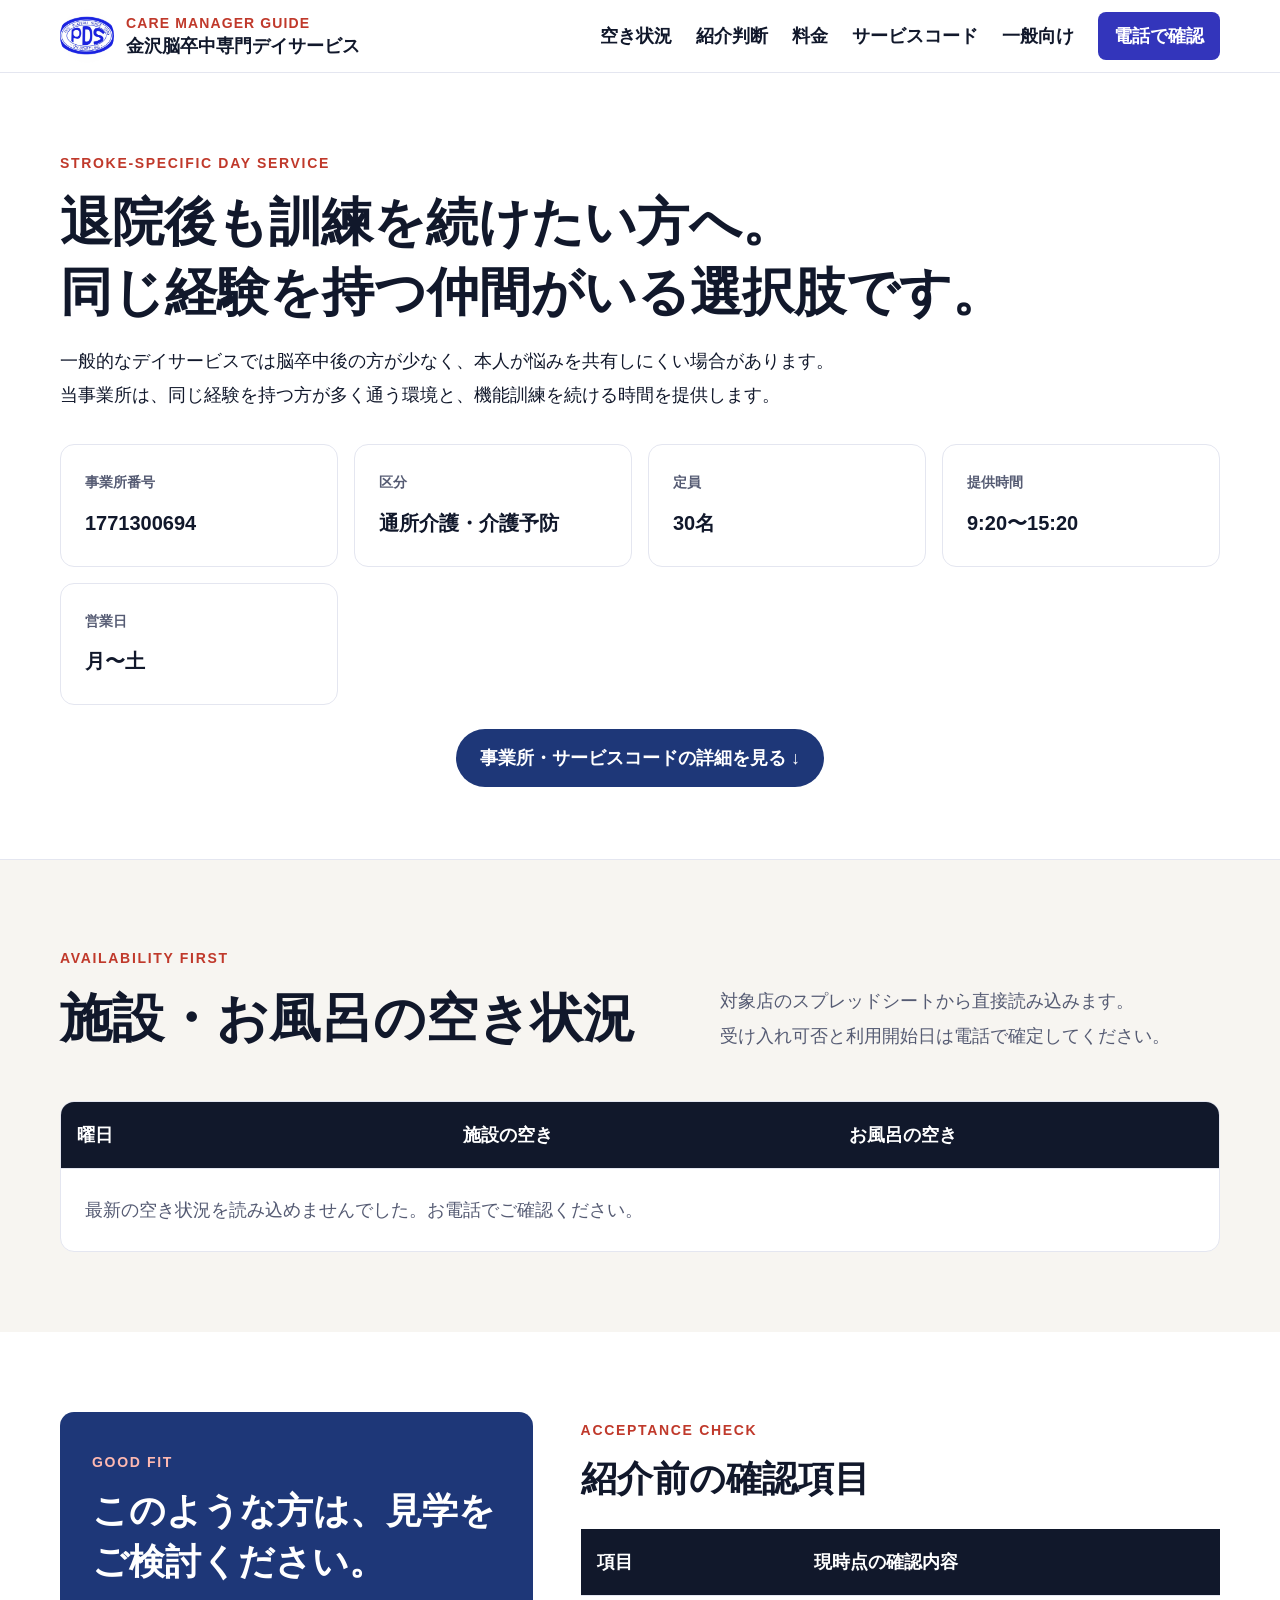
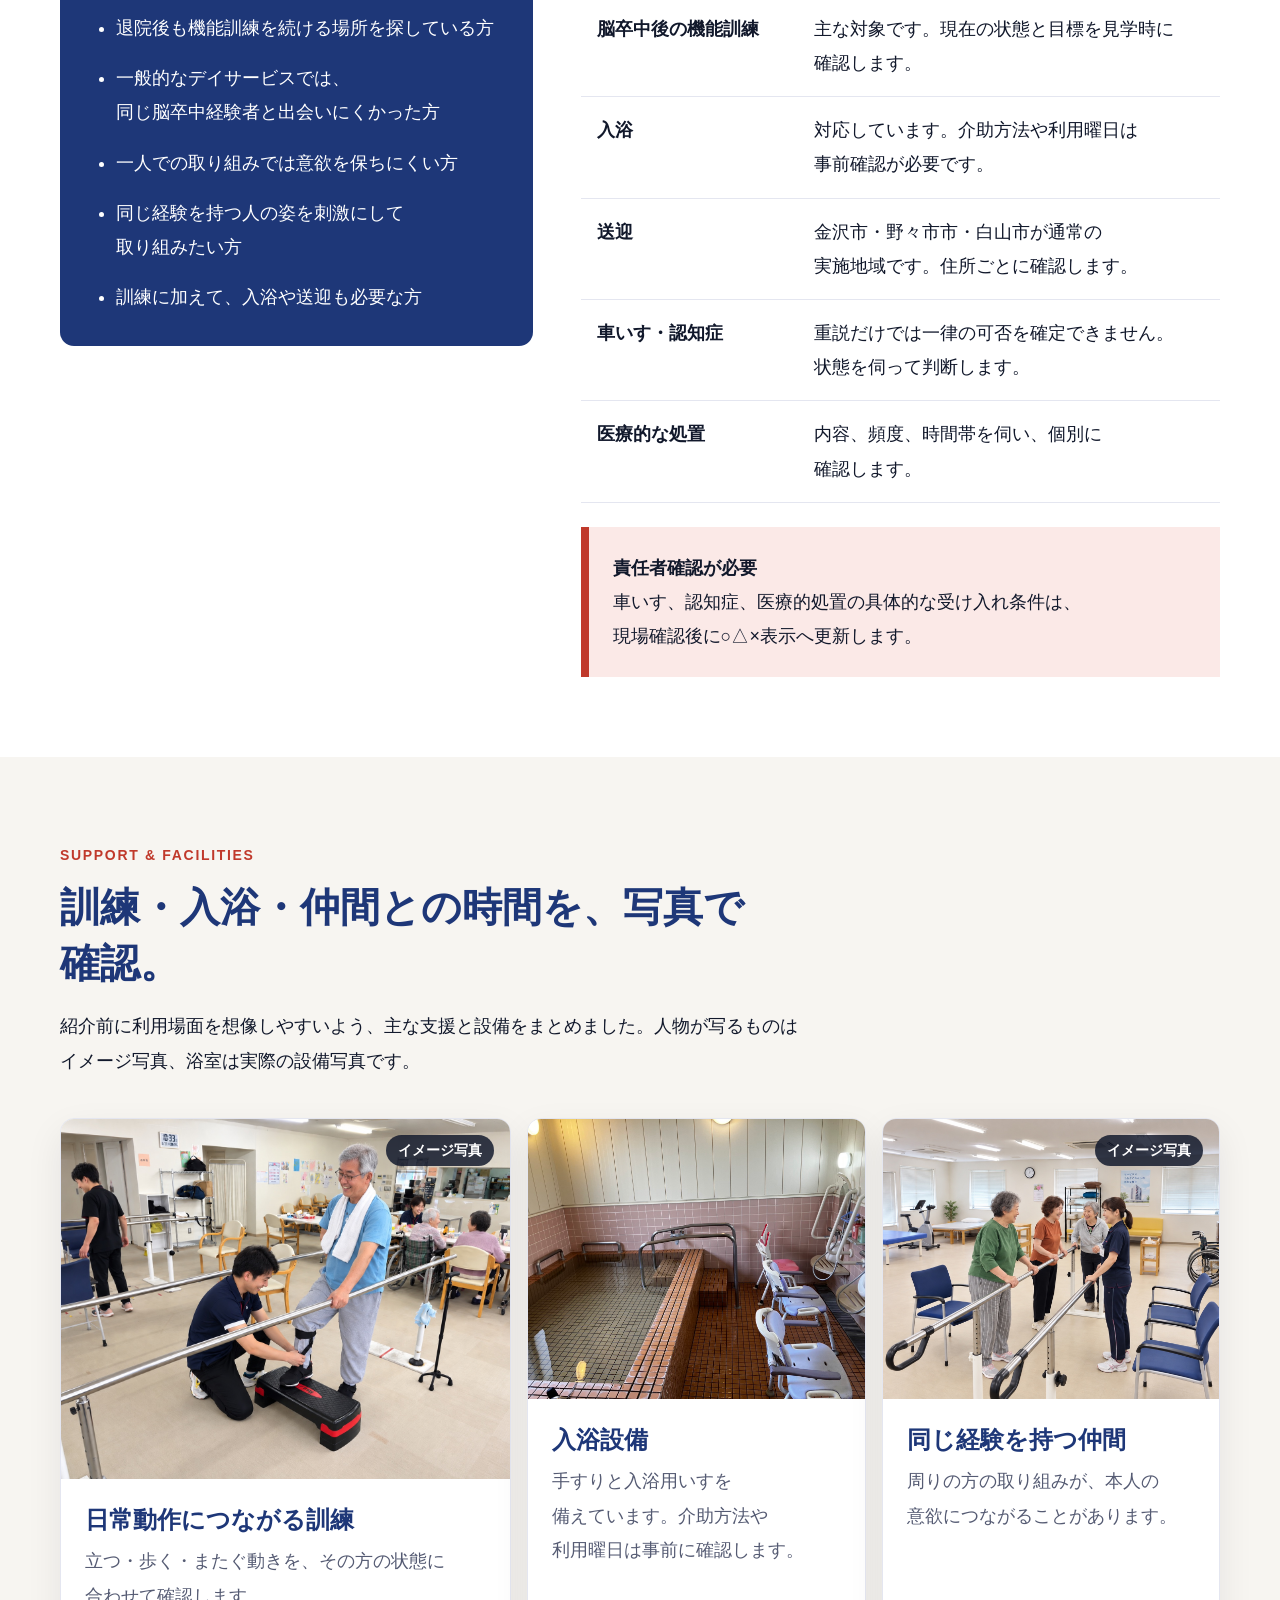
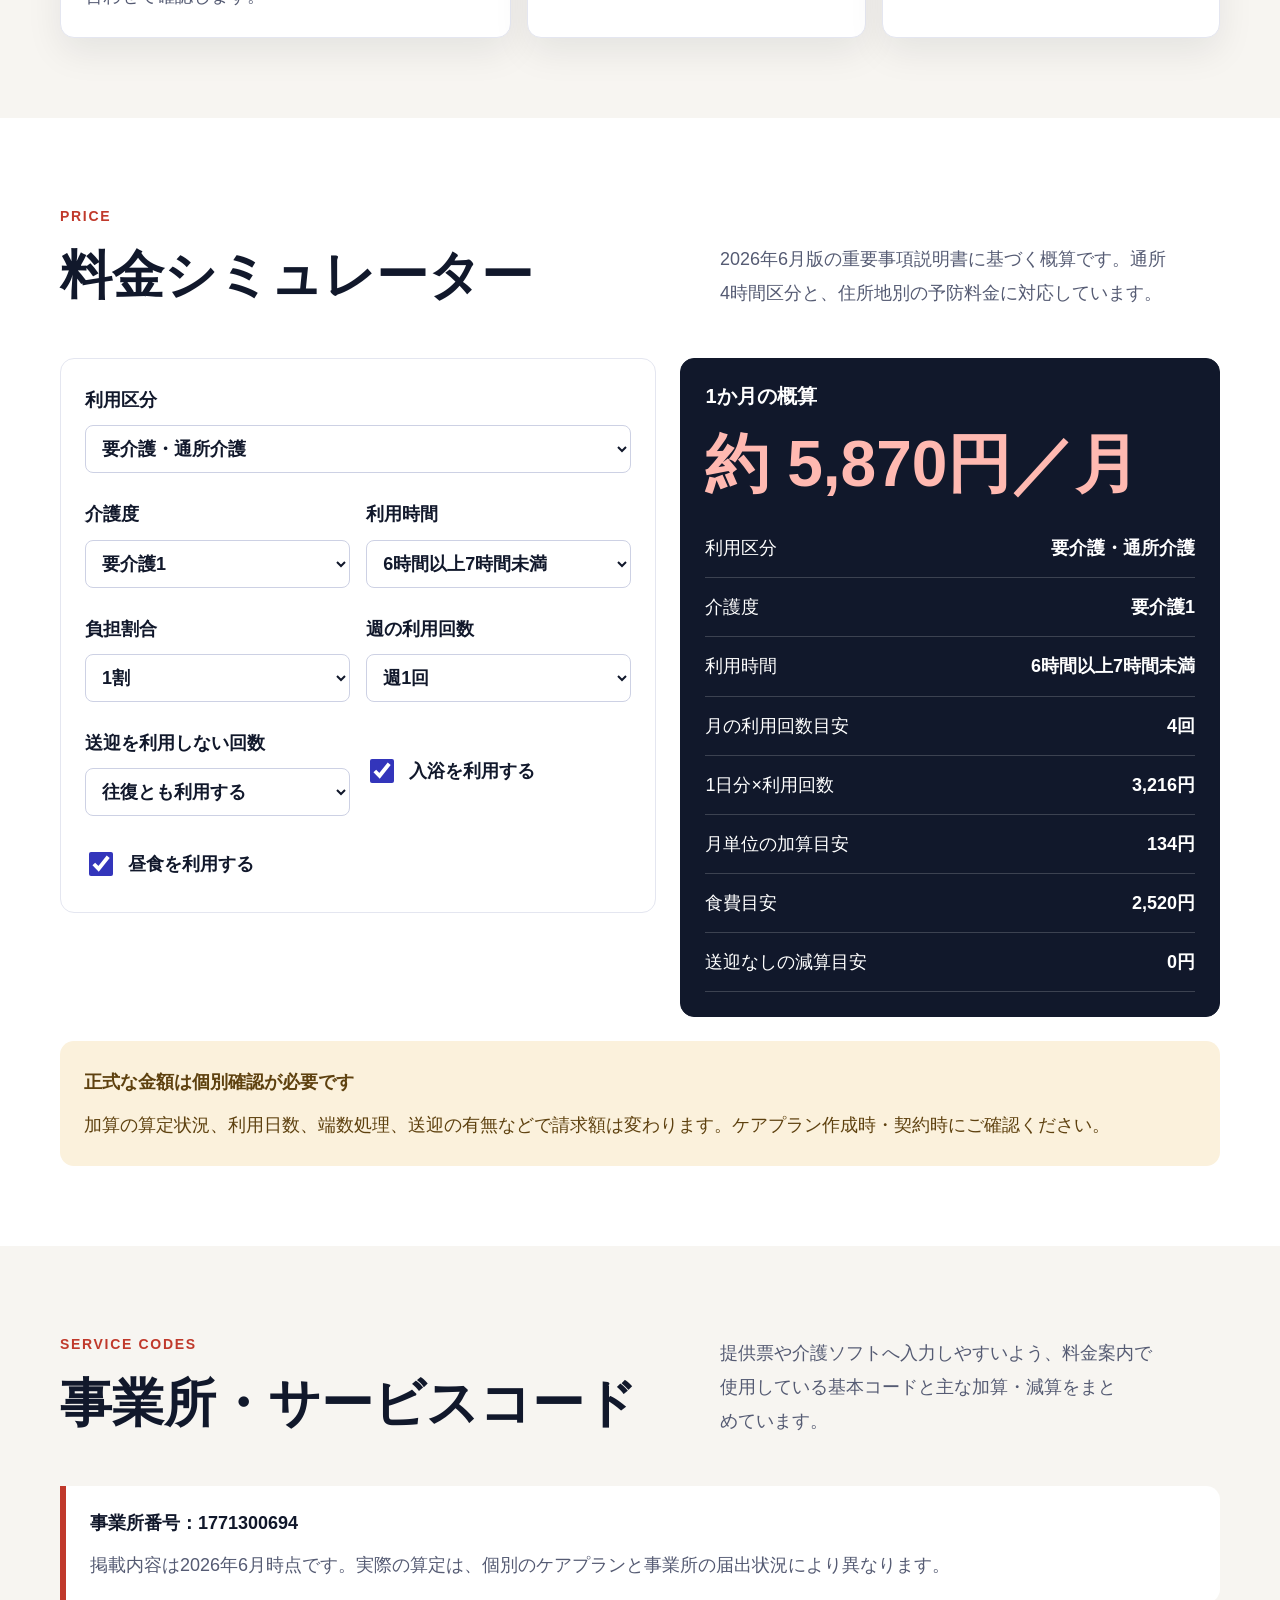
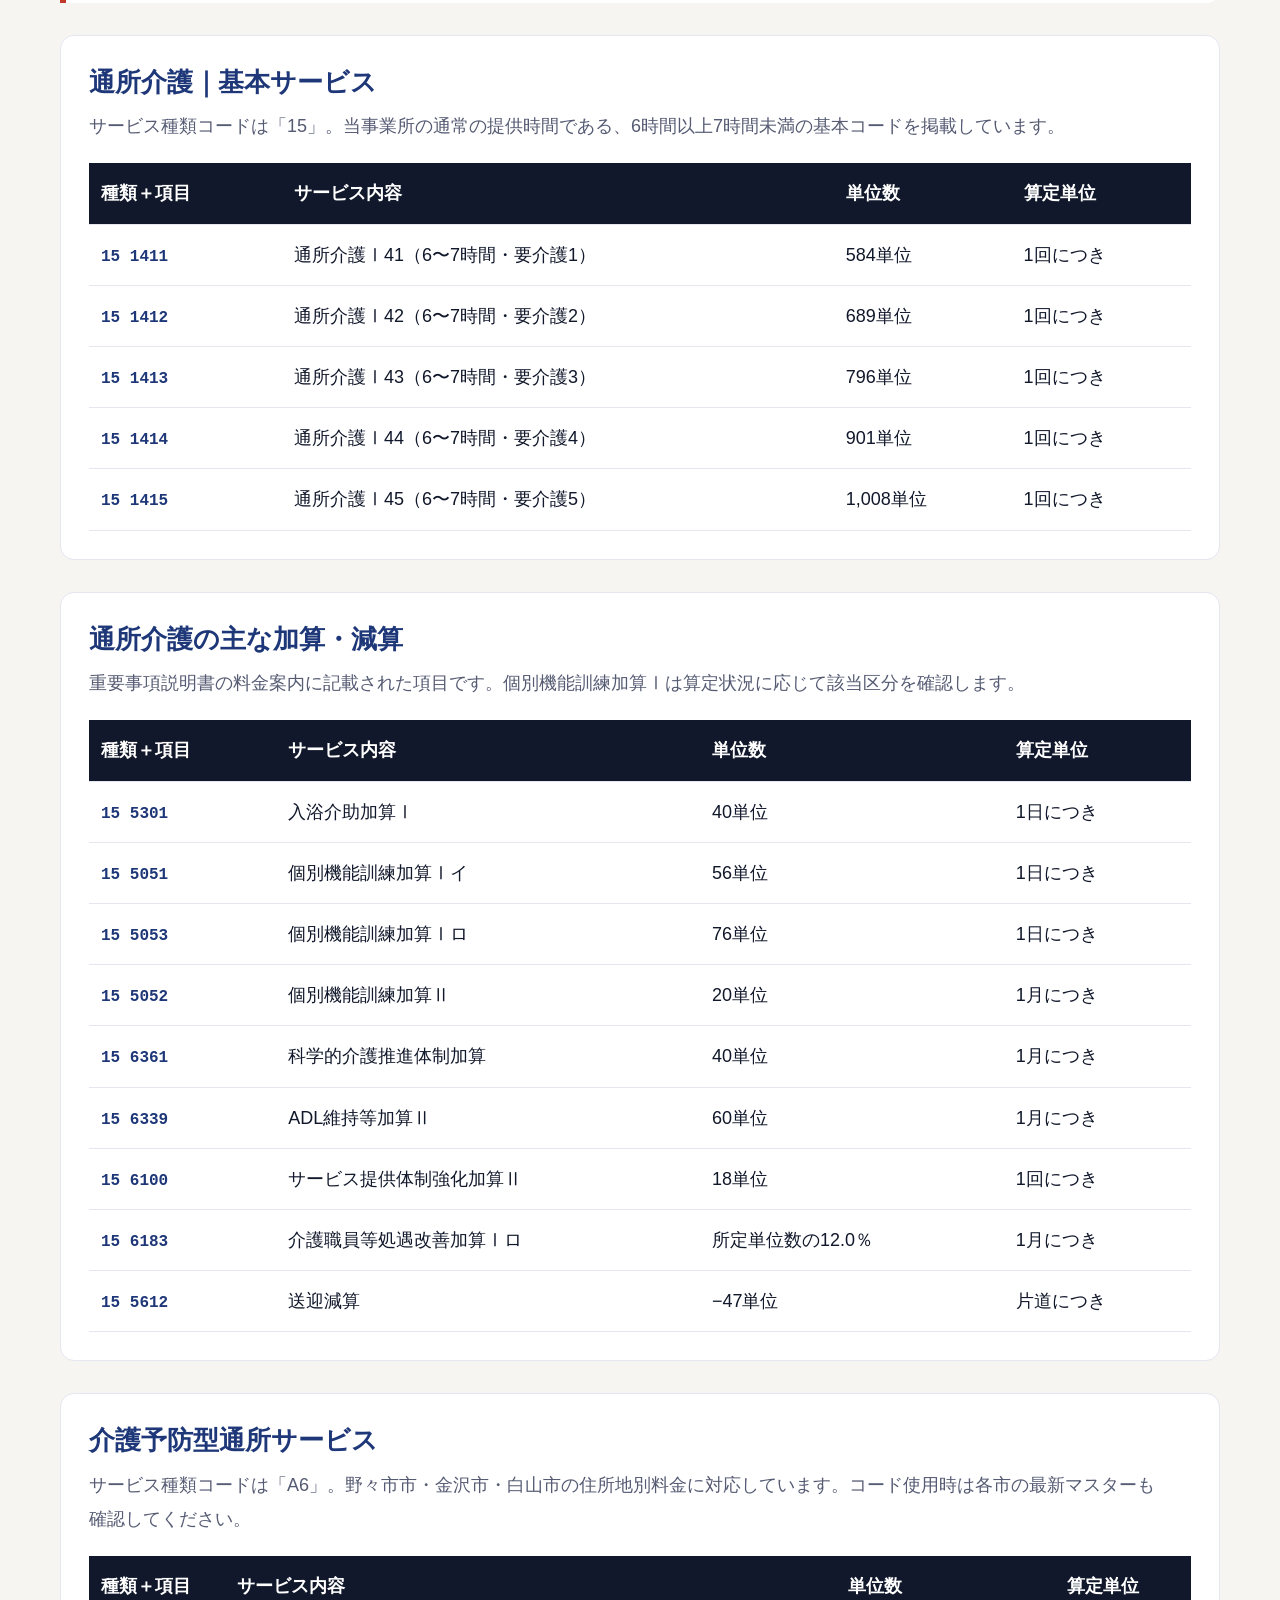
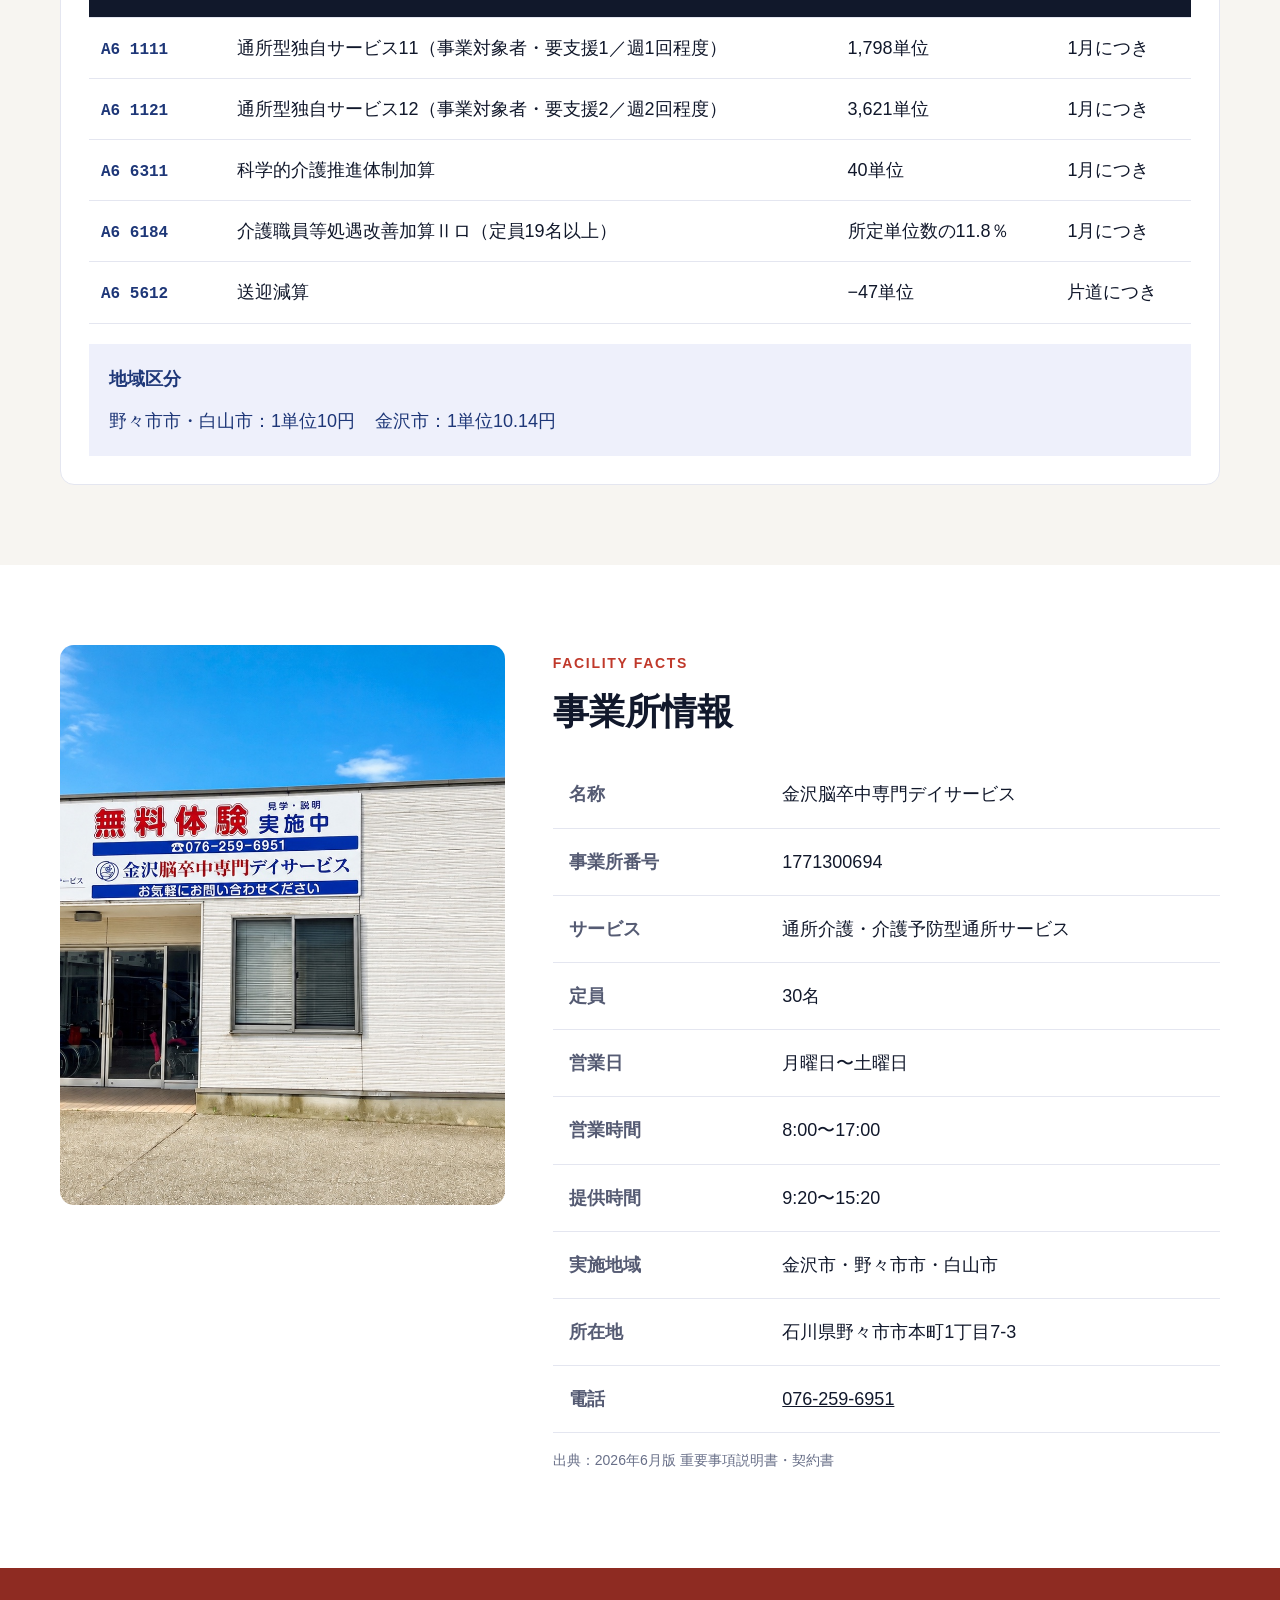
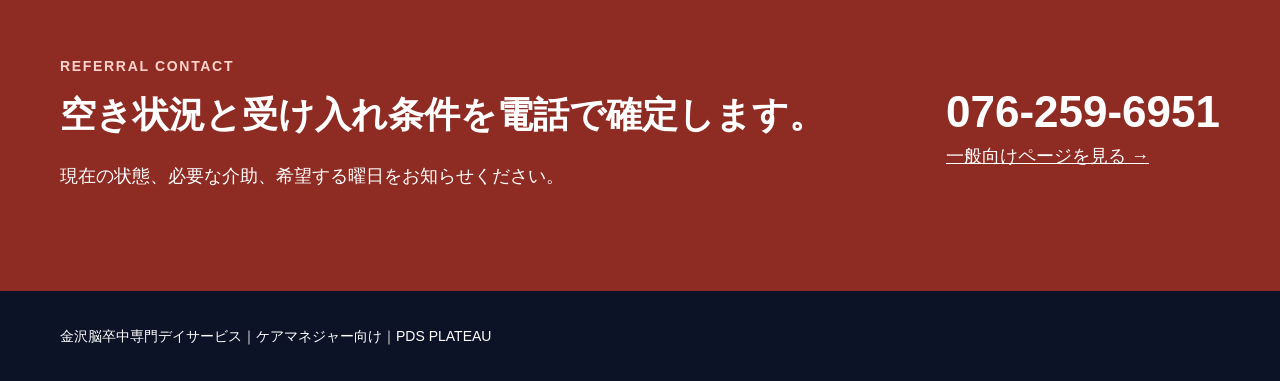
==== kanazawa-nosotchu-caremanager.html @ c237dad3 "[Pro] feat: 金沢脳卒中専門デイサービスLPを公開 動画・料金・空き状況を一般利用者とケアマネジャーが同じ恒久URL群で確認できるようにするため。  Co-Authored-By: Open" ====
<!doctype html>
<html lang="ja">
<head>
  <meta charset="utf-8">
  <meta name="viewport" content="width=device-width,initial-scale=1">
  <meta name="robots" content="index,follow">
  <meta name="description" content="金沢脳卒中専門デイサービスのケアマネジャー向け情報。空き状況、紹介判断、料金、事業所情報を掲載しています。">
  <title>ケアマネジャー向け｜金沢脳卒中専門デイサービス</title>
  <link rel="stylesheet" href="assets/kanazawa-nosotchu.css">
</head>
<body>
  <a class="skip" href="#main">本文へ移動</a>
  <nav class="site-nav" aria-label="ページ内メニュー"><div class="inner nav-row"><a class="brand" href="#top"><span class="brand-mark"><img src="assets/pds-logo.jpg" alt="PDSプラトー"></span><span><small>CARE MANAGER GUIDE</small>金沢脳卒中専門デイサービス</span></a><div class="nav-links"><a href="#availability">空き状況</a><a href="#referral">紹介判断</a><a href="#price">料金</a><a href="#service-codes">サービスコード</a><a href="kanazawa-nosotchu.html">一般向け</a><a class="nav-cta" href="tel:0762596951">電話で確認</a></div></div></nav>

  <main id="main">
    <header id="top" class="practical-hero"><div class="inner"><span class="eyebrow">STROKE-SPECIFIC DAY SERVICE</span><h1>退院後も訓練を続けたい方へ。<br>同じ経験を持つ仲間がいる選択肢です。</h1><p>一般的なデイサービスでは脳卒中後の方が少なく、本人が悩みを共有しにくい場合があります。当事業所は、同じ経験を持つ方が多く通う環境と、機能訓練を続ける時間を提供します。</p><div class="quick-facts"><div class="quick-fact"><span>事業所番号</span><strong>1771300694</strong></div><div class="quick-fact"><span>区分</span><strong>通所介護・介護予防</strong></div><div class="quick-fact"><span>定員</span><strong>30名</strong></div><div class="quick-fact"><span>提供時間</span><strong>9:20〜15:20</strong></div><div class="quick-fact"><span>営業日</span><strong>月〜土</strong></div></div><div class="detail-jump-wrap"><a class="detail-jump" href="#service-codes">事業所・サービスコードの詳細を見る ↓</a></div></div></header>

    <section id="availability" class="paper"><div class="inner"><div class="section-head"><div><span class="eyebrow">AVAILABILITY FIRST</span><h2>施設・お風呂の空き状況</h2></div><p>対象店のスプレッドシートから直接読み込みます。受け入れ可否と利用開始日は電話で確定してください。</p></div><div class="availability-wrap"><table class="availability-table"><thead><tr><th>曜日</th><th>施設の空き</th><th>お風呂の空き</th></tr></thead><tbody id="availabilityBody"></tbody></table><p id="availabilityMessage" class="availability-message">最新情報を読み込んでいます。</p></div></div></section>

    <section id="referral"><div class="inner referral-grid"><div class="fit-panel"><span class="eyebrow" style="color:#FFB9B1">GOOD FIT</span><h2>このような方は、見学をご検討ください。</h2><ul class="fit-list"><li>退院後も機能訓練を続ける場所を探している方</li><li>一般的なデイサービスでは、同じ脳卒中経験者と出会いにくかった方</li><li>一人での取り組みでは意欲を保ちにくい方</li><li>同じ経験を持つ人の姿を刺激にして取り組みたい方</li><li>訓練に加えて、入浴や送迎も必要な方</li></ul></div><div><span class="eyebrow">ACCEPTANCE CHECK</span><h2 style="font:900 36px/1.4 var(--pds-font-ui);margin:8px 0 24px">紹介前の確認項目</h2><table class="acceptance-table"><thead><tr><th>項目</th><th>現時点の確認内容</th></tr></thead><tbody><tr><th>脳卒中後の機能訓練</th><td>主な対象です。現在の状態と目標を見学時に確認します。</td></tr><tr><th>入浴</th><td>対応しています。介助方法や利用曜日は事前確認が必要です。</td></tr><tr><th>送迎</th><td>金沢市・野々市市・白山市が通常の実施地域です。住所ごとに確認します。</td></tr><tr><th>車いす・認知症</th><td>重説だけでは一律の可否を確定できません。状態を伺って判断します。</td></tr><tr><th>医療的な処置</th><td>内容、頻度、時間帯を伺い、個別に確認します。</td></tr></tbody></table><div class="decision-note"><strong>責任者確認が必要</strong><br>車いす、認知症、医療的処置の具体的な受け入れ条件は、現場確認後に○△×表示へ更新します。</div></div></div></section>

    <section class="paper"><div class="inner"><div class="care-evidence-head"><span class="eyebrow">SUPPORT &amp; FACILITIES</span><h2>訓練・入浴・仲間との時間を、写真で確認。</h2><p>紹介前に利用場面を想像しやすいよう、主な支援と設備をまとめました。人物が写るものはイメージ写真、浴室は実際の設備写真です。</p></div><div class="care-evidence-grid"><article class="care-evidence-card"><div class="care-evidence-photo"><img src="assets/kanazawa-nosotchu/rehab-step-image.jpg" alt="平行棒を使い、職員と段差練習に取り組むイメージ"><span class="photo-label">イメージ写真</span></div><div class="care-evidence-copy"><strong>日常動作につながる訓練</strong><p>立つ・歩く・またぐ動きを、その方の状態に合わせて確認します。</p></div></article><article class="care-evidence-card"><div class="care-evidence-photo"><img src="assets/kanazawa-nosotchu/bathroom.jpg" alt="手すりと入浴用いすを備えた実際の浴室"></div><div class="care-evidence-copy"><strong>入浴設備</strong><p>手すりと入浴用いすを備えています。介助方法や利用曜日は事前に確認します。</p></div></article><article class="care-evidence-card"><div class="care-evidence-photo"><img src="assets/kanazawa-nosotchu/community-image.jpg" alt="明るい訓練室で仲間と職員が平行棒を囲むイメージ"><span class="photo-label">イメージ写真</span></div><div class="care-evidence-copy"><strong>同じ経験を持つ仲間</strong><p>周りの方の取り組みが、本人の意欲につながることがあります。</p></div></article></div></div></section>

    <section id="price"><div class="inner"><div class="section-head"><div><span class="eyebrow">PRICE</span><h2>料金シミュレーター</h2></div><p>2026年6月版の重要事項説明書に基づく概算です。通所4時間区分と、住所地別の予防料金に対応しています。</p></div><div class="simulator"><div class="sim-panel"><div class="form-grid">
      <label class="field field-wide">利用区分<select id="serviceType"><option value="daycare">要介護・通所介護</option><option value="nonoichi1">予防・野々市市（週1回）</option><option value="nonoichi2">予防・野々市市（週2回）</option><option value="kanazawa1">予防・金沢市（週1回）</option><option value="kanazawa2">予防・金沢市（週2回）</option><option value="hakusan1">予防・白山市（週1回）</option><option value="hakusan2">予防・白山市（週2回）</option></select></label>
      <label id="careLevelField" class="field">介護度<select id="careLevel"><option value="0">要介護1</option><option value="1">要介護2</option><option value="2">要介護3</option><option value="3">要介護4</option><option value="4">要介護5</option></select></label>
      <label id="timeSlotField" class="field">利用時間<select id="timeSlot"><option value="standard6">6時間以上7時間未満</option><option value="short5">5時間以上6時間未満</option><option value="short4">4時間以上5時間未満</option><option value="short3">3時間以上4時間未満</option></select></label>
      <label class="field">負担割合<select id="burden"><option value="1">1割</option><option value="2">2割</option><option value="3">3割</option></select></label>
      <label id="weeklyField" class="field">週の利用回数<select id="weekly"><option value="1">週1回</option><option value="2">週2回</option><option value="3">週3回</option><option value="4">週4回</option><option value="5">週5回</option><option value="6">週6回</option></select></label>
      <label class="field">送迎を利用しない回数<select id="transport"><option value="0">往復とも利用する</option><option value="1">片道のみ利用しない</option><option value="2">往復とも利用しない</option></select></label>
      <label id="bathField" class="check-field"><input id="bath" type="checkbox" checked>入浴を利用する</label><label class="check-field"><input id="lunch" type="checkbox" checked>昼食を利用する</label>
    </div></div><aside class="result-panel" aria-live="polite"><h3>1か月の概算</h3><div id="totalPrice" class="total">計算中</div><ul id="breakdown" class="breakdown"></ul></aside></div><div class="notice"><strong>正式な金額は個別確認が必要です</strong>加算の算定状況、利用日数、端数処理、送迎の有無などで請求額は変わります。ケアプラン作成時・契約時にご確認ください。</div></div></section>

    <section id="service-codes" class="paper"><div class="inner"><div class="section-head"><div><span class="eyebrow">SERVICE CODES</span><h2>事業所・サービスコード</h2></div><p>提供票や介護ソフトへ入力しやすいよう、料金案内で使用している基本コードと主な加算・減算をまとめています。</p></div><div class="code-note"><p><strong>事業所番号：1771300694</strong></p><p>掲載内容は2026年6月時点です。実際の算定は、個別のケアプランと事業所の届出状況により異なります。</p></div>

      <div class="code-group"><h3>通所介護｜基本サービス</h3><p>サービス種類コードは「15」。当事業所の通常の提供時間である、6時間以上7時間未満の基本コードを掲載しています。</p><div class="code-table-wrap"><table class="code-table"><thead><tr><th>種類＋項目</th><th>サービス内容</th><th>単位数</th><th>算定単位</th></tr></thead><tbody>
        <tr><th><code>15 1411</code></th><td>通所介護Ⅰ41（6〜7時間・要介護1）</td><td>584単位</td><td>1回につき</td></tr><tr><th><code>15 1412</code></th><td>通所介護Ⅰ42（6〜7時間・要介護2）</td><td>689単位</td><td>1回につき</td></tr><tr><th><code>15 1413</code></th><td>通所介護Ⅰ43（6〜7時間・要介護3）</td><td>796単位</td><td>1回につき</td></tr><tr><th><code>15 1414</code></th><td>通所介護Ⅰ44（6〜7時間・要介護4）</td><td>901単位</td><td>1回につき</td></tr><tr><th><code>15 1415</code></th><td>通所介護Ⅰ45（6〜7時間・要介護5）</td><td>1,008単位</td><td>1回につき</td></tr>
      </tbody></table></div></div>

      <div class="code-group"><h3>通所介護の主な加算・減算</h3><p>重要事項説明書の料金案内に記載された項目です。個別機能訓練加算Ⅰは算定状況に応じて該当区分を確認します。</p><div class="code-table-wrap"><table class="code-table"><thead><tr><th>種類＋項目</th><th>サービス内容</th><th>単位数</th><th>算定単位</th></tr></thead><tbody>
        <tr><th><code>15 5301</code></th><td>入浴介助加算Ⅰ</td><td>40単位</td><td>1日につき</td></tr><tr><th><code>15 5051</code></th><td>個別機能訓練加算Ⅰイ</td><td>56単位</td><td>1日につき</td></tr><tr><th><code>15 5053</code></th><td>個別機能訓練加算Ⅰロ</td><td>76単位</td><td>1日につき</td></tr><tr><th><code>15 5052</code></th><td>個別機能訓練加算Ⅱ</td><td>20単位</td><td>1月につき</td></tr><tr><th><code>15 6361</code></th><td>科学的介護推進体制加算</td><td>40単位</td><td>1月につき</td></tr><tr><th><code>15 6339</code></th><td>ADL維持等加算Ⅱ</td><td>60単位</td><td>1月につき</td></tr><tr><th><code>15 6100</code></th><td>サービス提供体制強化加算Ⅱ</td><td>18単位</td><td>1回につき</td></tr><tr><th><code>15 6183</code></th><td>介護職員等処遇改善加算Ⅰロ</td><td>所定単位数の12.0％</td><td>1月につき</td></tr><tr><th><code>15 5612</code></th><td>送迎減算</td><td>−47単位</td><td>片道につき</td></tr>
      </tbody></table></div></div>

      <div class="code-group"><h3>介護予防型通所サービス</h3><p>サービス種類コードは「A6」。野々市市・金沢市・白山市の住所地別料金に対応しています。コード使用時は各市の最新マスターも確認してください。</p><div class="code-table-wrap"><table class="code-table"><thead><tr><th>種類＋項目</th><th>サービス内容</th><th>単位数</th><th>算定単位</th></tr></thead><tbody>
        <tr><th><code>A6 1111</code></th><td>通所型独自サービス11（事業対象者・要支援1／週1回程度）</td><td>1,798単位</td><td>1月につき</td></tr><tr><th><code>A6 1121</code></th><td>通所型独自サービス12（事業対象者・要支援2／週2回程度）</td><td>3,621単位</td><td>1月につき</td></tr><tr><th><code>A6 6311</code></th><td>科学的介護推進体制加算</td><td>40単位</td><td>1月につき</td></tr><tr><th><code>A6 6184</code></th><td>介護職員等処遇改善加算Ⅱロ（定員19名以上）</td><td>所定単位数の11.8％</td><td>1月につき</td></tr><tr><th><code>A6 5612</code></th><td>送迎減算</td><td>−47単位</td><td>片道につき</td></tr>
      </tbody></table></div><div class="municipality-note"><strong>地域区分</strong><span>野々市市・白山市：1単位10円</span><span>金沢市：1単位10.14円</span></div></div>
    </div></section>

    <section><div class="inner facts-grid"><div class="facts-photo"><img src="assets/kanazawa-nosotchu/exterior.jpg" alt="金沢脳卒中専門デイサービスの外観"></div><div><span class="eyebrow">FACILITY FACTS</span><h2 style="font:900 36px/1.4 var(--pds-font-ui);margin:8px 0 24px">事業所情報</h2><table class="fact-table"><tbody><tr><th>名称</th><td>金沢脳卒中専門デイサービス</td></tr><tr><th>事業所番号</th><td>1771300694</td></tr><tr><th>サービス</th><td>通所介護・介護予防型通所サービス</td></tr><tr><th>定員</th><td>30名</td></tr><tr><th>営業日</th><td>月曜日〜土曜日</td></tr><tr><th>営業時間</th><td>8:00〜17:00</td></tr><tr><th>提供時間</th><td>9:20〜15:20</td></tr><tr><th>実施地域</th><td>金沢市・野々市市・白山市</td></tr><tr><th>所在地</th><td>石川県野々市市本町1丁目7-3</td></tr><tr><th>電話</th><td><a href="tel:0762596951">076-259-6951</a></td></tr></tbody></table><p class="source-note">出典：2026年6月版 重要事項説明書・契約書</p></div></div></section>
    <section class="contact-band"><div class="inner contact-row"><div><span class="eyebrow">REFERRAL CONTACT</span><h2>空き状況と受け入れ条件を電話で確定します。</h2><p>現在の状態、必要な介助、希望する曜日をお知らせください。</p></div><div><a class="phone" href="tel:0762596951">076-259-6951</a><br><a href="kanazawa-nosotchu.html">一般向けページを見る →</a></div></div></section>
  </main>
  <footer><div class="inner">金沢脳卒中専門デイサービス｜ケアマネジャー向け｜PDS PLATEAU</div></footer>
  <script src="assets/facility-tools.js"></script><script src="assets/kanazawa-nosotchu-config.js"></script><script>PDSFacilityTools.init(PDSKanazawaNosotchuConfig);</script>
</body>
</html>
---- assets/kanazawa-nosotchu.css ----
@import url("tokens.css");

:root{
  --stroke-red:#C0392B;
  --stroke-red-dark:#8E2B22;
  --stroke-red-soft:#FBE9E7;
  --stroke-blue:#1E3778;
  --stroke-ink:#11182B;
  --stroke-paper:#F7F5F1;
}

*{box-sizing:border-box;}
html{scroll-behavior:smooth;}
body{margin:0;color:var(--stroke-ink);background:#fff;font:400 18px/1.9 var(--pds-font-body);word-break:auto-phrase;overflow-x:hidden;}
img{display:block;width:100%;height:100%;object-fit:cover;}
a{color:inherit;}
button,select,input{font:inherit;}
.skip{position:absolute;left:-9999px;top:8px;z-index:100;background:#fff;padding:12px 16px;}
.skip:focus{left:8px;}
.draft-banner{background:var(--pds-warning-bg);color:#5E410F;padding:8px 16px;text-align:center;font-size:14px;font-weight:700;}
.inner{width:min(1160px,calc(100% - 48px));margin-inline:auto;}
.hero-grid>*,.section-head>*,.problem-grid>*,.community-grid>*,.support-grid>*,.facts-grid>*,.contact-row>*,.simulator>*,.referral-grid>*,.nav-row>*{min-width:0;}
.eyebrow{display:inline-block;color:var(--stroke-red);font:900 14px/1.4 var(--pds-font-ui);letter-spacing:.12em;}
.site-nav{position:sticky;top:0;z-index:30;background:rgba(255,255,255,.96);border-bottom:1px solid var(--pds-border);backdrop-filter:blur(12px);}
.nav-row{min-height:72px;display:flex;align-items:center;justify-content:space-between;gap:24px;}
.brand{display:flex;align-items:center;gap:12px;text-decoration:none;font:900 18px/1.45 var(--pds-font-ui);}
.brand small{display:block;color:var(--stroke-red);font-size:14px;letter-spacing:.08em;}
.brand-mark{width:54px;height:54px;flex:0 0 54px;overflow:hidden;border-radius:50%;background:#fff;}
.brand-mark img{object-fit:contain;transform:scale(1.2);}
.nav-links{display:flex;align-items:center;gap:24px;font-weight:700;}
.nav-links a{text-decoration:none;}
.nav-cta{min-height:48px;padding:0 16px;display:inline-flex;align-items:center;border-radius:8px;background:var(--pds-primary);color:#fff;}

.hero{position:relative;overflow:hidden;background:var(--stroke-ink);color:#fff;}
.hero::before{content:"";position:absolute;left:0;right:0;bottom:48px;height:8px;background:linear-gradient(90deg,var(--stroke-red) 0 43%,transparent 43%);z-index:2;}
.hero-grid{min-height:720px;display:grid;grid-template-columns:.92fr 1.08fr;align-items:stretch;}
.hero-copy{padding:88px 56px 104px 0;display:flex;flex-direction:column;justify-content:center;position:relative;z-index:2;}
.hero-copy::after{content:"";position:absolute;width:240px;height:240px;border:1px solid rgba(255,255,255,.12);border-radius:50%;right:-80px;top:72px;}
.hero .eyebrow{color:#FFB9B1;}
.hero h1{margin:16px 0 24px;font:900 clamp(40px,5.7vw,72px)/1.25 var(--pds-font-ui);letter-spacing:.01em;}
.hero h1 span{color:#FFB9B1;}
.hero-lead{max-width:600px;margin:0 0 32px;font-size:20px;}
.hero-media{position:relative;min-width:0;}
.hero-media::after{content:"";position:absolute;inset:0;background:linear-gradient(90deg,var(--stroke-ink),transparent 28%),linear-gradient(0deg,rgba(17,24,43,.35),transparent 45%);}
.hero-media img{object-position:center;}
.photo-label{position:absolute;right:16px;top:16px;z-index:3;padding:6px 12px;border-radius:999px;background:rgba(17,24,43,.84);color:#fff;font:700 14px/1.4 var(--pds-font-ui);}
.hero-stamp{position:absolute;right:24px;bottom:80px;z-index:2;width:160px;min-height:160px;padding:24px;border-radius:50%;display:flex;align-items:center;justify-content:center;text-align:center;background:var(--stroke-red);color:#fff;font:900 20px/1.5 var(--pds-font-ui);transform:rotate(-6deg);}
.hero-actions{display:flex;flex-wrap:wrap;gap:12px;}
.btn{min-width:88px;min-height:48px;padding:0 16px;border:2px solid transparent;border-radius:8px;display:inline-flex;align-items:center;justify-content:center;text-decoration:none;font-weight:700;}
.btn-primary{background:var(--pds-primary);color:#fff;}
.btn-secondary{background:#fff;color:var(--pds-primary);border-color:var(--pds-primary);}
.hero .btn-secondary{border-color:#fff;}

.fact-ribbon{background:var(--stroke-paper);border-bottom:1px solid var(--pds-border);}
.facts-quick{display:grid;grid-template-columns:1.25fr .8fr .95fr 1.3fr;}
.quick{padding:24px;border-left:1px solid var(--pds-border);min-height:120px;}
.quick:first-child{border-left:0;padding-left:0;}
.quick span{display:block;color:var(--pds-text-sub);font-size:14px;font-weight:700;}
.quick strong{display:block;margin-top:8px;font:900 20px/1.45 var(--pds-font-ui);}

.video-section{padding-block:72px;background:linear-gradient(135deg,#10172c 0%,#182249 58%,#24306e 100%);color:#fff;}
.video-grid{display:grid;grid-template-columns:.72fr 1.28fr;gap:48px;align-items:center;}
.video-copy .eyebrow{color:#ffb9b1;}
.video-copy h2{margin:8px 0 24px;font:900 40px/1.4 var(--pds-font-ui);}
.video-copy p{margin:0 0 16px;color:#edf0fa;}
.video-note{padding-top:16px;border-top:1px solid rgba(255,255,255,.24);font-size:14px!important;}
.video-frame{overflow:hidden;border:1px solid rgba(255,255,255,.28);border-radius:14px;background:#000;box-shadow:0 24px 64px rgba(0,0,0,.32);}
.video-frame video{display:block;width:100%;height:auto;aspect-ratio:16/9;background:#000;}

section{padding-block:80px;}
.section-head{display:grid;grid-template-columns:minmax(0,1fr) minmax(280px,500px);gap:48px;align-items:end;margin-bottom:48px;}
.section-head h2,.practical-hero h1{margin:8px 0 0;font:900 clamp(32px,4.3vw,52px)/1.35 var(--pds-font-ui);}
.section-head p{margin:0;color:var(--pds-text-sub);}
.paper{background:var(--stroke-paper);}
.soft-red{background:linear-gradient(135deg,var(--stroke-red-soft),#fff 65%);}
.problem-grid{display:grid;grid-template-columns:.8fr 1.2fr;gap:64px;align-items:start;}
.problem-number{font:900 clamp(88px,13vw,180px)/.8 var(--pds-font-ui);color:var(--stroke-red-soft);}
.problem-copy h2{margin:0 0 24px;font:900 40px/1.4 var(--pds-font-ui);color:var(--stroke-blue);}
.problem-copy p{margin:0 0 16px;}
.pull-quote{margin:32px 0 0;padding:24px 0 24px 32px;border-left:8px solid var(--stroke-red);font:700 26px/1.6 var(--pds-font-ui);}

.community-grid{display:grid;grid-template-columns:1.15fr .85fr;gap:0;align-items:center;}
.community-photo{position:relative;height:660px;overflow:hidden;border-radius:14px 0 0 14px;}
.community-copy{position:relative;margin-left:-64px;padding:48px;background:#fff;border-radius:14px;border-top:8px solid var(--stroke-red);box-shadow:0 24px 64px rgba(17,24,43,.18);}
.community-copy h2{margin:8px 0 24px;font:900 40px/1.4 var(--pds-font-ui);color:var(--stroke-blue);}
.community-copy p{margin:0 0 16px;}
.photo-note,.source-note{font-size:14px;color:var(--pds-text-muted);}

.movement-line{position:relative;display:grid;grid-template-columns:repeat(4,1fr);gap:0;margin-top:48px;}
.movement-line::before{content:"";position:absolute;left:10%;right:10%;top:31px;height:8px;background:var(--stroke-red-soft);}
.movement{position:relative;padding:0 24px 24px;}
.movement b{position:relative;z-index:1;width:64px;height:64px;border-radius:50%;display:flex;align-items:center;justify-content:center;background:var(--stroke-red);color:#fff;font:900 26px var(--pds-font-ui);}
.movement h3{margin:24px 0 8px;font:900 26px/1.4 var(--pds-font-ui);color:var(--stroke-blue);}
.movement p{margin:0;}

.hands-on-section{padding-block:0 80px;background:linear-gradient(180deg,#fff 0 28%,var(--stroke-paper) 28%);}
.hands-on-grid{display:grid;grid-template-columns:.82fr 1.18fr;align-items:center;gap:0;}
.hands-on-photo{position:relative;height:620px;overflow:hidden;border-radius:14px;box-shadow:0 24px 64px rgba(17,24,43,.16);}
.hands-on-photo img{object-position:center 82%;}
.hands-on-copy{position:relative;margin-left:-48px;padding:48px 56px;background:#fff;border-left:8px solid var(--stroke-red);box-shadow:0 18px 48px rgba(17,24,43,.12);}
.hands-on-copy h2{margin:8px 0 24px;color:var(--stroke-blue);font:900 40px/1.4 var(--pds-font-ui);}
.hands-on-copy p{margin:0 0 16px;}

.care-evidence-head{max-width:760px;margin-bottom:40px;}
.care-evidence-head h2{margin:8px 0 16px;color:var(--stroke-blue);font:900 40px/1.4 var(--pds-font-ui);}
.care-evidence-grid{display:grid;grid-template-columns:1.2fr .9fr .9fr;gap:16px;}
.care-evidence-card{overflow:hidden;background:#fff;border:1px solid var(--pds-border);border-radius:14px;box-shadow:0 14px 36px rgba(17,24,43,.08);}
.care-evidence-photo{position:relative;height:280px;overflow:hidden;}
.care-evidence-card:first-child .care-evidence-photo{height:360px;}
.care-evidence-copy{padding:24px;}
.care-evidence-copy strong{display:block;margin-bottom:8px;color:var(--stroke-blue);font:900 24px/1.4 var(--pds-font-ui);}
.care-evidence-copy p{margin:0;color:var(--pds-text-sub);}

.support-grid{display:grid;grid-template-columns:1.05fr .95fr;gap:24px;}
.support-photo{min-height:560px;border-radius:14px;overflow:hidden;}
.support-copy{padding:40px;background:var(--stroke-blue);color:#fff;border-radius:14px;display:flex;flex-direction:column;justify-content:center;}
.support-copy .eyebrow{color:#FFB9B1;}
.support-copy h2{margin:8px 0 24px;font:900 40px/1.4 var(--pds-font-ui);}
.support-copy dl{margin:16px 0 0;display:grid;gap:24px;}
.support-copy dt{font-weight:900;}
.support-copy dd{margin:4px 0 0;color:#EDF0FA;}

.day-flow{display:grid;grid-template-columns:repeat(5,1fr);border-top:1px solid var(--pds-border);border-bottom:1px solid var(--pds-border);}
.day-step{min-height:180px;padding:24px 16px;border-left:1px solid var(--pds-border);}
.day-step:first-child{border-left:0;}
.day-step time{display:block;color:var(--stroke-red);font-weight:900;font-variant-numeric:tabular-nums;}
.day-step strong{display:block;margin:8px 0;font-size:20px;}

.availability-wrap{overflow-x:auto;border:1px solid var(--pds-border);border-radius:14px;background:#fff;}
.availability-table,.fact-table,.acceptance-table{width:100%;border-collapse:collapse;table-layout:fixed;}
.availability-table{min-width:600px;}
.availability-table th,.availability-table td,.fact-table th,.fact-table td,.acceptance-table th,.acceptance-table td{padding:16px;border-bottom:1px solid var(--pds-border);text-align:left;vertical-align:top;}
.availability-table thead th,.acceptance-table thead th{background:var(--stroke-ink);color:#fff;}
.availability-table td{height:64px;}
.availability-message{margin:0;padding:24px;color:var(--pds-text-sub);}
.status{display:inline-flex;align-items:center;min-height:36px;padding:4px 12px;border-radius:999px;font-weight:700;}
.status-many{color:var(--pds-success);background:var(--pds-success-bg);}
.status-few{color:var(--pds-warning);background:var(--pds-warning-bg);}
.status-none{color:var(--pds-danger);background:var(--pds-danger-bg);}
.status-info{color:var(--pds-info);background:var(--pds-info-bg);}

.simulator{display:grid;grid-template-columns:1.05fr .95fr;gap:24px;align-items:start;}
.sim-panel,.result-panel{padding:24px;border:1px solid var(--pds-border);border-radius:14px;background:#fff;}
.form-grid{display:grid;grid-template-columns:1fr 1fr;gap:24px 16px;}
.field{display:grid;gap:8px;font-weight:700;}
.field select{width:100%;min-height:48px;padding:0 12px;border:1px solid var(--pds-border-input);border-radius:8px;background:#fff;color:var(--stroke-ink);}
.field-wide{grid-column:1/-1;}
.check-field{min-height:48px;display:flex;align-items:center;gap:12px;font-weight:700;}
.check-field input{width:24px;height:24px;accent-color:var(--pds-primary);}
.hidden{display:none!important;}
.result-panel{position:sticky;top:96px;background:var(--stroke-ink);color:#fff;border-color:var(--stroke-ink);}
.result-panel h3{margin:0;font:700 20px var(--pds-font-ui);}
.total{margin:16px 0;color:#FFB9B1;font:900 clamp(40px,6vw,64px)/1.2 var(--pds-font-ui);font-variant-numeric:tabular-nums;}
.breakdown{list-style:none;margin:0;padding:0;}
.breakdown li{display:flex;justify-content:space-between;gap:24px;padding:12px 0;border-bottom:1px solid rgba(255,255,255,.18);}
.breakdown b{text-align:right;font-variant-numeric:tabular-nums;}
.notice{margin-top:24px;padding:24px;border-radius:14px;background:var(--pds-warning-bg);color:#5E410F;}
.notice strong{display:block;margin-bottom:8px;}

.facts-grid{display:grid;grid-template-columns:.8fr 1.2fr;gap:48px;align-items:start;}
.facts-photo{height:560px;border-radius:14px;overflow:hidden;}
.fact-table th{width:32%;color:var(--pds-text-sub);}
.fact-table td{overflow-wrap:anywhere;}
.contact-band{background:var(--stroke-red-dark);color:#fff;}
.contact-row{display:grid;grid-template-columns:1fr auto;gap:48px;align-items:center;}
.contact-row h2{margin:8px 0;font:900 36px/1.4 var(--pds-font-ui);}
.contact-band .eyebrow{color:#FFD4CF;}
.phone{font:900 clamp(28px,4vw,44px)/1.2 var(--pds-font-ui);font-variant-numeric:tabular-nums;text-decoration:none;}

.practical-hero{padding-block:72px;background:linear-gradient(120deg,var(--stroke-red-soft),#fff 58%,var(--pds-primary-tint));border-bottom:1px solid var(--pds-border);}
.practical-hero p{max-width:780px;margin:16px 0 0;}
.quick-facts{display:grid;grid-template-columns:repeat(4,1fr);gap:16px;margin-top:32px;}
.quick-fact{padding:24px;background:#fff;border:1px solid var(--pds-border);border-radius:14px;}
.quick-fact span{display:block;color:var(--pds-text-sub);font-size:14px;font-weight:700;}
.quick-fact strong{display:block;margin-top:8px;font-size:20px;}
.detail-jump-wrap{margin-top:24px;text-align:center;}
.detail-jump{display:inline-flex;align-items:center;justify-content:center;min-height:52px;padding:12px 24px;border-radius:999px;background:var(--stroke-blue);color:#fff;font-weight:900;text-decoration:none;}
.detail-jump:hover{filter:brightness(1.08);}
#service-codes{scroll-margin-top:88px;}
.code-note{padding:20px 24px;border-left:6px solid var(--stroke-red);background:#fff;border-radius:0 14px 14px 0;}
.code-note p{margin:0;}
.code-note p+p{margin-top:8px;color:var(--pds-text-sub);}
.code-group{margin-top:32px;padding:28px;border:1px solid var(--pds-border);border-radius:14px;background:#fff;}
.code-group h3{margin:0 0 8px;color:var(--stroke-blue);font:900 26px/1.45 var(--pds-font-ui);}
.code-group>p{margin:0 0 20px;color:var(--pds-text-sub);}
.code-table-wrap{overflow-x:auto;-webkit-overflow-scrolling:touch;}
.code-table{width:100%;min-width:760px;border-collapse:collapse;}
.code-table th,.code-table td{padding:13px 12px;border-bottom:1px solid var(--pds-border);text-align:left;vertical-align:top;}
.code-table thead th{background:var(--stroke-ink);color:#fff;font-weight:900;}
.code-table tbody th{white-space:nowrap;color:var(--stroke-blue);}
.code-table code{font:800 16px/1.4 ui-monospace,SFMono-Regular,Menlo,monospace;color:var(--stroke-blue);}
.municipality-note{display:flex;flex-wrap:wrap;gap:8px 20px;margin-top:20px;padding:18px 20px;background:var(--pds-info-bg);color:var(--stroke-blue);}
.municipality-note strong{width:100%;}
.referral-grid{display:grid;grid-template-columns:.85fr 1.15fr;gap:48px;align-items:start;}
.fit-panel{padding:32px;background:var(--stroke-blue);color:#fff;border-radius:14px;}
.fit-panel h2{margin:8px 0 24px;font:900 36px/1.4 var(--pds-font-ui);}
.fit-list{margin:0;padding-left:24px;display:grid;gap:16px;}
.acceptance-table th:first-child{width:34%;}
.decision-note{margin-top:24px;padding:24px;border-left:8px solid var(--stroke-red);background:var(--stroke-red-soft);}
footer{padding:32px 0;background:#0D1326;color:#fff;font-size:14px;}

@media(max-width:900px){
  .nav-links a:not(.nav-cta){display:none;}
  .hero-grid,.video-grid,.problem-grid,.community-grid,.support-grid,.section-head,.simulator,.facts-grid,.contact-row,.referral-grid{grid-template-columns:1fr;}
  .hands-on-grid,.care-evidence-grid{grid-template-columns:1fr;}
  .hero-copy{padding:72px 0 48px;}
  .hero-media{height:520px;}
  .hero-media::after{background:linear-gradient(0deg,var(--stroke-ink),transparent 35%);}
  .facts-quick,.quick-facts{grid-template-columns:1fr 1fr;}
  .quick:nth-child(3){border-left:0;}
  .community-photo{height:560px;border-radius:14px;}
  .community-copy{margin:-80px 24px 0;}
  .hands-on-section{padding-top:0;}
  .hands-on-copy{margin:-64px 24px 0;}
  .care-evidence-card:first-child .care-evidence-photo,.care-evidence-photo{height:360px;}
  .movement-line{grid-template-columns:1fr 1fr;gap:32px 0;}
  .movement-line::before{display:none;}
  .day-flow{grid-template-columns:1fr 1fr;}
  .day-step{border-bottom:1px solid var(--pds-border);}
  .result-panel{position:static;}
}

@media(max-width:620px){
  body,.draft-banner,p,li,td,th{word-break:normal;overflow-wrap:anywhere;}
  .inner{width:min(100% - 32px,1160px);}
  section{padding-block:64px;}
  .hero-grid{min-height:auto;}
  .hero-copy::after,.hero-stamp{display:none;}
  .hero::before{bottom:0;}
  .nav-row{gap:8px;}
  .brand{font-size:16px;line-height:1.35;}
  .brand small{font-size:14px;}
  .brand-mark{width:42px;height:42px;flex-basis:42px;}
  .nav-cta{display:none;}
  .hero h1,.practical-hero h1{font-size:36px;word-break:normal;overflow-wrap:anywhere;}
  .hero-lead{font-size:18px;}
  .hero-actions{display:grid;grid-template-columns:1fr;}
  .hero-actions .btn{width:100%;}
  .hero-media{height:380px;}
  .facts-quick,.quick-facts,.movement-line,.day-flow,.form-grid{grid-template-columns:1fr;}
  .quick,.quick:first-child{padding:24px 0;border-left:0;border-bottom:1px solid var(--pds-border);}
  .section-head{gap:16px;margin-bottom:32px;}
  .problem-copy h2,.community-copy h2,.support-copy h2{font-size:32px;}
  .hands-on-photo{height:480px;}
  .hands-on-copy{margin:-40px 16px 0;padding:24px;}
  .hands-on-copy h2,.care-evidence-head h2{font-size:32px;}
  .care-evidence-card:first-child .care-evidence-photo,.care-evidence-photo{height:260px;}
  .community-photo{height:420px;}
  .community-copy{margin:-48px 16px 0;padding:24px;}
  .support-photo{min-height:400px;}
  .support-copy{padding:24px;}
  .movement{padding-inline:0;}
  .day-step{min-height:auto;border-left:0;}
  .contact-row{gap:24px;}
  .breakdown li{display:grid;gap:4px;}
  .breakdown b{text-align:left;}
  .facts-photo{height:400px;}
  .detail-jump{width:100%;border-radius:14px;}
  .code-group{padding:20px 16px;}
  .availability-table{min-width:0;table-layout:fixed;}
  .availability-table th,.availability-table td{padding:12px 8px;}
  .availability-table th:first-child{width:56px;}
  .status{min-height:36px;padding:4px 8px;font-size:14px;}
}

@media(prefers-reduced-motion:reduce){html{scroll-behavior:auto;}}
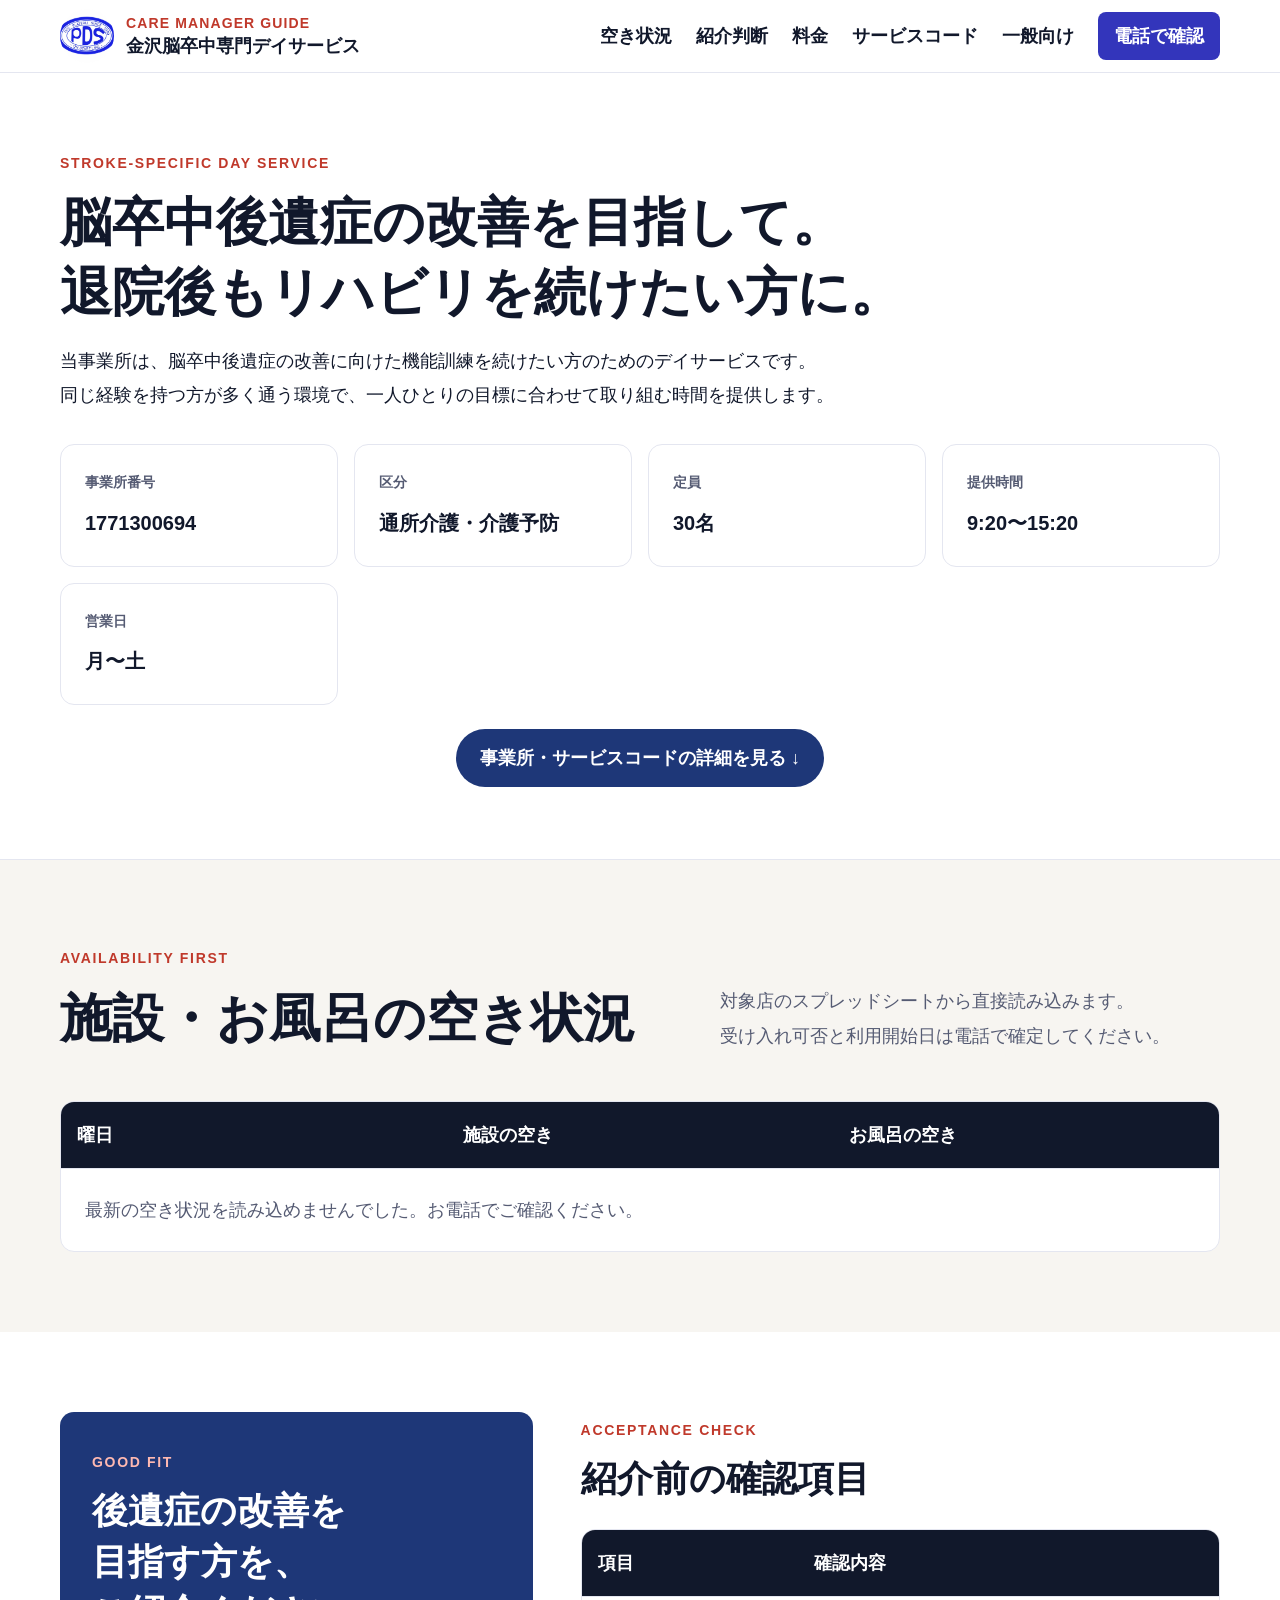
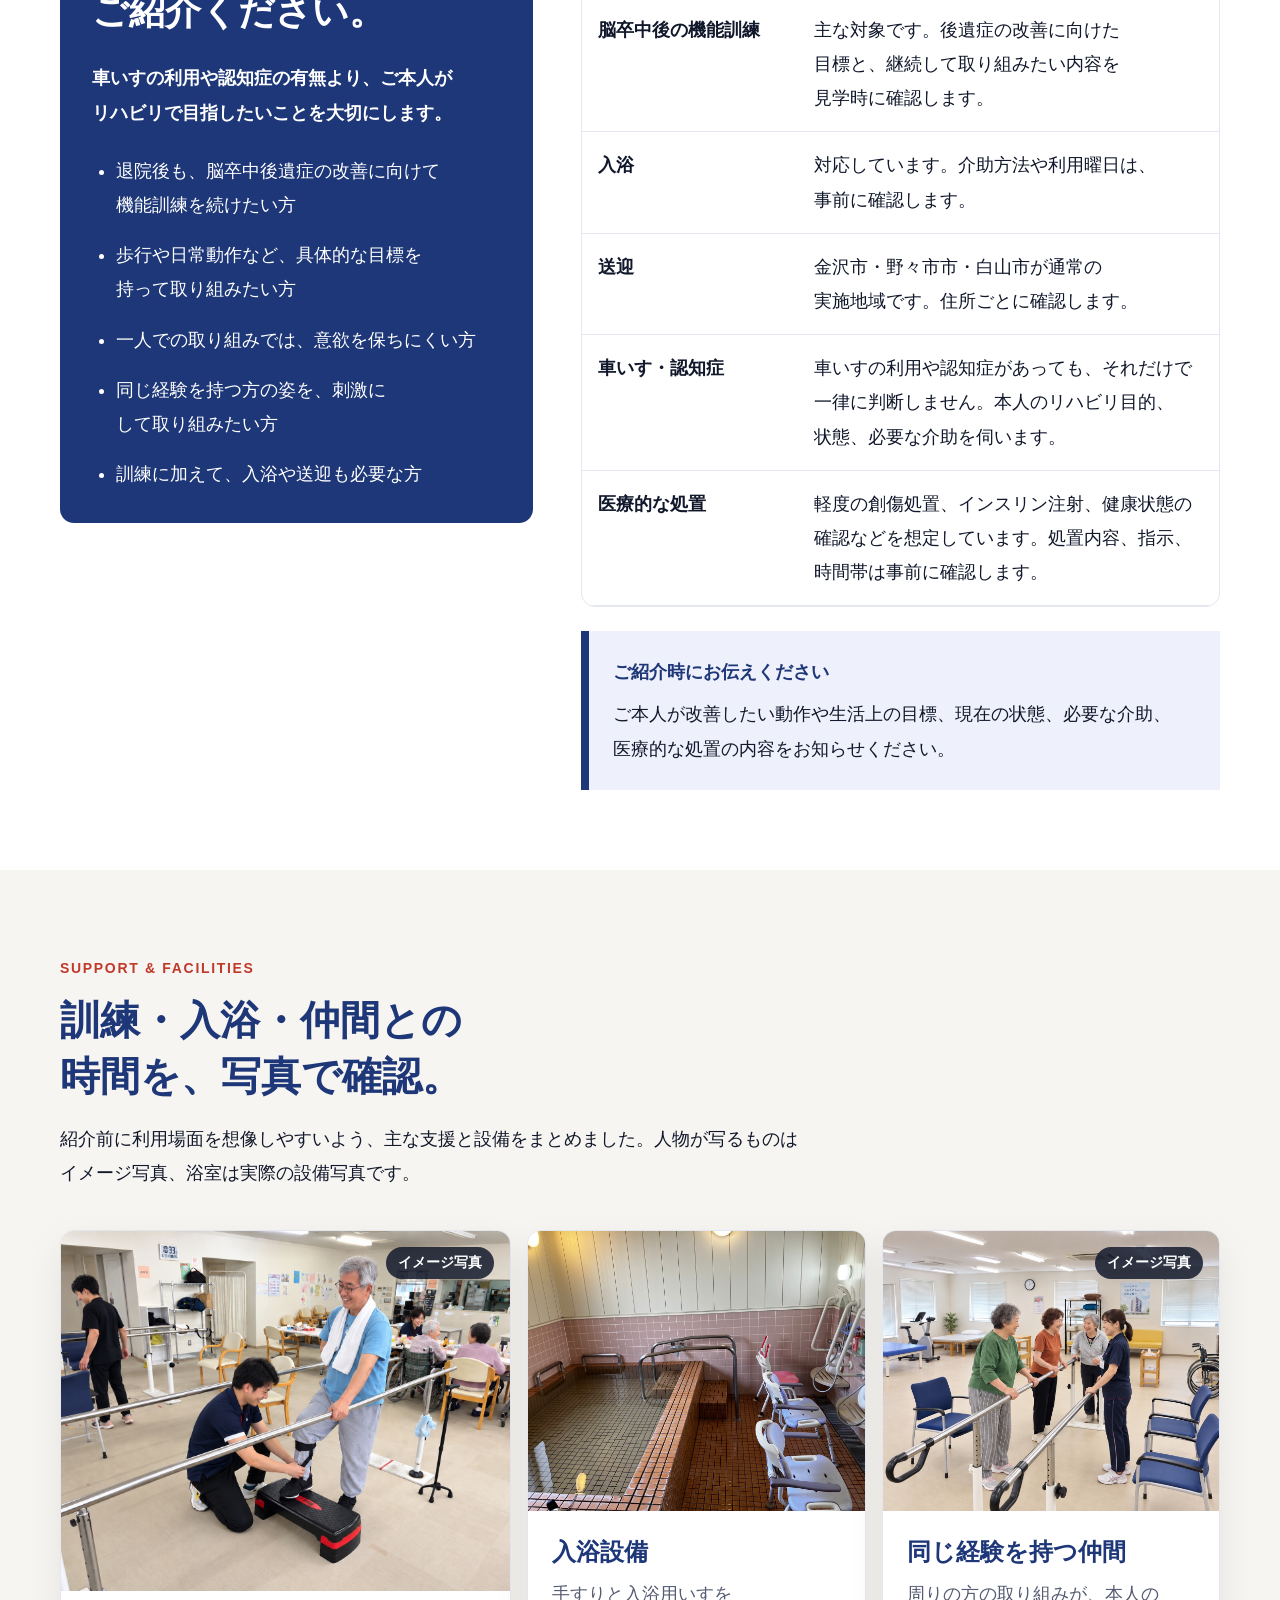
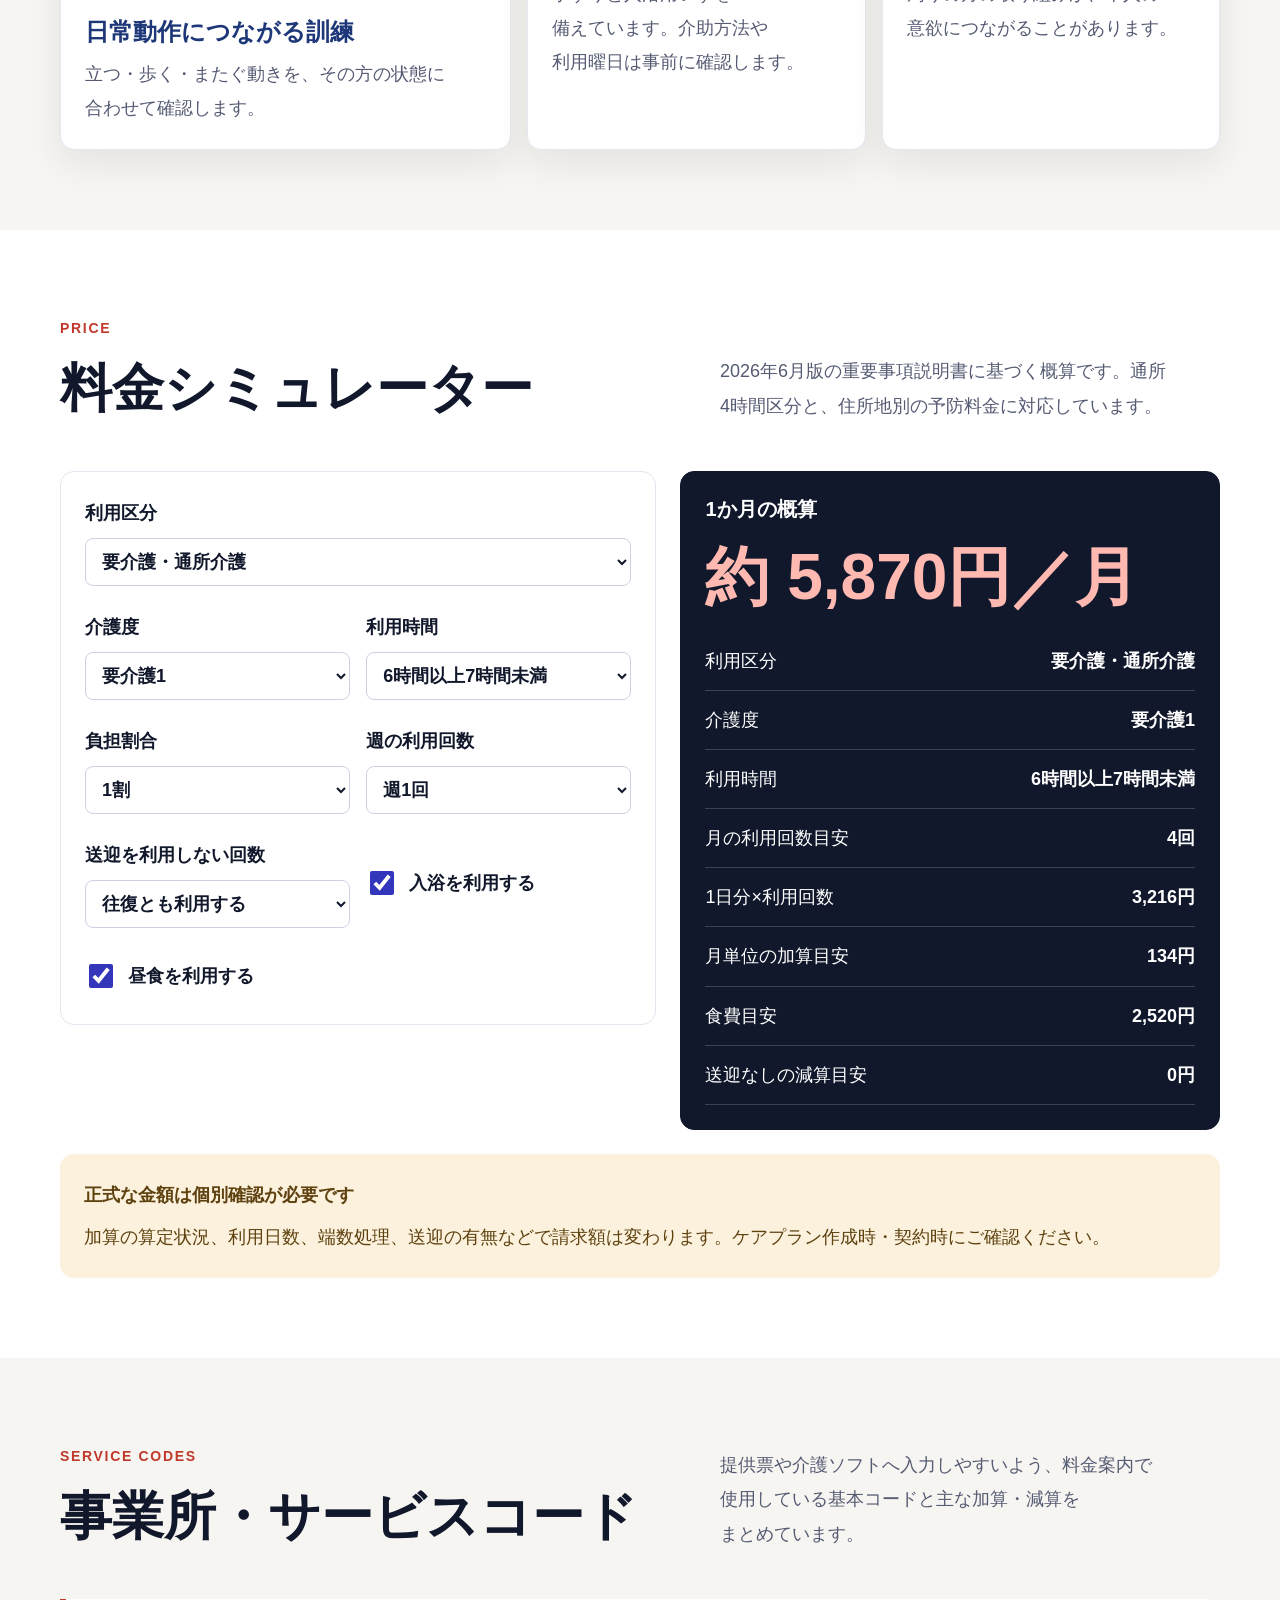
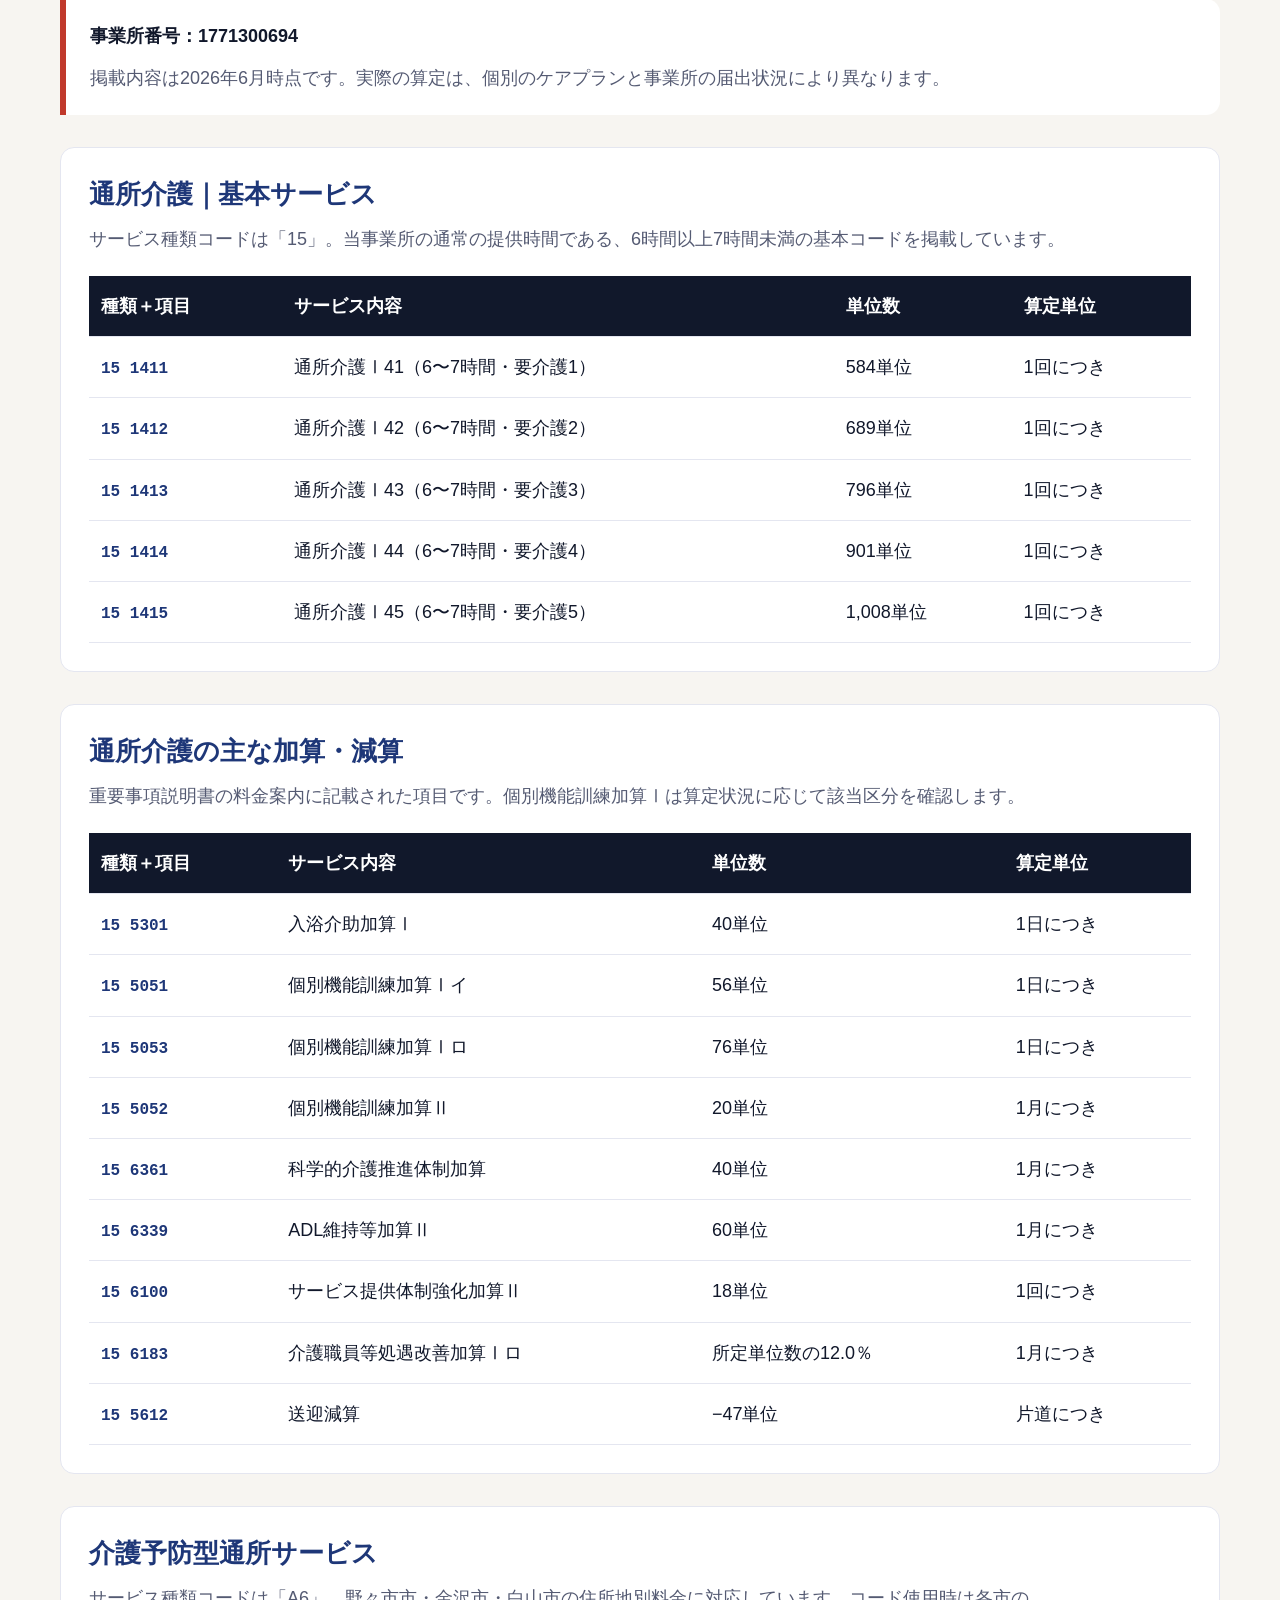
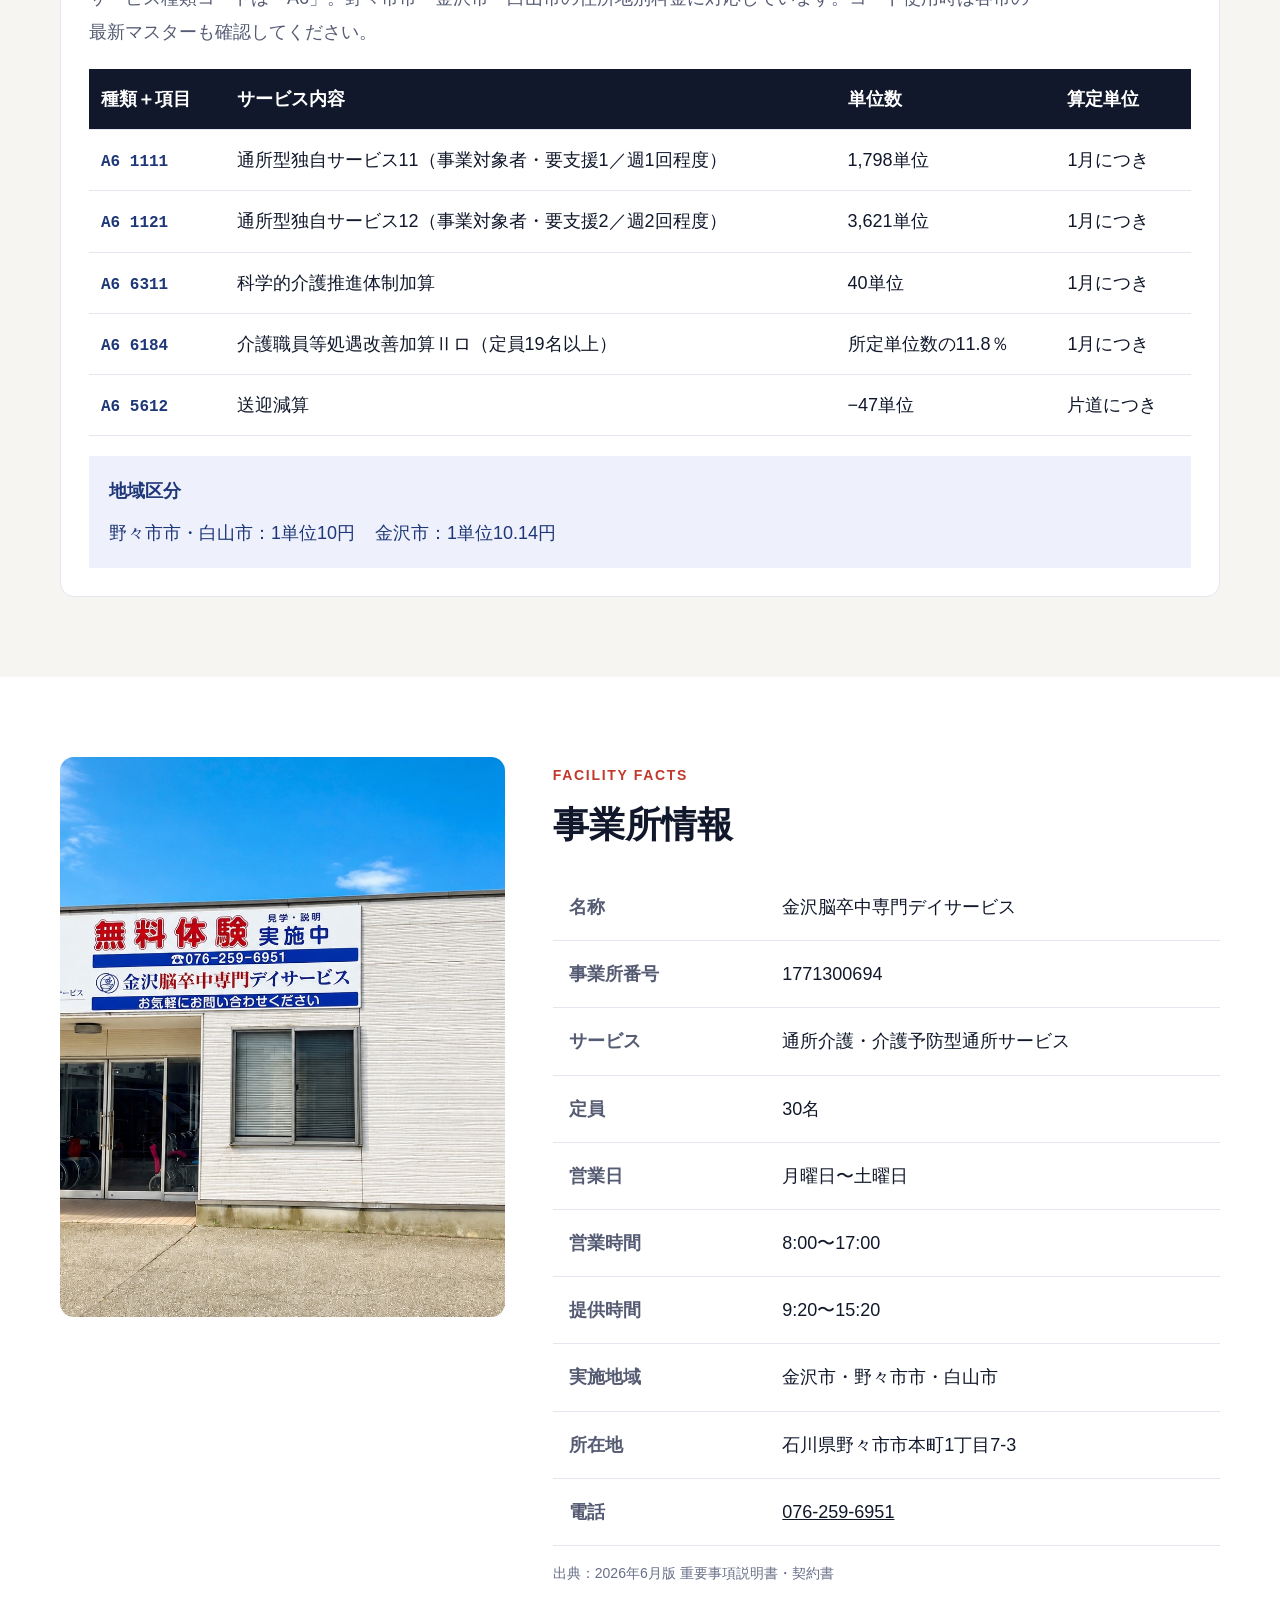
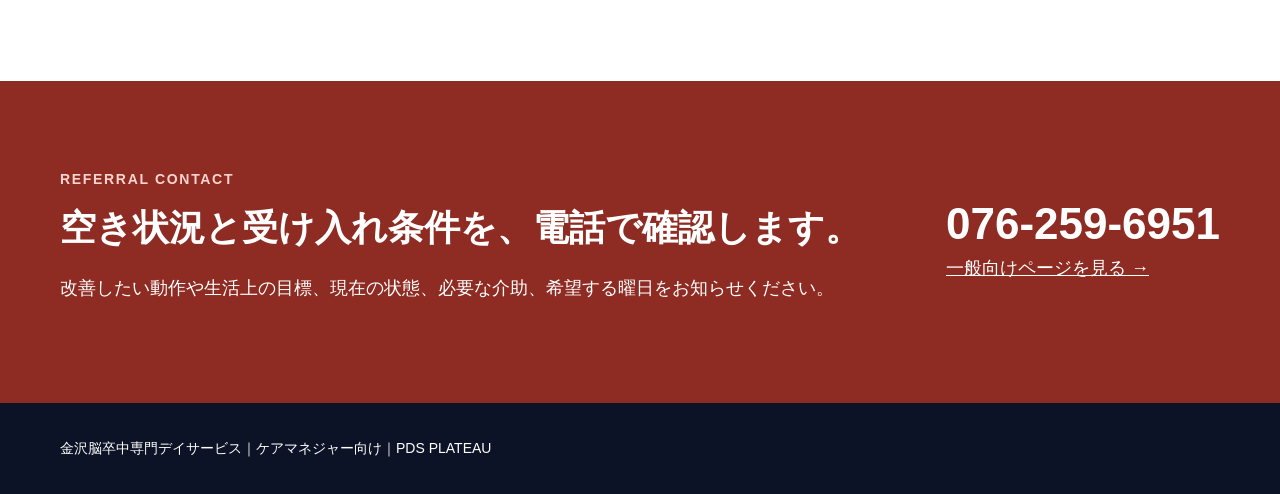
==== commit 6b131644: "[Pro] update: 紹介判断と端末別改行を改善 脳卒中後遺症の改善を目指す利用者像と軽度の医療対応範囲を明確にし、スマホでは確認項目を縦型表示にした。  Co-Authored-By: Ope" ====
--- a/kanazawa-nosotchu-caremanager.html
+++ b/kanazawa-nosotchu-caremanager.html
@@ -13,11 +13,11 @@
   <nav class="site-nav" aria-label="ページ内メニュー"><div class="inner nav-row"><a class="brand" href="#top"><span class="brand-mark"><img src="assets/pds-logo.jpg" alt="PDSプラトー"></span><span><small>CARE MANAGER GUIDE</small>金沢脳卒中専門デイサービス</span></a><div class="nav-links"><a href="#availability">空き状況</a><a href="#referral">紹介判断</a><a href="#price">料金</a><a href="#service-codes">サービスコード</a><a href="kanazawa-nosotchu.html">一般向け</a><a class="nav-cta" href="tel:0762596951">電話で確認</a></div></div></nav>
 
   <main id="main">
-    <header id="top" class="practical-hero"><div class="inner"><span class="eyebrow">STROKE-SPECIFIC DAY SERVICE</span><h1>退院後も訓練を続けたい方へ。<br>同じ経験を持つ仲間がいる選択肢です。</h1><p>一般的なデイサービスでは脳卒中後の方が少なく、本人が悩みを共有しにくい場合があります。当事業所は、同じ経験を持つ方が多く通う環境と、機能訓練を続ける時間を提供します。</p><div class="quick-facts"><div class="quick-fact"><span>事業所番号</span><strong>1771300694</strong></div><div class="quick-fact"><span>区分</span><strong>通所介護・介護予防</strong></div><div class="quick-fact"><span>定員</span><strong>30名</strong></div><div class="quick-fact"><span>提供時間</span><strong>9:20〜15:20</strong></div><div class="quick-fact"><span>営業日</span><strong>月〜土</strong></div></div><div class="detail-jump-wrap"><a class="detail-jump" href="#service-codes">事業所・サービスコードの詳細を見る ↓</a></div></div></header>
+    <header id="top" class="practical-hero"><div class="inner"><span class="eyebrow">STROKE-SPECIFIC DAY SERVICE</span><h1>脳卒中後遺症の改善を目指して。退院後もリハビリを続けたい方に。</h1><p>当事業所は、脳卒中後遺症の改善に向けた機能訓練を続けたい方のためのデイサービスです。同じ経験を持つ方が多く通う環境で、一人ひとりの目標に合わせて取り組む時間を提供します。</p><div class="quick-facts"><div class="quick-fact"><span>事業所番号</span><strong>1771300694</strong></div><div class="quick-fact"><span>区分</span><strong>通所介護・介護予防</strong></div><div class="quick-fact"><span>定員</span><strong>30名</strong></div><div class="quick-fact"><span>提供時間</span><strong>9:20〜15:20</strong></div><div class="quick-fact"><span>営業日</span><strong>月〜土</strong></div></div><div class="detail-jump-wrap"><a class="detail-jump" href="#service-codes">事業所・サービスコードの詳細を見る ↓</a></div></div></header>
 
     <section id="availability" class="paper"><div class="inner"><div class="section-head"><div><span class="eyebrow">AVAILABILITY FIRST</span><h2>施設・お風呂の空き状況</h2></div><p>対象店のスプレッドシートから直接読み込みます。受け入れ可否と利用開始日は電話で確定してください。</p></div><div class="availability-wrap"><table class="availability-table"><thead><tr><th>曜日</th><th>施設の空き</th><th>お風呂の空き</th></tr></thead><tbody id="availabilityBody"></tbody></table><p id="availabilityMessage" class="availability-message">最新情報を読み込んでいます。</p></div></div></section>
 
-    <section id="referral"><div class="inner referral-grid"><div class="fit-panel"><span class="eyebrow" style="color:#FFB9B1">GOOD FIT</span><h2>このような方は、見学をご検討ください。</h2><ul class="fit-list"><li>退院後も機能訓練を続ける場所を探している方</li><li>一般的なデイサービスでは、同じ脳卒中経験者と出会いにくかった方</li><li>一人での取り組みでは意欲を保ちにくい方</li><li>同じ経験を持つ人の姿を刺激にして取り組みたい方</li><li>訓練に加えて、入浴や送迎も必要な方</li></ul></div><div><span class="eyebrow">ACCEPTANCE CHECK</span><h2 style="font:900 36px/1.4 var(--pds-font-ui);margin:8px 0 24px">紹介前の確認項目</h2><table class="acceptance-table"><thead><tr><th>項目</th><th>現時点の確認内容</th></tr></thead><tbody><tr><th>脳卒中後の機能訓練</th><td>主な対象です。現在の状態と目標を見学時に確認します。</td></tr><tr><th>入浴</th><td>対応しています。介助方法や利用曜日は事前確認が必要です。</td></tr><tr><th>送迎</th><td>金沢市・野々市市・白山市が通常の実施地域です。住所ごとに確認します。</td></tr><tr><th>車いす・認知症</th><td>重説だけでは一律の可否を確定できません。状態を伺って判断します。</td></tr><tr><th>医療的な処置</th><td>内容、頻度、時間帯を伺い、個別に確認します。</td></tr></tbody></table><div class="decision-note"><strong>責任者確認が必要</strong><br>車いす、認知症、医療的処置の具体的な受け入れ条件は、現場確認後に○△×表示へ更新します。</div></div></div></section>
+    <section id="referral"><div class="inner referral-grid"><div class="fit-panel"><span class="eyebrow" style="color:#FFB9B1">GOOD FIT</span><h2>後遺症の改善を目指す方を、ご紹介ください。</h2><p class="fit-lead">車いすの利用や認知症の有無より、ご本人がリハビリで目指したいことを大切にします。</p><ul class="fit-list"><li>退院後も、脳卒中後遺症の改善に向けて機能訓練を続けたい方</li><li>歩行や日常動作など、具体的な目標を持って取り組みたい方</li><li>一人での取り組みでは、意欲を保ちにくい方</li><li>同じ経験を持つ方の姿を、刺激にして取り組みたい方</li><li>訓練に加えて、入浴や送迎も必要な方</li></ul></div><div><span class="eyebrow">ACCEPTANCE CHECK</span><h2 class="acceptance-title">紹介前の確認項目</h2><div class="acceptance-wrap"><table class="acceptance-table"><thead><tr><th>項目</th><th>確認内容</th></tr></thead><tbody><tr><th>脳卒中後の機能訓練</th><td>主な対象です。後遺症の改善に向けた目標と、継続して取り組みたい内容を見学時に確認します。</td></tr><tr><th>入浴</th><td>対応しています。介助方法や利用曜日は、事前に確認します。</td></tr><tr><th>送迎</th><td>金沢市・野々市市・白山市が通常の実施地域です。住所ごとに確認します。</td></tr><tr><th>車いす・認知症</th><td>車いすの利用や認知症があっても、それだけで一律に判断しません。本人のリハビリ目的、状態、必要な介助を伺います。</td></tr><tr><th>医療的な処置</th><td>軽度の創傷処置、インスリン注射、健康状態の確認などを想定しています。処置内容、指示、時間帯は事前に確認します。</td></tr></tbody></table></div><div class="decision-note"><strong>ご紹介時にお伝えください</strong><p>ご本人が改善したい動作や生活上の目標、現在の状態、必要な介助、医療的な処置の内容をお知らせください。</p></div></div></div></section>
 
     <section class="paper"><div class="inner"><div class="care-evidence-head"><span class="eyebrow">SUPPORT &amp; FACILITIES</span><h2>訓練・入浴・仲間との時間を、写真で確認。</h2><p>紹介前に利用場面を想像しやすいよう、主な支援と設備をまとめました。人物が写るものはイメージ写真、浴室は実際の設備写真です。</p></div><div class="care-evidence-grid"><article class="care-evidence-card"><div class="care-evidence-photo"><img src="assets/kanazawa-nosotchu/rehab-step-image.jpg" alt="平行棒を使い、職員と段差練習に取り組むイメージ"><span class="photo-label">イメージ写真</span></div><div class="care-evidence-copy"><strong>日常動作につながる訓練</strong><p>立つ・歩く・またぐ動きを、その方の状態に合わせて確認します。</p></div></article><article class="care-evidence-card"><div class="care-evidence-photo"><img src="assets/kanazawa-nosotchu/bathroom.jpg" alt="手すりと入浴用いすを備えた実際の浴室"></div><div class="care-evidence-copy"><strong>入浴設備</strong><p>手すりと入浴用いすを備えています。介助方法や利用曜日は事前に確認します。</p></div></article><article class="care-evidence-card"><div class="care-evidence-photo"><img src="assets/kanazawa-nosotchu/community-image.jpg" alt="明るい訓練室で仲間と職員が平行棒を囲むイメージ"><span class="photo-label">イメージ写真</span></div><div class="care-evidence-copy"><strong>同じ経験を持つ仲間</strong><p>周りの方の取り組みが、本人の意欲につながることがあります。</p></div></article></div></div></section>
 
@@ -47,7 +47,7 @@
     </div></section>
 
     <section><div class="inner facts-grid"><div class="facts-photo"><img src="assets/kanazawa-nosotchu/exterior.jpg" alt="金沢脳卒中専門デイサービスの外観"></div><div><span class="eyebrow">FACILITY FACTS</span><h2 style="font:900 36px/1.4 var(--pds-font-ui);margin:8px 0 24px">事業所情報</h2><table class="fact-table"><tbody><tr><th>名称</th><td>金沢脳卒中専門デイサービス</td></tr><tr><th>事業所番号</th><td>1771300694</td></tr><tr><th>サービス</th><td>通所介護・介護予防型通所サービス</td></tr><tr><th>定員</th><td>30名</td></tr><tr><th>営業日</th><td>月曜日〜土曜日</td></tr><tr><th>営業時間</th><td>8:00〜17:00</td></tr><tr><th>提供時間</th><td>9:20〜15:20</td></tr><tr><th>実施地域</th><td>金沢市・野々市市・白山市</td></tr><tr><th>所在地</th><td>石川県野々市市本町1丁目7-3</td></tr><tr><th>電話</th><td><a href="tel:0762596951">076-259-6951</a></td></tr></tbody></table><p class="source-note">出典：2026年6月版 重要事項説明書・契約書</p></div></div></section>
-    <section class="contact-band"><div class="inner contact-row"><div><span class="eyebrow">REFERRAL CONTACT</span><h2>空き状況と受け入れ条件を電話で確定します。</h2><p>現在の状態、必要な介助、希望する曜日をお知らせください。</p></div><div><a class="phone" href="tel:0762596951">076-259-6951</a><br><a href="kanazawa-nosotchu.html">一般向けページを見る →</a></div></div></section>
+    <section class="contact-band"><div class="inner contact-row"><div><span class="eyebrow">REFERRAL CONTACT</span><h2>空き状況と受け入れ条件を、電話で確認します。</h2><p>改善したい動作や生活上の目標、現在の状態、必要な介助、希望する曜日をお知らせください。</p></div><div><a class="phone" href="tel:0762596951">076-259-6951</a><br><a href="kanazawa-nosotchu.html">一般向けページを見る →</a></div></div></section>
   </main>
   <footer><div class="inner">金沢脳卒中専門デイサービス｜ケアマネジャー向け｜PDS PLATEAU</div></footer>
   <script src="assets/facility-tools.js"></script><script src="assets/kanazawa-nosotchu-config.js"></script><script>PDSFacilityTools.init(PDSKanazawaNosotchuConfig);</script>
--- a/assets/kanazawa-nosotchu.css
+++ b/assets/kanazawa-nosotchu.css
@@ -11,7 +11,9 @@
 
 *{box-sizing:border-box;}
 html{scroll-behavior:smooth;}
-body{margin:0;color:var(--stroke-ink);background:#fff;font:400 18px/1.9 var(--pds-font-body);word-break:auto-phrase;overflow-x:hidden;}
+body{margin:0;color:var(--stroke-ink);background:#fff;font:400 18px/1.9 var(--pds-font-body);word-break:auto-phrase;overflow-wrap:break-word;overflow-x:hidden;}
+h1,h2,h3{text-wrap:balance;}
+p,li,td{text-wrap:pretty;}
 img{display:block;width:100%;height:100%;object-fit:cover;}
 a{color:inherit;}
 button,select,input{font:inherit;}
@@ -160,7 +162,7 @@
 .facts-grid{display:grid;grid-template-columns:.8fr 1.2fr;gap:48px;align-items:start;}
 .facts-photo{height:560px;border-radius:14px;overflow:hidden;}
 .fact-table th{width:32%;color:var(--pds-text-sub);}
-.fact-table td{overflow-wrap:anywhere;}
+.fact-table td{overflow-wrap:break-word;}
 .contact-band{background:var(--stroke-red-dark);color:#fff;}
 .contact-row{display:grid;grid-template-columns:1fr auto;gap:48px;align-items:center;}
 .contact-row h2{margin:8px 0;font:900 36px/1.4 var(--pds-font-ui);}
@@ -194,9 +196,13 @@
 .referral-grid{display:grid;grid-template-columns:.85fr 1.15fr;gap:48px;align-items:start;}
 .fit-panel{padding:32px;background:var(--stroke-blue);color:#fff;border-radius:14px;}
 .fit-panel h2{margin:8px 0 24px;font:900 36px/1.4 var(--pds-font-ui);}
+.fit-lead{margin:0 0 24px;color:#fff;font-weight:700;}
 .fit-list{margin:0;padding-left:24px;display:grid;gap:16px;}
+.acceptance-title{margin:8px 0 24px;font:900 36px/1.4 var(--pds-font-ui);}
+.acceptance-wrap{overflow-x:auto;border:1px solid var(--pds-border);border-radius:14px;}
 .acceptance-table th:first-child{width:34%;}
-.decision-note{margin-top:24px;padding:24px;border-left:8px solid var(--stroke-red);background:var(--stroke-red-soft);}
+.decision-note{margin-top:24px;padding:24px;border-left:8px solid var(--stroke-blue);background:var(--pds-info-bg);color:var(--stroke-blue);}
+.decision-note p{margin:8px 0 0;color:var(--stroke-ink);}
 footer{padding:32px 0;background:#0D1326;color:#fff;font-size:14px;}
 
 @media(max-width:900px){
@@ -221,7 +227,7 @@
 }
 
 @media(max-width:620px){
-  body,.draft-banner,p,li,td,th{word-break:normal;overflow-wrap:anywhere;}
+  body,.draft-banner,p,li,td,th{word-break:auto-phrase;overflow-wrap:break-word;}
   .inner{width:min(100% - 32px,1160px);}
   section{padding-block:64px;}
   .hero-grid{min-height:auto;}
@@ -232,7 +238,7 @@
   .brand small{font-size:14px;}
   .brand-mark{width:42px;height:42px;flex-basis:42px;}
   .nav-cta{display:none;}
-  .hero h1,.practical-hero h1{font-size:36px;word-break:normal;overflow-wrap:anywhere;}
+  .hero h1,.practical-hero h1{font-size:36px;word-break:auto-phrase;overflow-wrap:break-word;}
   .hero-lead{font-size:18px;}
   .hero-actions{display:grid;grid-template-columns:1fr;}
   .hero-actions .btn{width:100%;}
@@ -256,6 +262,16 @@
   .breakdown b{text-align:left;}
   .facts-photo{height:400px;}
   .detail-jump{width:100%;border-radius:14px;}
+  .fit-panel{padding:24px;}
+  .fit-panel h2,.acceptance-title{font-size:32px;}
+  .acceptance-table,.acceptance-table tbody,.acceptance-table tr,.acceptance-table th,.acceptance-table td{display:block;width:100%;}
+  .acceptance-table thead{position:absolute;width:1px;height:1px;overflow:hidden;clip:rect(0 0 0 0);clip-path:inset(50%);white-space:nowrap;}
+  .acceptance-table tbody{display:grid;}
+  .acceptance-table tbody tr{padding:16px;border-bottom:1px solid var(--pds-border);}
+  .acceptance-table tbody tr:last-child{border-bottom:0;}
+  .acceptance-table tbody th,.acceptance-table tbody td{padding:0;border:0;}
+  .acceptance-table tbody th{margin-bottom:8px;color:var(--stroke-blue);}
+  .decision-note{padding:24px 16px;}
   .code-group{padding:20px 16px;}
   .availability-table{min-width:0;table-layout:fixed;}
   .availability-table th,.availability-table td{padding:12px 8px;}
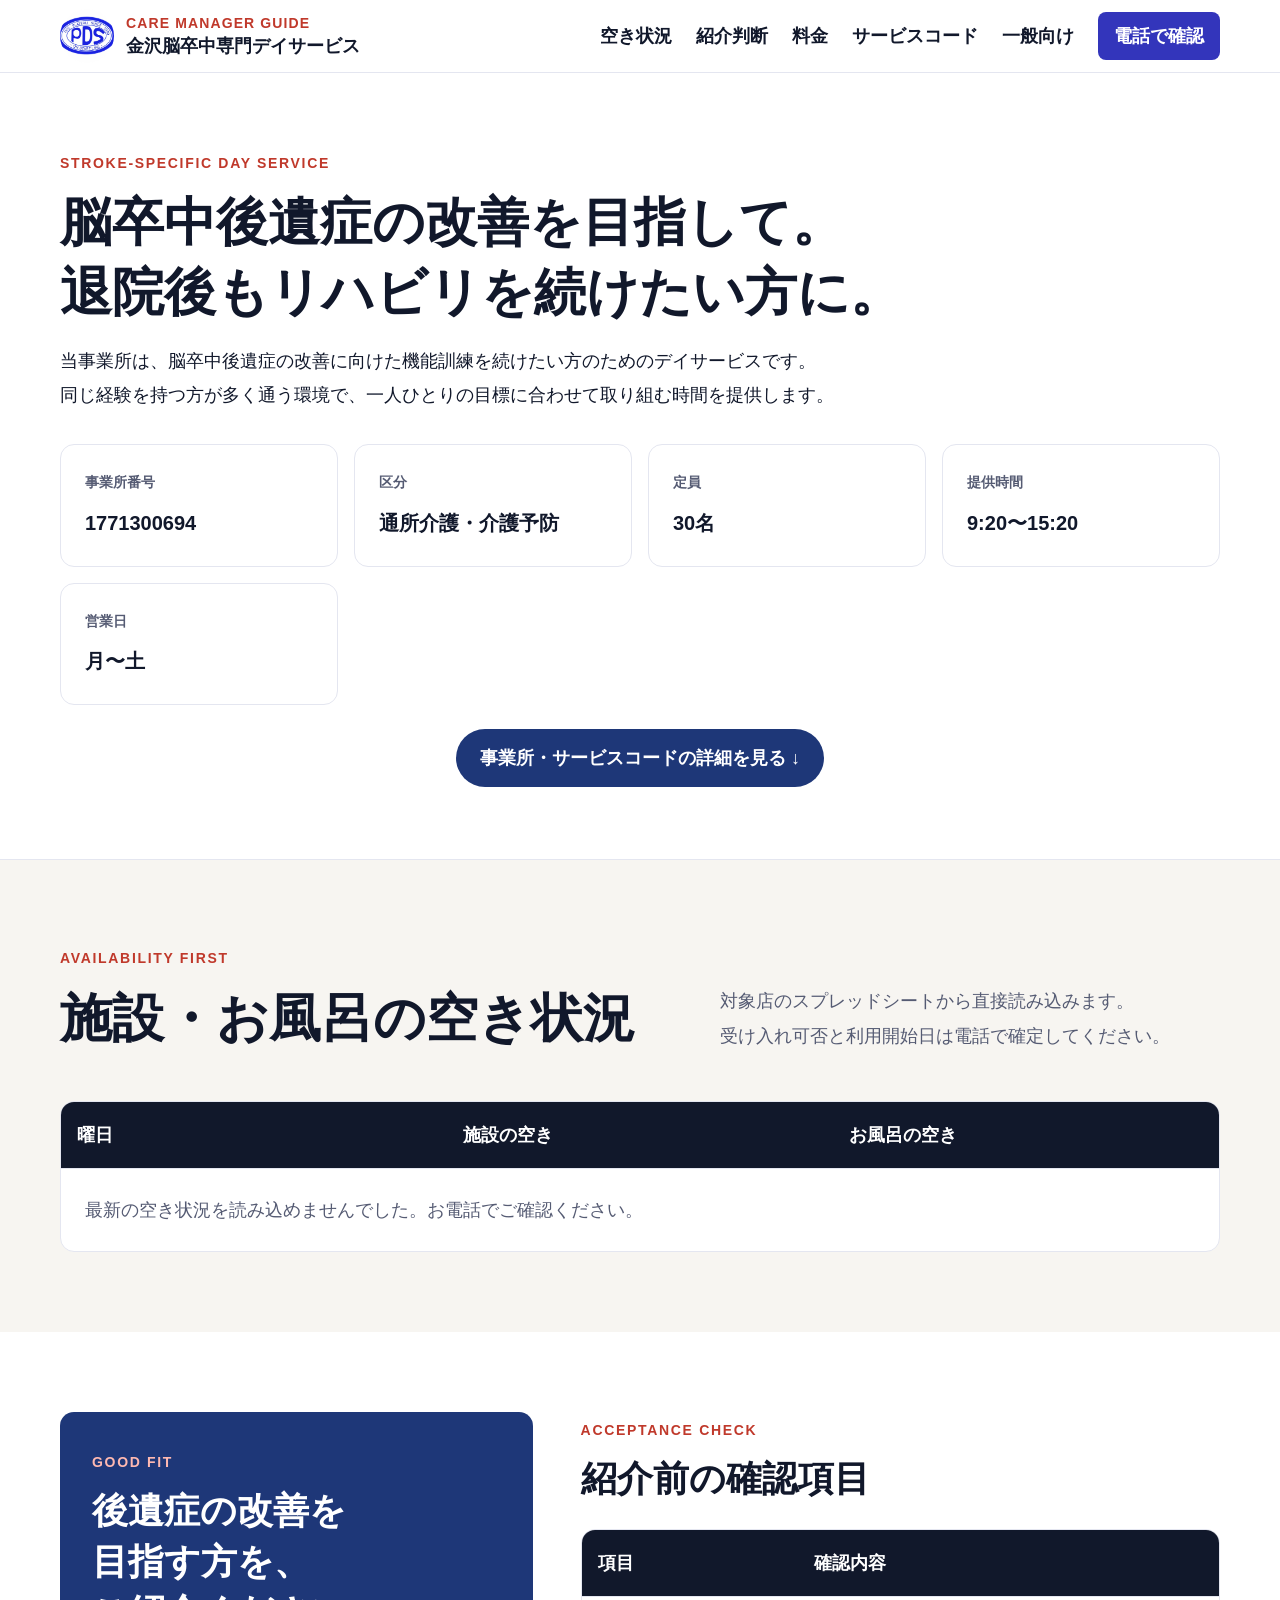
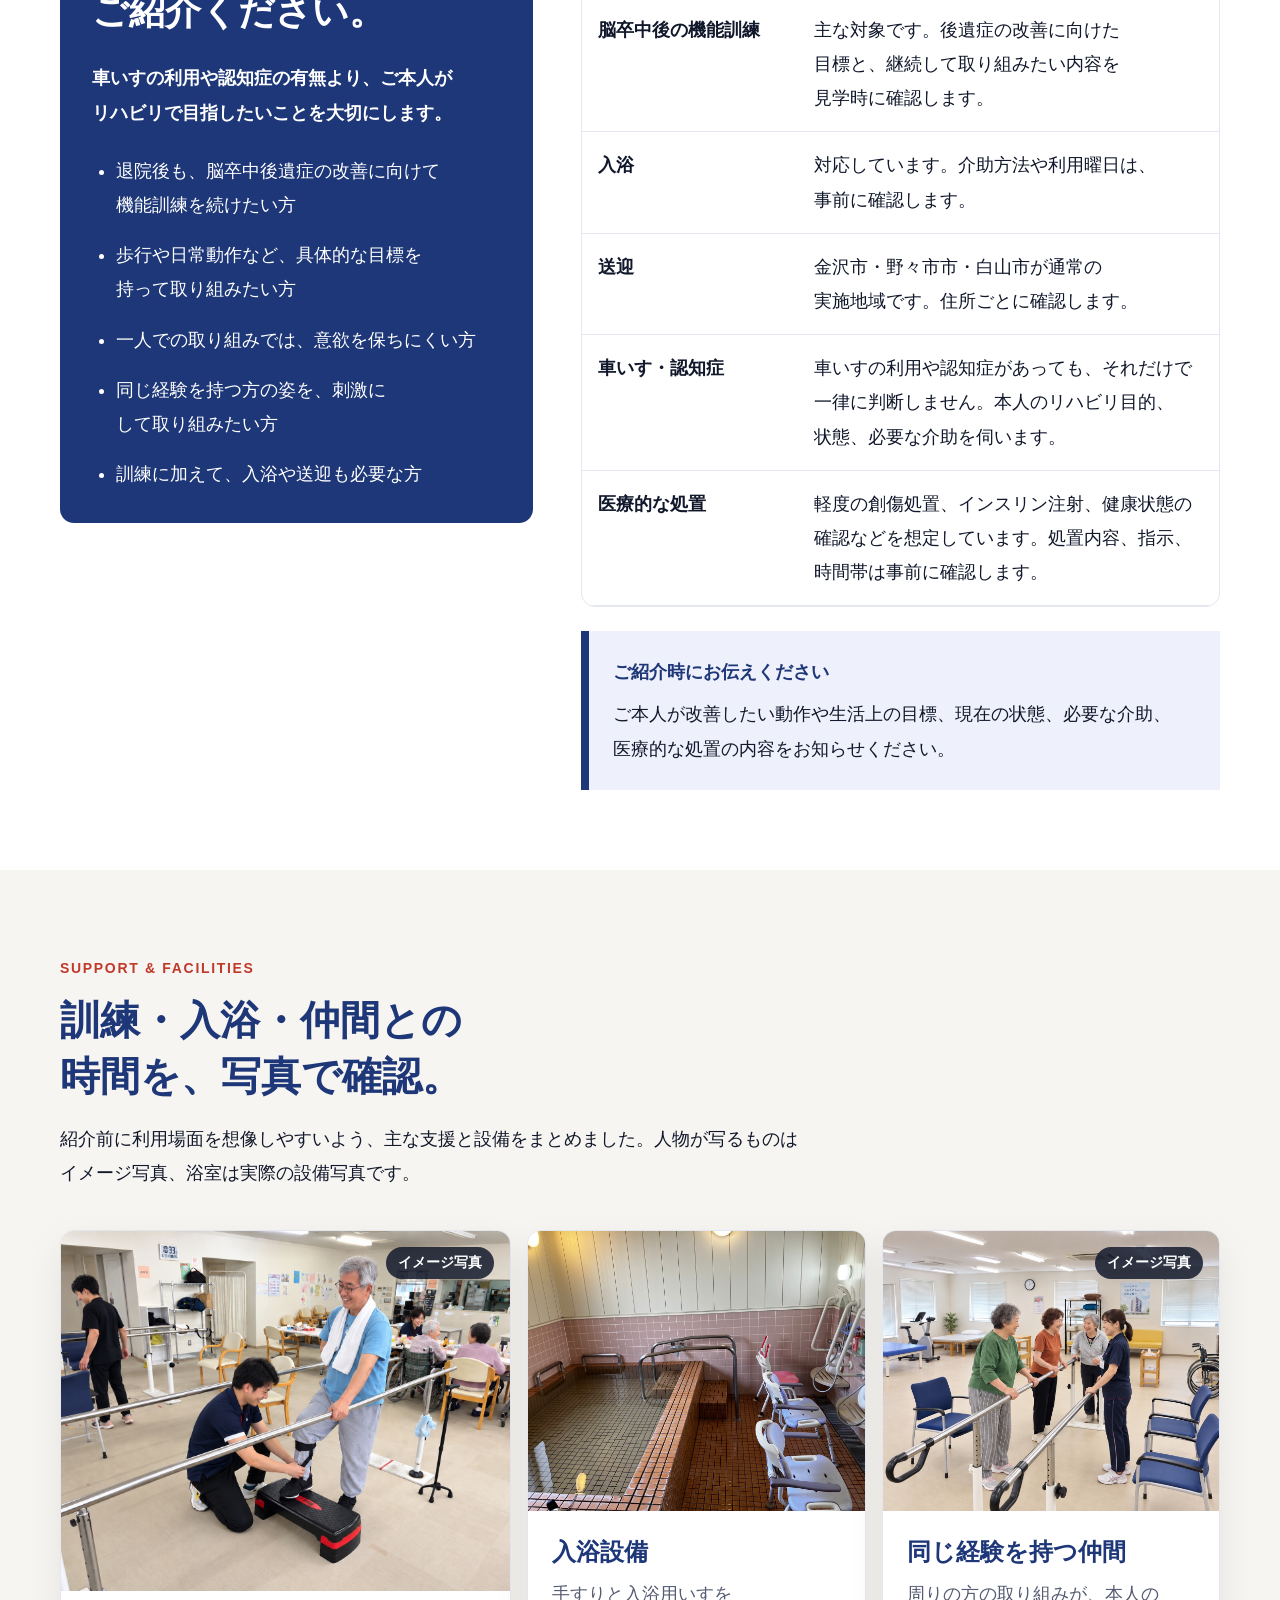
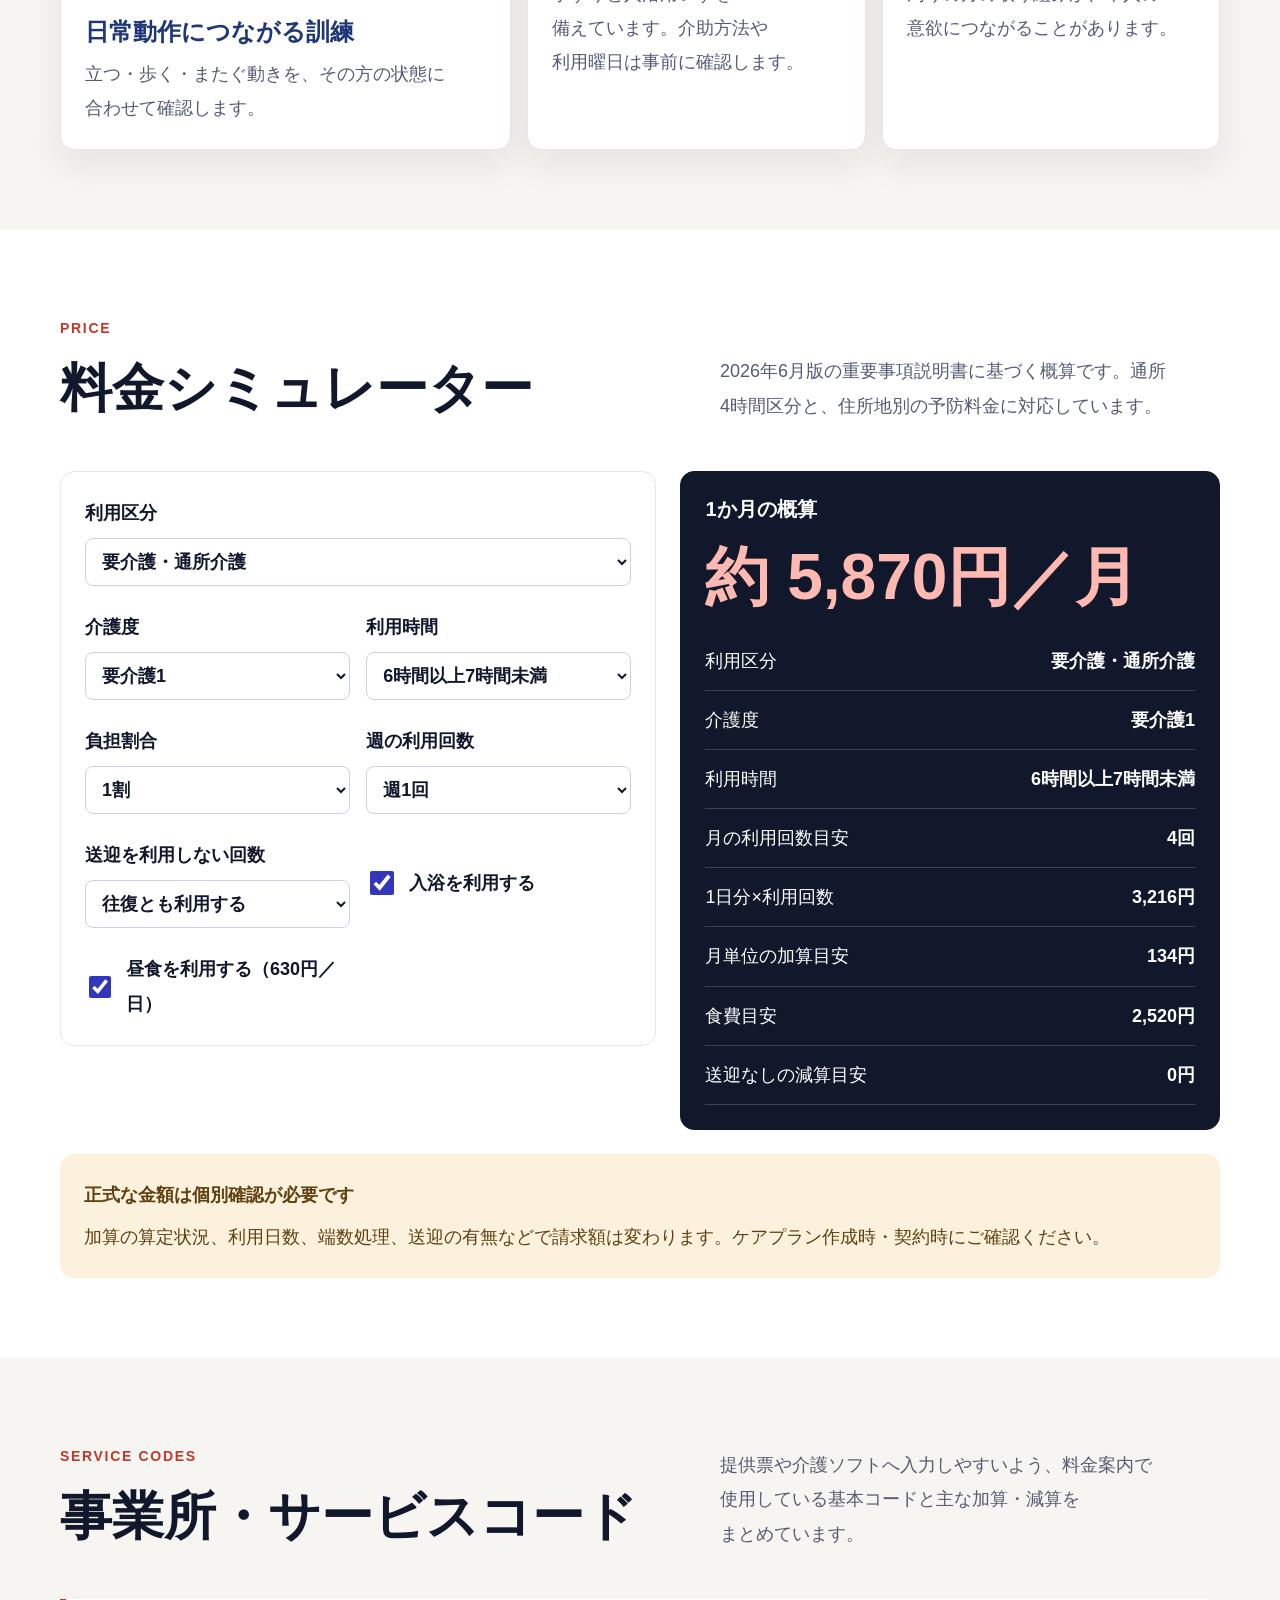
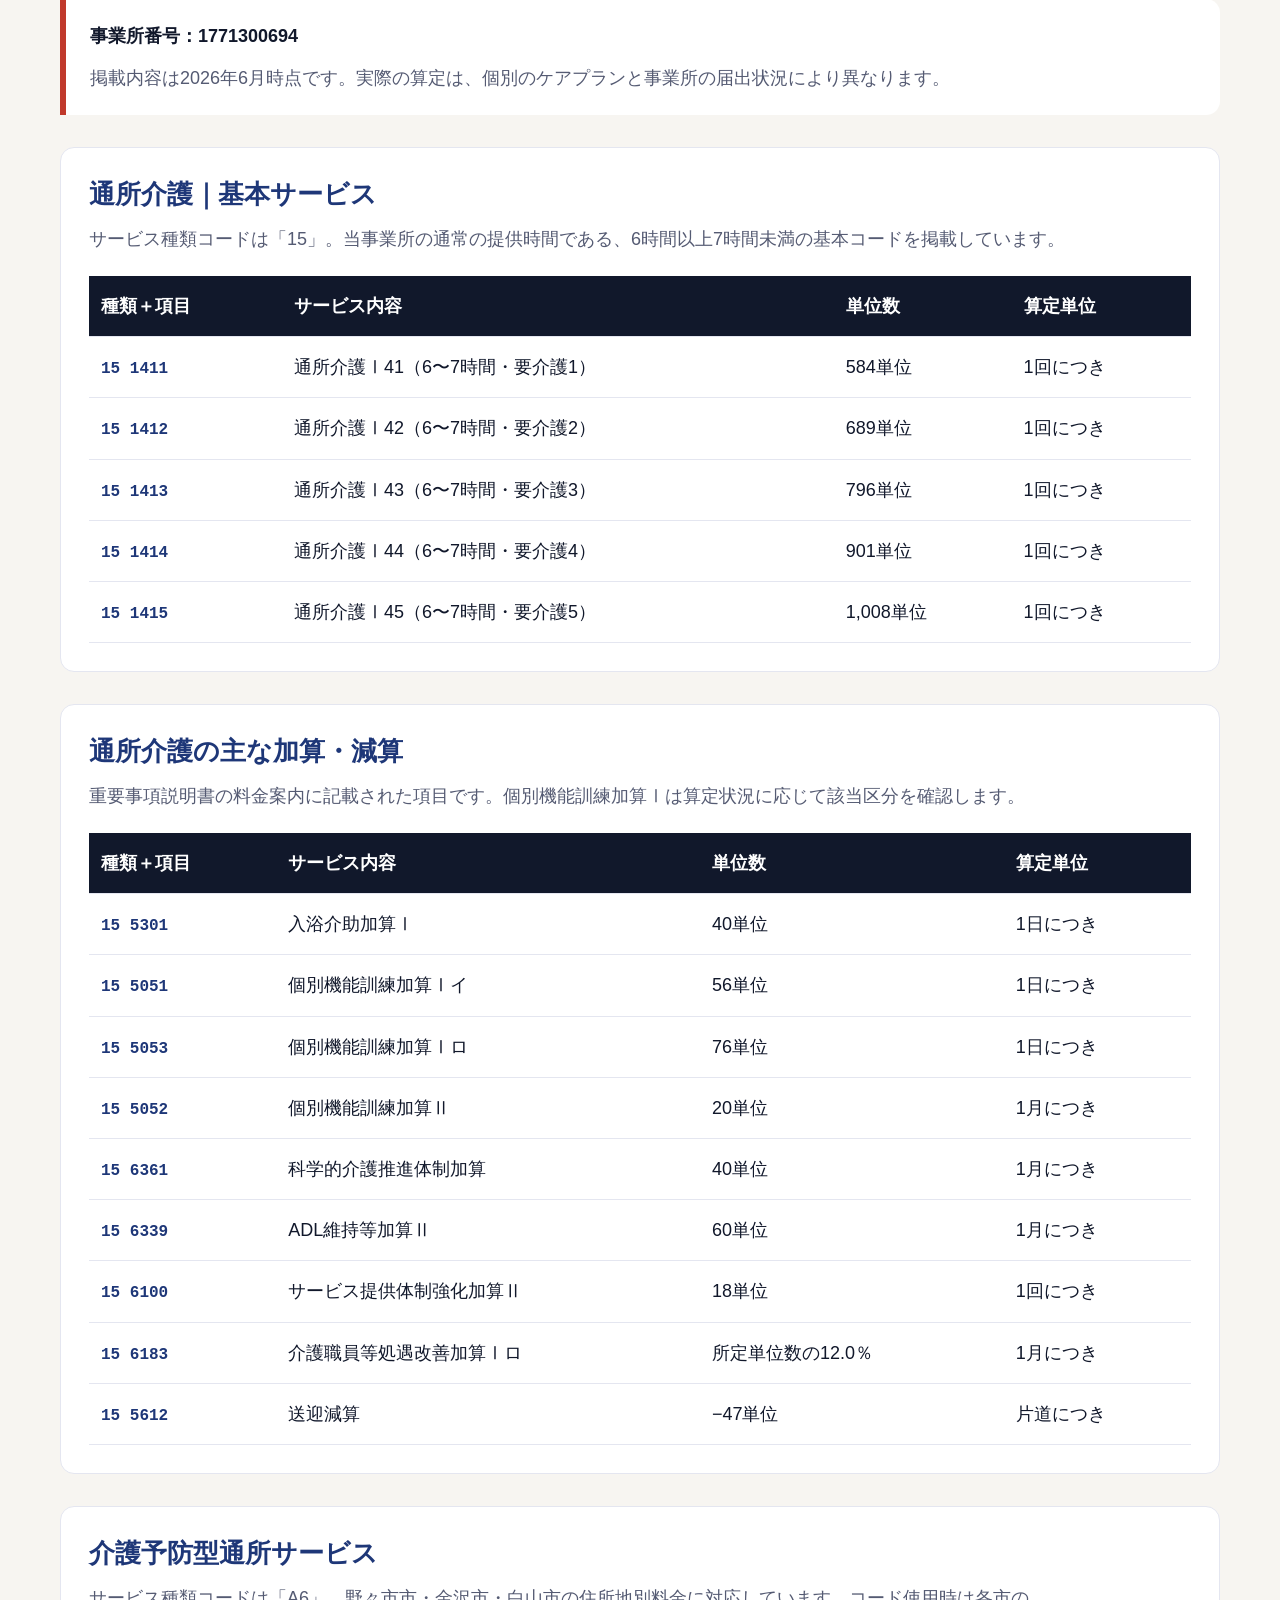
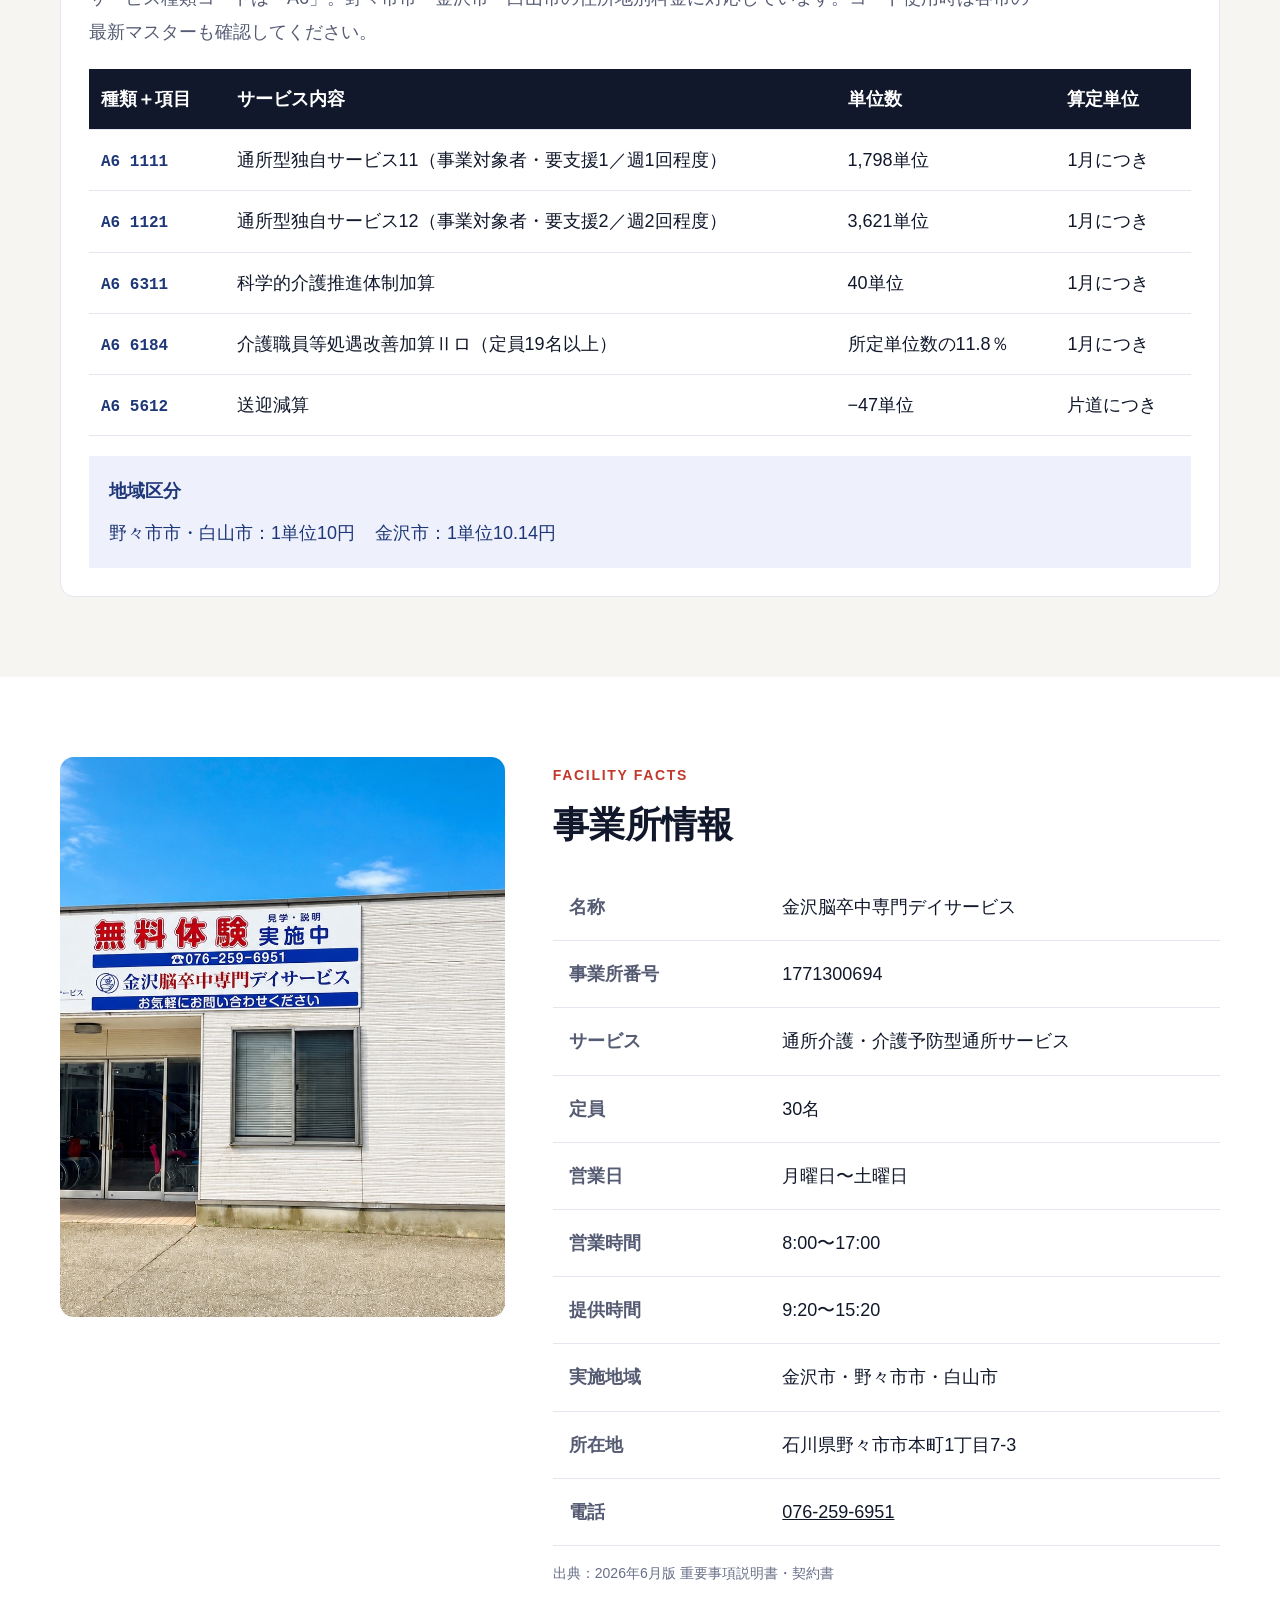
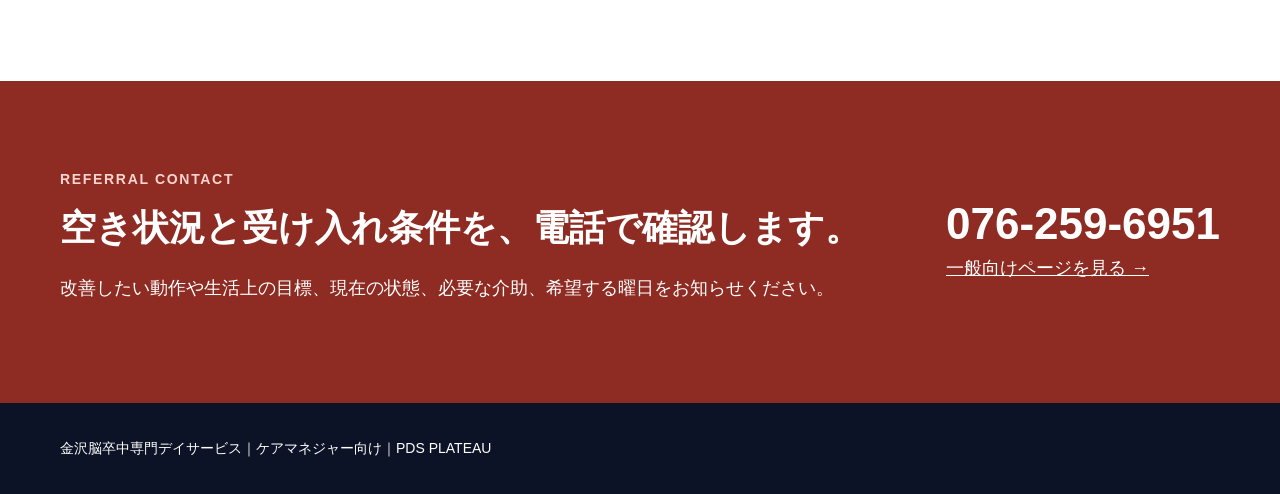
==== commit 1911bf7d: "[Pro] update: 昼食単価を料金欄へ明記 ケアマネジャーが月額計算前に一日単価を確認できるよう、昼食欄へ630円表記を追加した。  Co-Authored-By: OpenAI Codex " ====
--- a/kanazawa-nosotchu-caremanager.html
+++ b/kanazawa-nosotchu-caremanager.html
@@ -28,7 +28,7 @@
       <label class="field">負担割合<select id="burden"><option value="1">1割</option><option value="2">2割</option><option value="3">3割</option></select></label>
       <label id="weeklyField" class="field">週の利用回数<select id="weekly"><option value="1">週1回</option><option value="2">週2回</option><option value="3">週3回</option><option value="4">週4回</option><option value="5">週5回</option><option value="6">週6回</option></select></label>
       <label class="field">送迎を利用しない回数<select id="transport"><option value="0">往復とも利用する</option><option value="1">片道のみ利用しない</option><option value="2">往復とも利用しない</option></select></label>
-      <label id="bathField" class="check-field"><input id="bath" type="checkbox" checked>入浴を利用する</label><label class="check-field"><input id="lunch" type="checkbox" checked>昼食を利用する</label>
+      <label id="bathField" class="check-field"><input id="bath" type="checkbox" checked>入浴を利用する</label><label class="check-field"><input id="lunch" type="checkbox" checked>昼食を利用する（630円／日）</label>
     </div></div><aside class="result-panel" aria-live="polite"><h3>1か月の概算</h3><div id="totalPrice" class="total">計算中</div><ul id="breakdown" class="breakdown"></ul></aside></div><div class="notice"><strong>正式な金額は個別確認が必要です</strong>加算の算定状況、利用日数、端数処理、送迎の有無などで請求額は変わります。ケアプラン作成時・契約時にご確認ください。</div></div></section>
 
     <section id="service-codes" class="paper"><div class="inner"><div class="section-head"><div><span class="eyebrow">SERVICE CODES</span><h2>事業所・サービスコード</h2></div><p>提供票や介護ソフトへ入力しやすいよう、料金案内で使用している基本コードと主な加算・減算をまとめています。</p></div><div class="code-note"><p><strong>事業所番号：1771300694</strong></p><p>掲載内容は2026年6月時点です。実際の算定は、個別のケアプランと事業所の届出状況により異なります。</p></div>
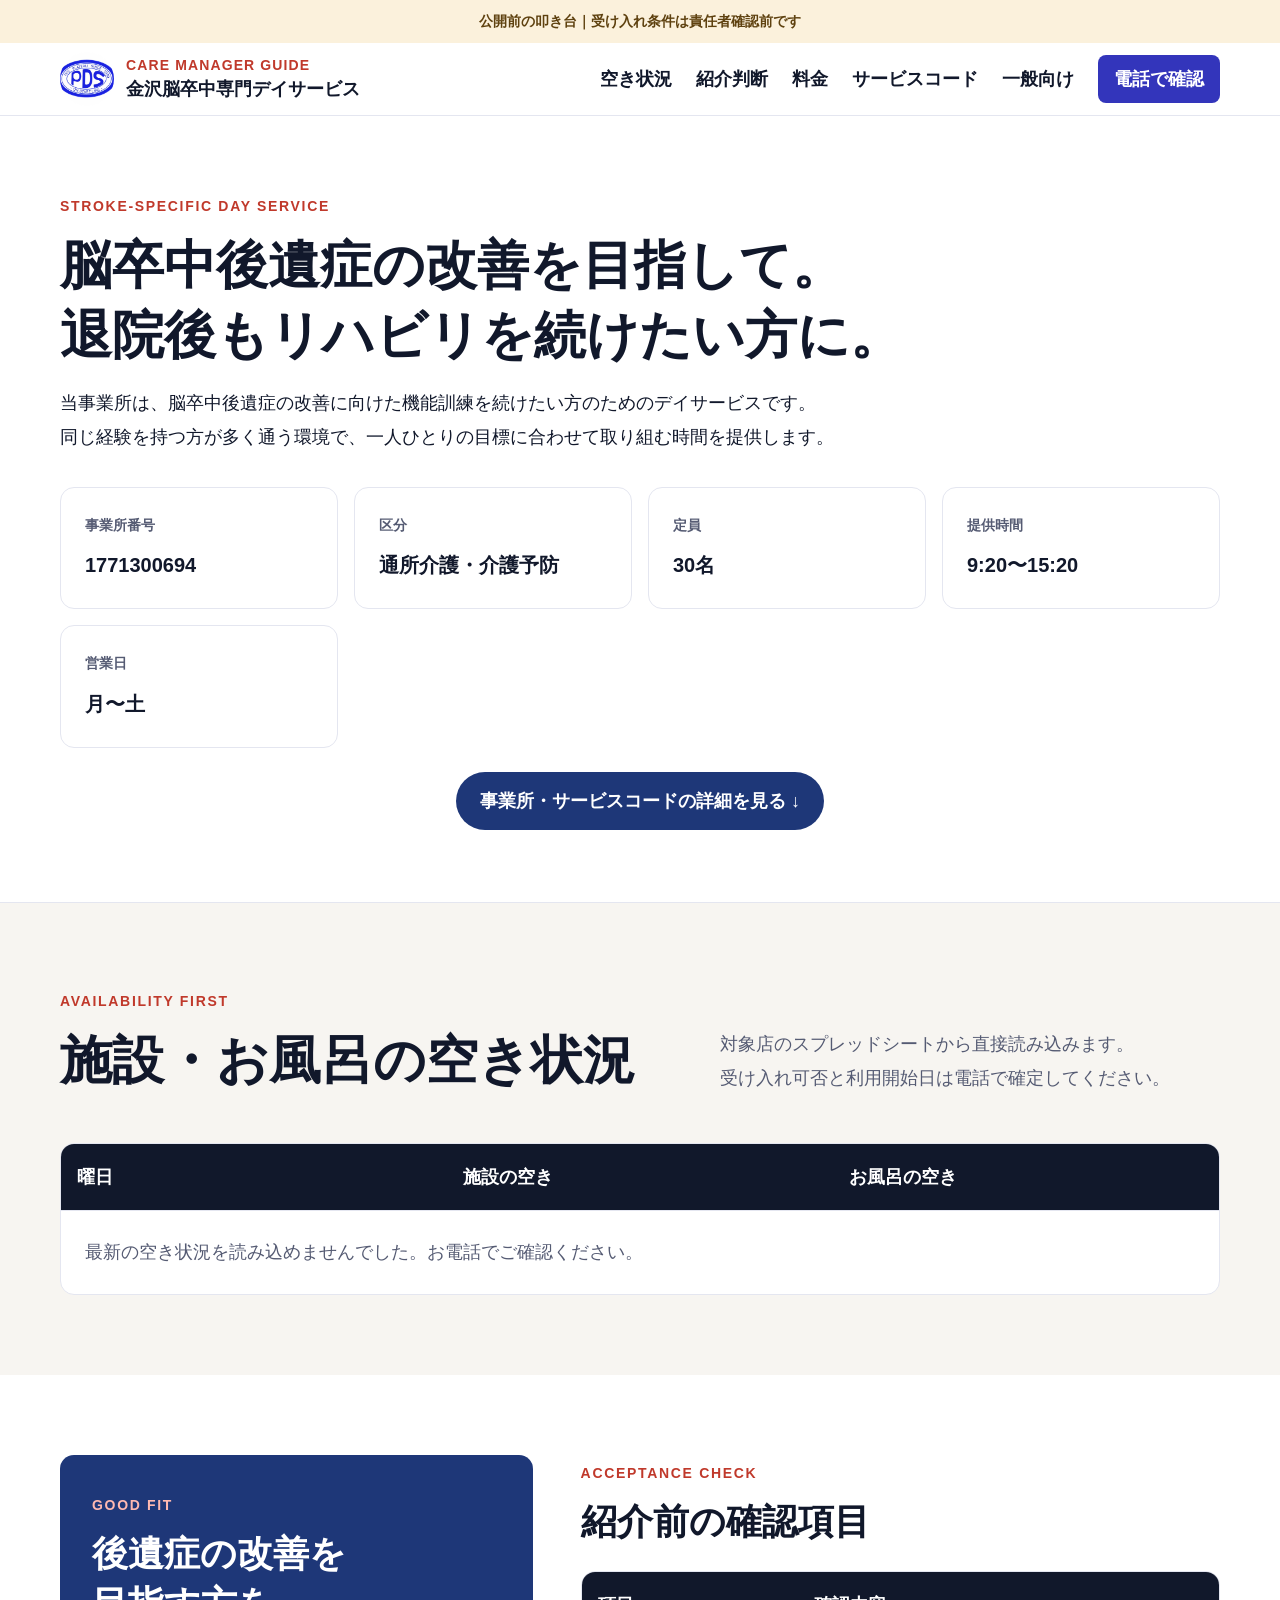
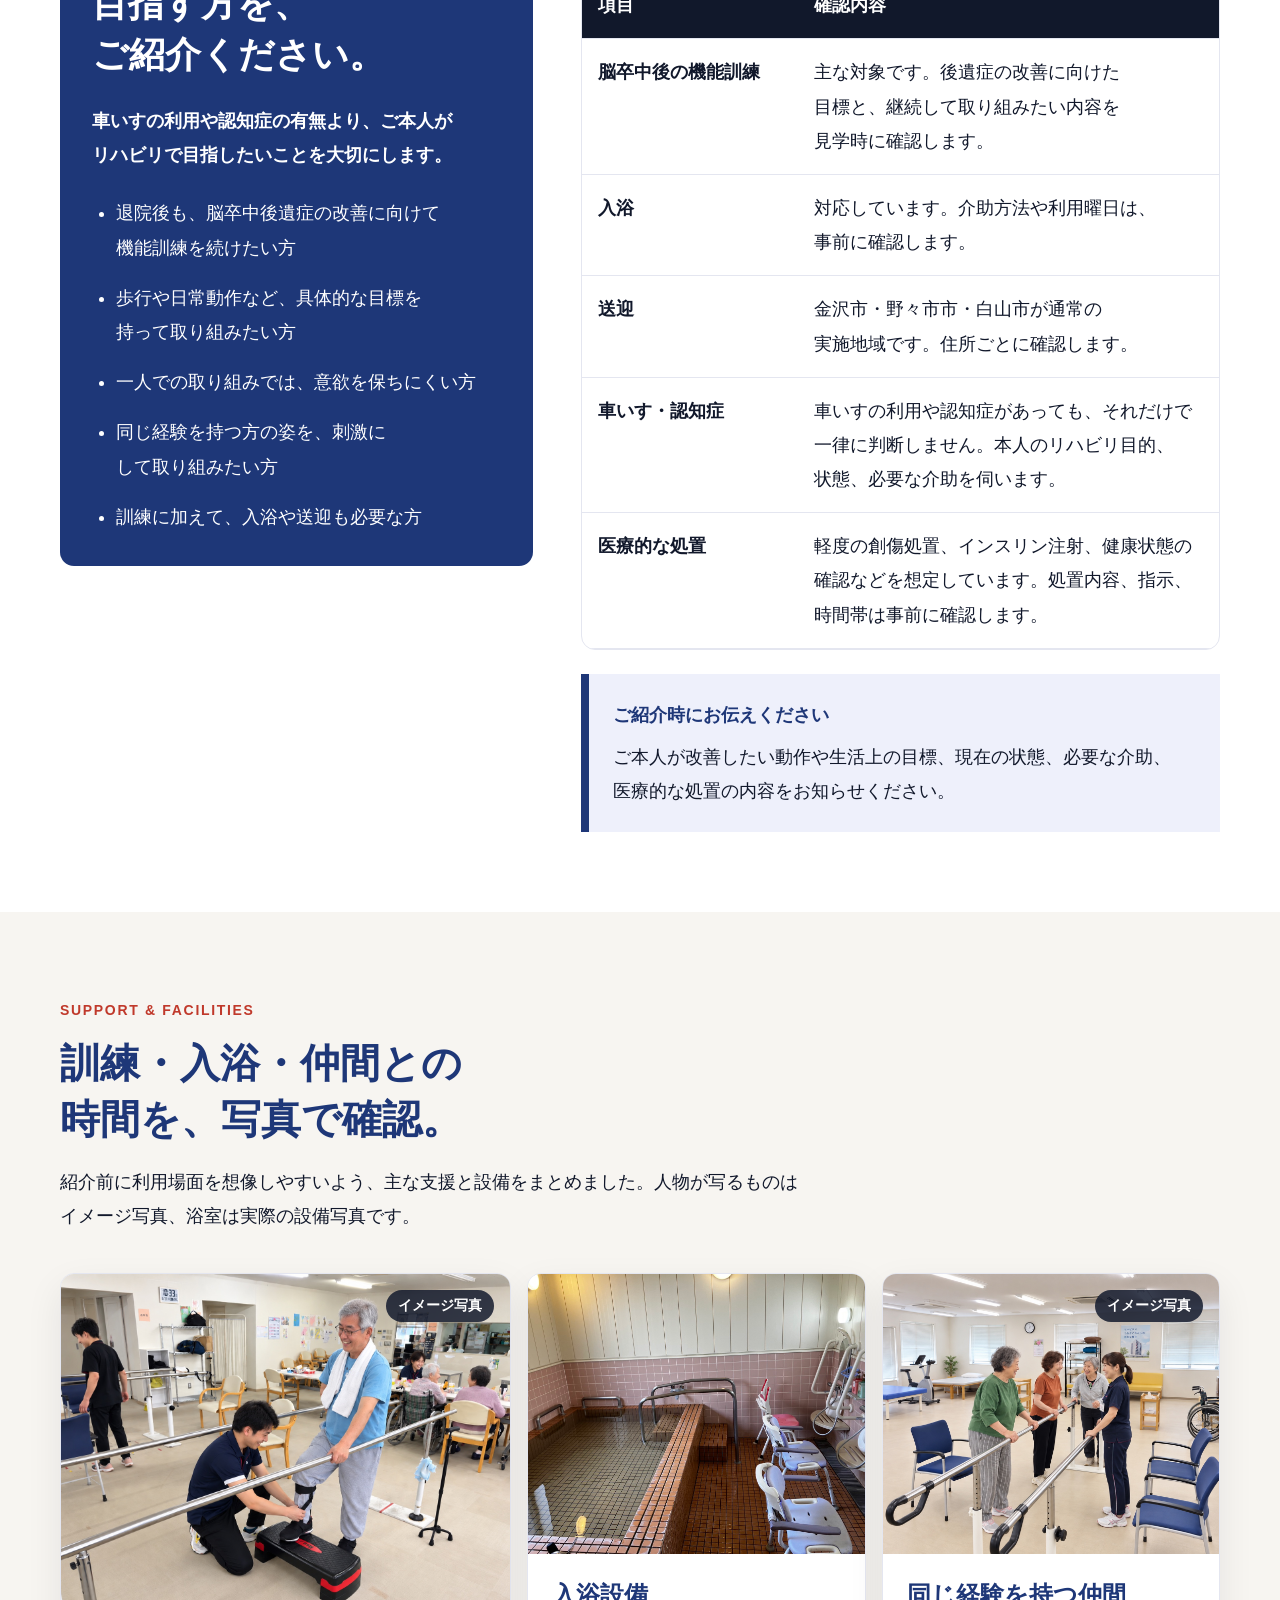
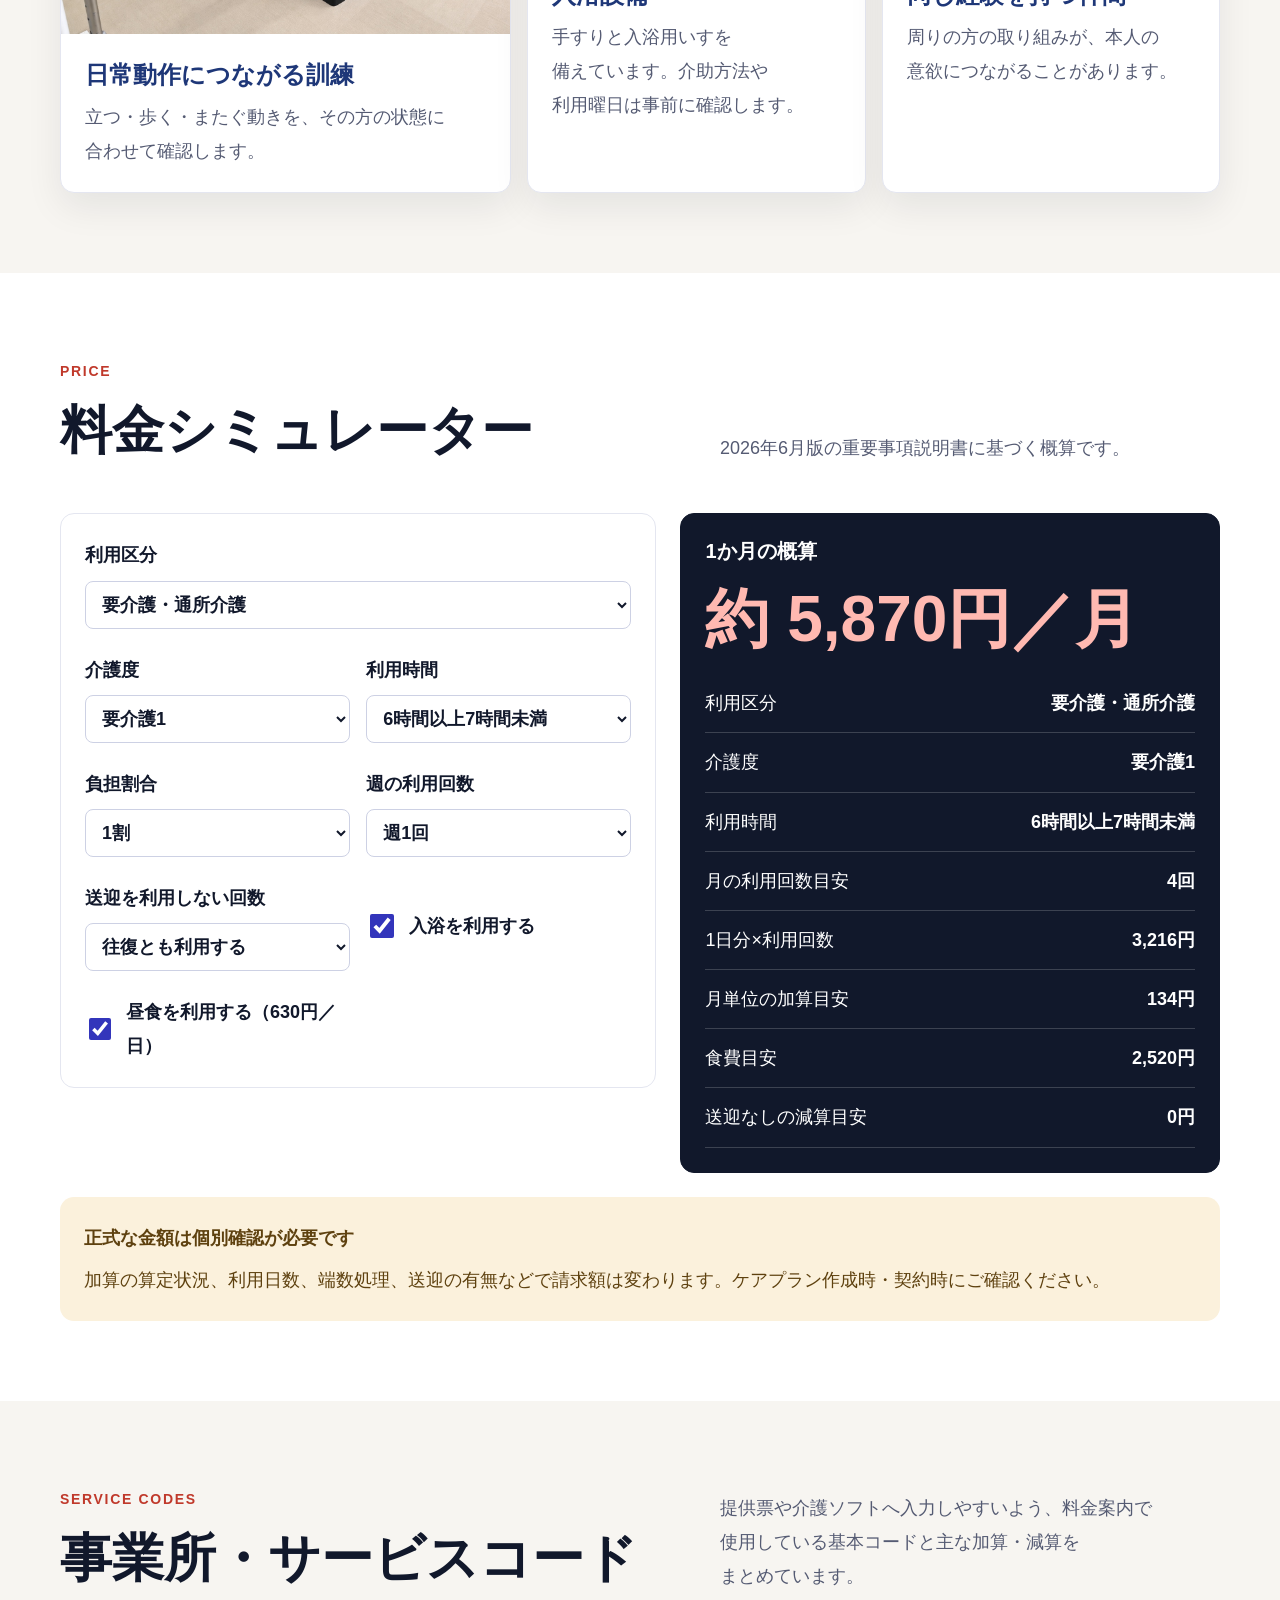
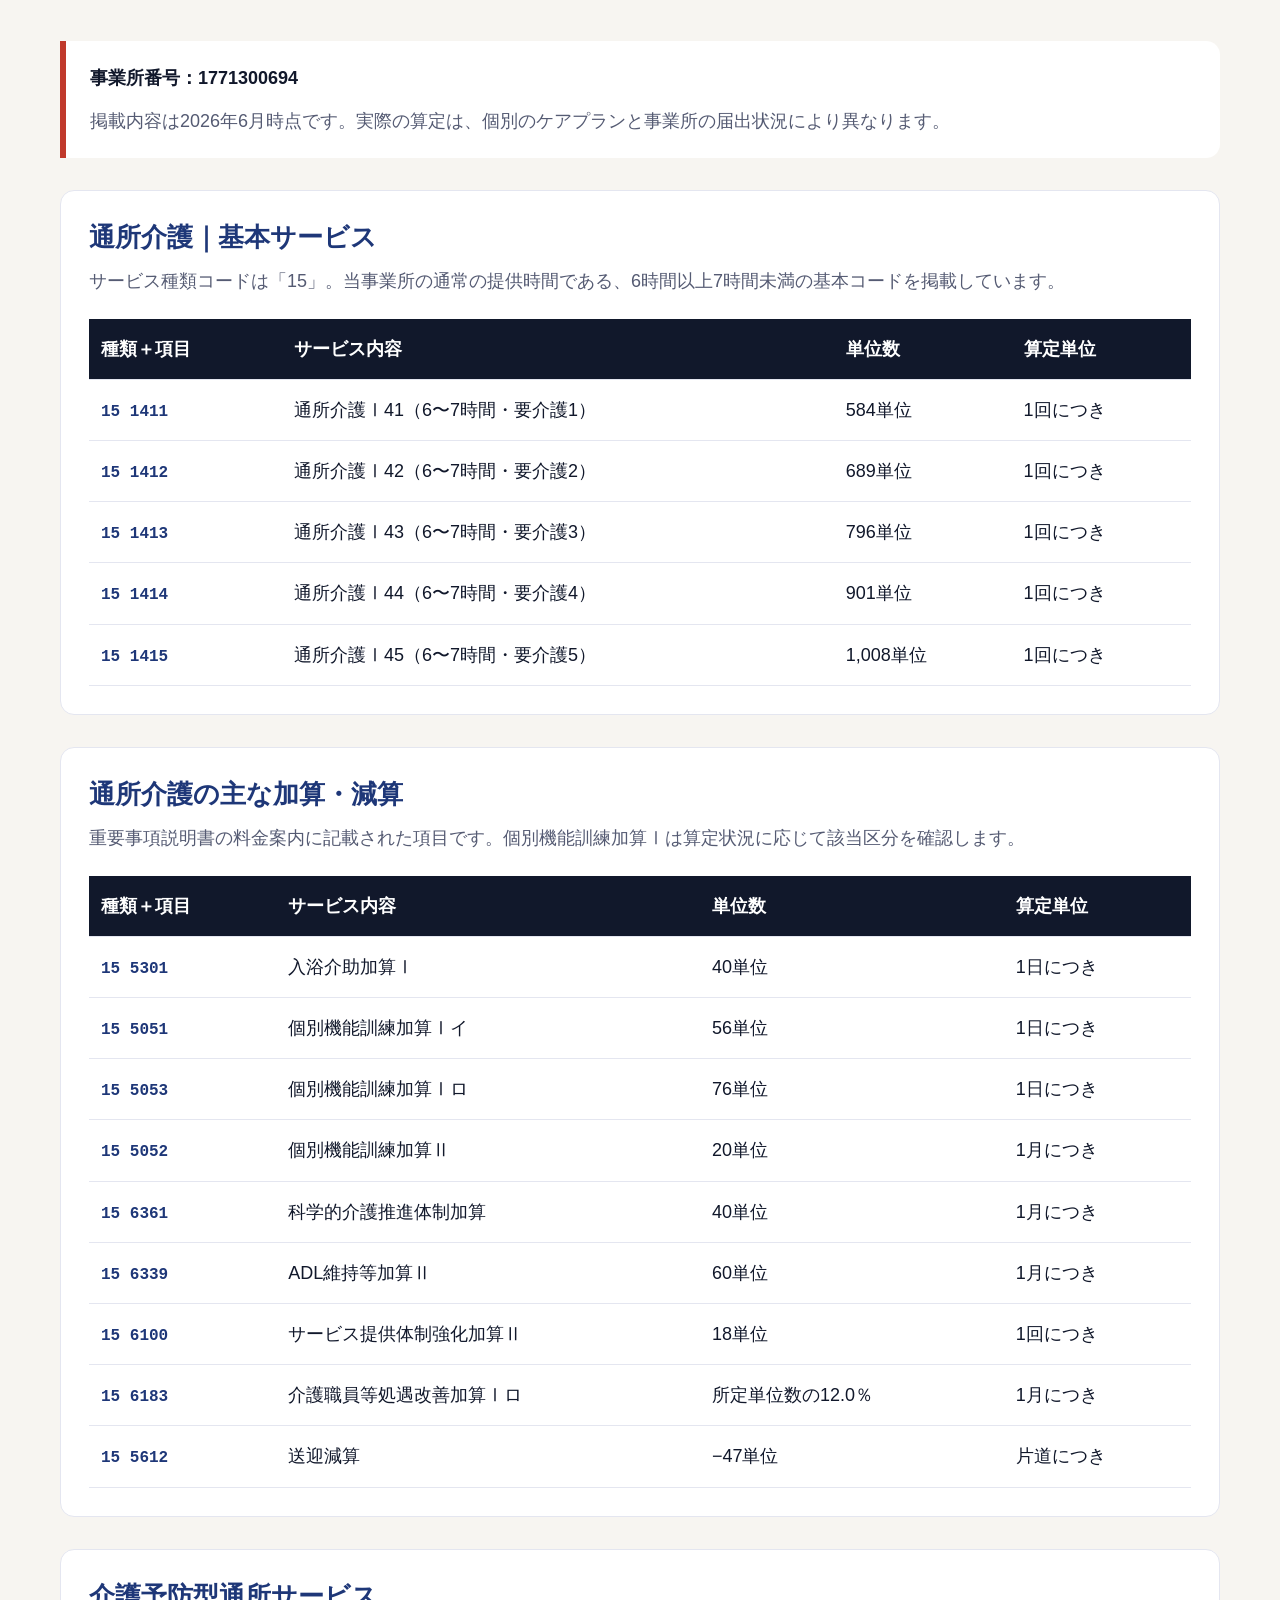
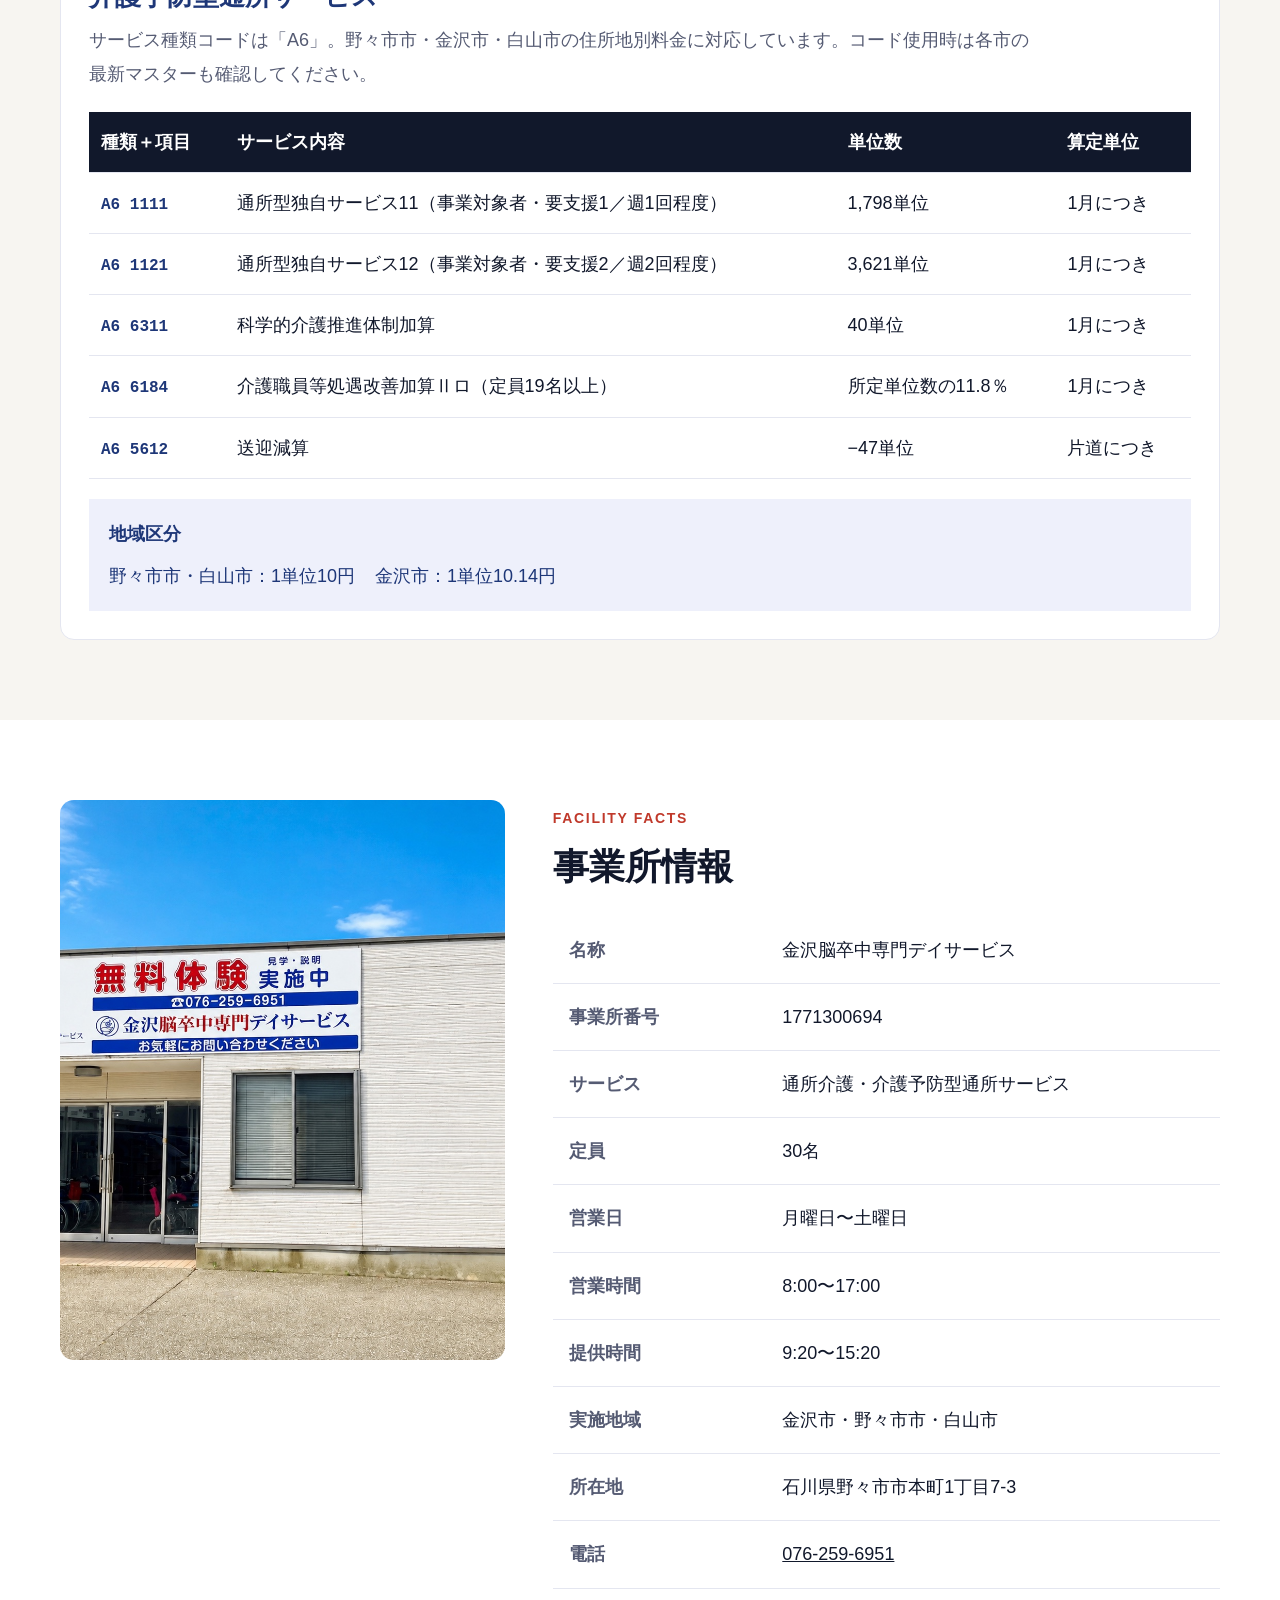
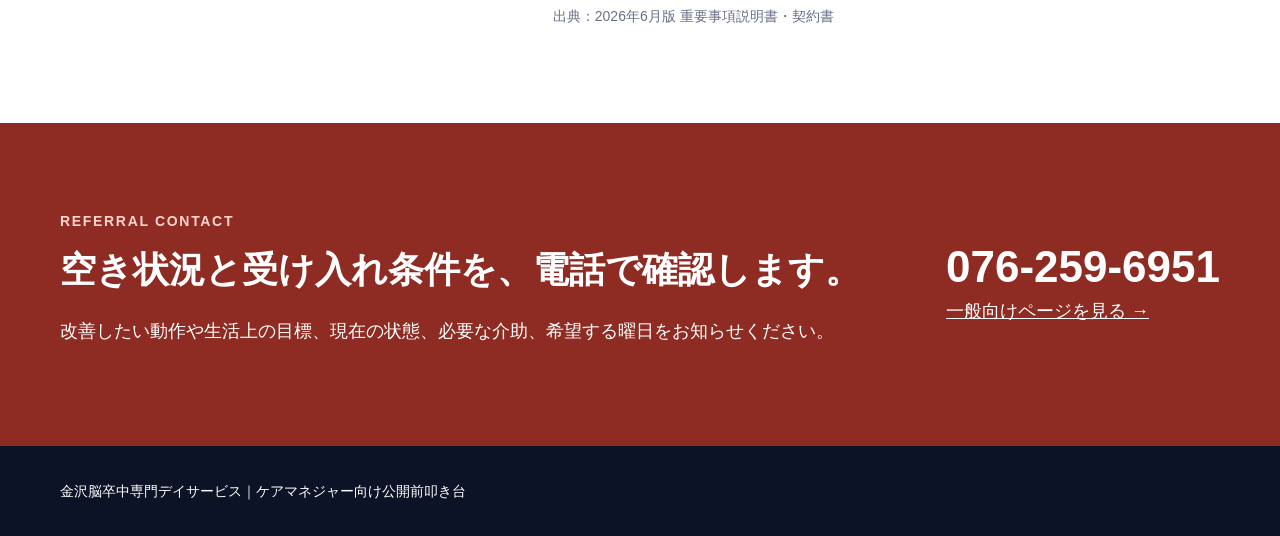
==== commit 89dc7128: "[Pro] update: 管理者向け最終確認版を整備 直近の文言修正を反映し、一般・ケアマネ・パンフレットを同じ確認用サイトで見られるようにするため。  Co-Authored-By: OpenAI" ====
--- a/kanazawa-nosotchu-caremanager.html
+++ b/kanazawa-nosotchu-caremanager.html
@@ -3,13 +3,14 @@
 <head>
   <meta charset="utf-8">
   <meta name="viewport" content="width=device-width,initial-scale=1">
-  <meta name="robots" content="index,follow">
+  <meta name="robots" content="noindex,nofollow">
   <meta name="description" content="金沢脳卒中専門デイサービスのケアマネジャー向け情報。空き状況、紹介判断、料金、事業所情報を掲載しています。">
   <title>ケアマネジャー向け｜金沢脳卒中専門デイサービス</title>
   <link rel="stylesheet" href="assets/kanazawa-nosotchu.css">
 </head>
 <body>
   <a class="skip" href="#main">本文へ移動</a>
+  <div class="draft-banner">公開前の叩き台｜受け入れ条件は責任者確認前です</div>
   <nav class="site-nav" aria-label="ページ内メニュー"><div class="inner nav-row"><a class="brand" href="#top"><span class="brand-mark"><img src="assets/pds-logo.jpg" alt="PDSプラトー"></span><span><small>CARE MANAGER GUIDE</small>金沢脳卒中専門デイサービス</span></a><div class="nav-links"><a href="#availability">空き状況</a><a href="#referral">紹介判断</a><a href="#price">料金</a><a href="#service-codes">サービスコード</a><a href="kanazawa-nosotchu.html">一般向け</a><a class="nav-cta" href="tel:0762596951">電話で確認</a></div></div></nav>
 
   <main id="main">
@@ -21,7 +22,7 @@
 
     <section class="paper"><div class="inner"><div class="care-evidence-head"><span class="eyebrow">SUPPORT &amp; FACILITIES</span><h2>訓練・入浴・仲間との時間を、写真で確認。</h2><p>紹介前に利用場面を想像しやすいよう、主な支援と設備をまとめました。人物が写るものはイメージ写真、浴室は実際の設備写真です。</p></div><div class="care-evidence-grid"><article class="care-evidence-card"><div class="care-evidence-photo"><img src="assets/kanazawa-nosotchu/rehab-step-image.jpg" alt="平行棒を使い、職員と段差練習に取り組むイメージ"><span class="photo-label">イメージ写真</span></div><div class="care-evidence-copy"><strong>日常動作につながる訓練</strong><p>立つ・歩く・またぐ動きを、その方の状態に合わせて確認します。</p></div></article><article class="care-evidence-card"><div class="care-evidence-photo"><img src="assets/kanazawa-nosotchu/bathroom.jpg" alt="手すりと入浴用いすを備えた実際の浴室"></div><div class="care-evidence-copy"><strong>入浴設備</strong><p>手すりと入浴用いすを備えています。介助方法や利用曜日は事前に確認します。</p></div></article><article class="care-evidence-card"><div class="care-evidence-photo"><img src="assets/kanazawa-nosotchu/community-image.jpg" alt="明るい訓練室で仲間と職員が平行棒を囲むイメージ"><span class="photo-label">イメージ写真</span></div><div class="care-evidence-copy"><strong>同じ経験を持つ仲間</strong><p>周りの方の取り組みが、本人の意欲につながることがあります。</p></div></article></div></div></section>
 
-    <section id="price"><div class="inner"><div class="section-head"><div><span class="eyebrow">PRICE</span><h2>料金シミュレーター</h2></div><p>2026年6月版の重要事項説明書に基づく概算です。通所4時間区分と、住所地別の予防料金に対応しています。</p></div><div class="simulator"><div class="sim-panel"><div class="form-grid">
+    <section id="price"><div class="inner"><div class="section-head"><div><span class="eyebrow">PRICE</span><h2>料金シミュレーター</h2></div><p>2026年6月版の重要事項説明書に基づく概算です。</p></div><div class="simulator"><div class="sim-panel"><div class="form-grid">
       <label class="field field-wide">利用区分<select id="serviceType"><option value="daycare">要介護・通所介護</option><option value="nonoichi1">予防・野々市市（週1回）</option><option value="nonoichi2">予防・野々市市（週2回）</option><option value="kanazawa1">予防・金沢市（週1回）</option><option value="kanazawa2">予防・金沢市（週2回）</option><option value="hakusan1">予防・白山市（週1回）</option><option value="hakusan2">予防・白山市（週2回）</option></select></label>
       <label id="careLevelField" class="field">介護度<select id="careLevel"><option value="0">要介護1</option><option value="1">要介護2</option><option value="2">要介護3</option><option value="3">要介護4</option><option value="4">要介護5</option></select></label>
       <label id="timeSlotField" class="field">利用時間<select id="timeSlot"><option value="standard6">6時間以上7時間未満</option><option value="short5">5時間以上6時間未満</option><option value="short4">4時間以上5時間未満</option><option value="short3">3時間以上4時間未満</option></select></label>
@@ -49,7 +50,7 @@
     <section><div class="inner facts-grid"><div class="facts-photo"><img src="assets/kanazawa-nosotchu/exterior.jpg" alt="金沢脳卒中専門デイサービスの外観"></div><div><span class="eyebrow">FACILITY FACTS</span><h2 style="font:900 36px/1.4 var(--pds-font-ui);margin:8px 0 24px">事業所情報</h2><table class="fact-table"><tbody><tr><th>名称</th><td>金沢脳卒中専門デイサービス</td></tr><tr><th>事業所番号</th><td>1771300694</td></tr><tr><th>サービス</th><td>通所介護・介護予防型通所サービス</td></tr><tr><th>定員</th><td>30名</td></tr><tr><th>営業日</th><td>月曜日〜土曜日</td></tr><tr><th>営業時間</th><td>8:00〜17:00</td></tr><tr><th>提供時間</th><td>9:20〜15:20</td></tr><tr><th>実施地域</th><td>金沢市・野々市市・白山市</td></tr><tr><th>所在地</th><td>石川県野々市市本町1丁目7-3</td></tr><tr><th>電話</th><td><a href="tel:0762596951">076-259-6951</a></td></tr></tbody></table><p class="source-note">出典：2026年6月版 重要事項説明書・契約書</p></div></div></section>
     <section class="contact-band"><div class="inner contact-row"><div><span class="eyebrow">REFERRAL CONTACT</span><h2>空き状況と受け入れ条件を、電話で確認します。</h2><p>改善したい動作や生活上の目標、現在の状態、必要な介助、希望する曜日をお知らせください。</p></div><div><a class="phone" href="tel:0762596951">076-259-6951</a><br><a href="kanazawa-nosotchu.html">一般向けページを見る →</a></div></div></section>
   </main>
-  <footer><div class="inner">金沢脳卒中専門デイサービス｜ケアマネジャー向け｜PDS PLATEAU</div></footer>
+  <footer><div class="inner">金沢脳卒中専門デイサービス｜ケアマネジャー向け公開前叩き台</div></footer>
   <script src="assets/facility-tools.js"></script><script src="assets/kanazawa-nosotchu-config.js"></script><script>PDSFacilityTools.init(PDSKanazawaNosotchuConfig);</script>
 </body>
 </html>
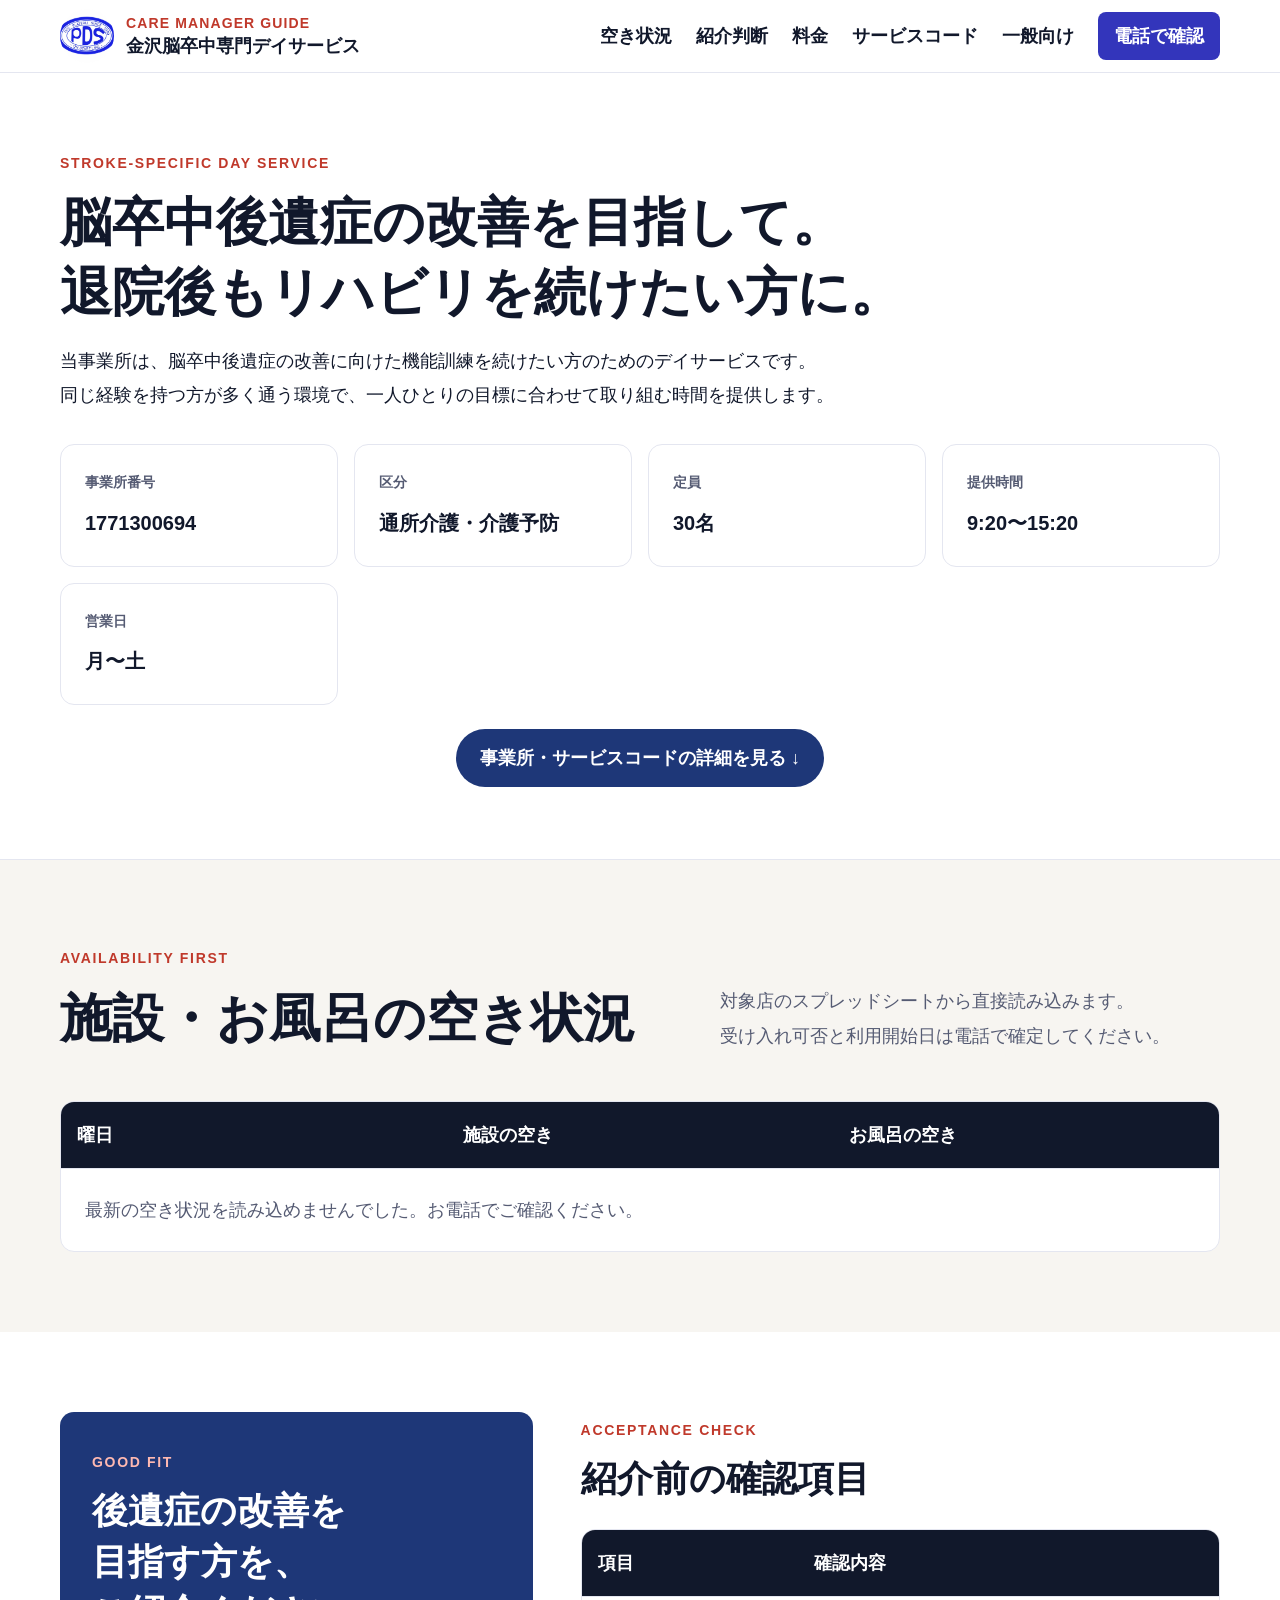
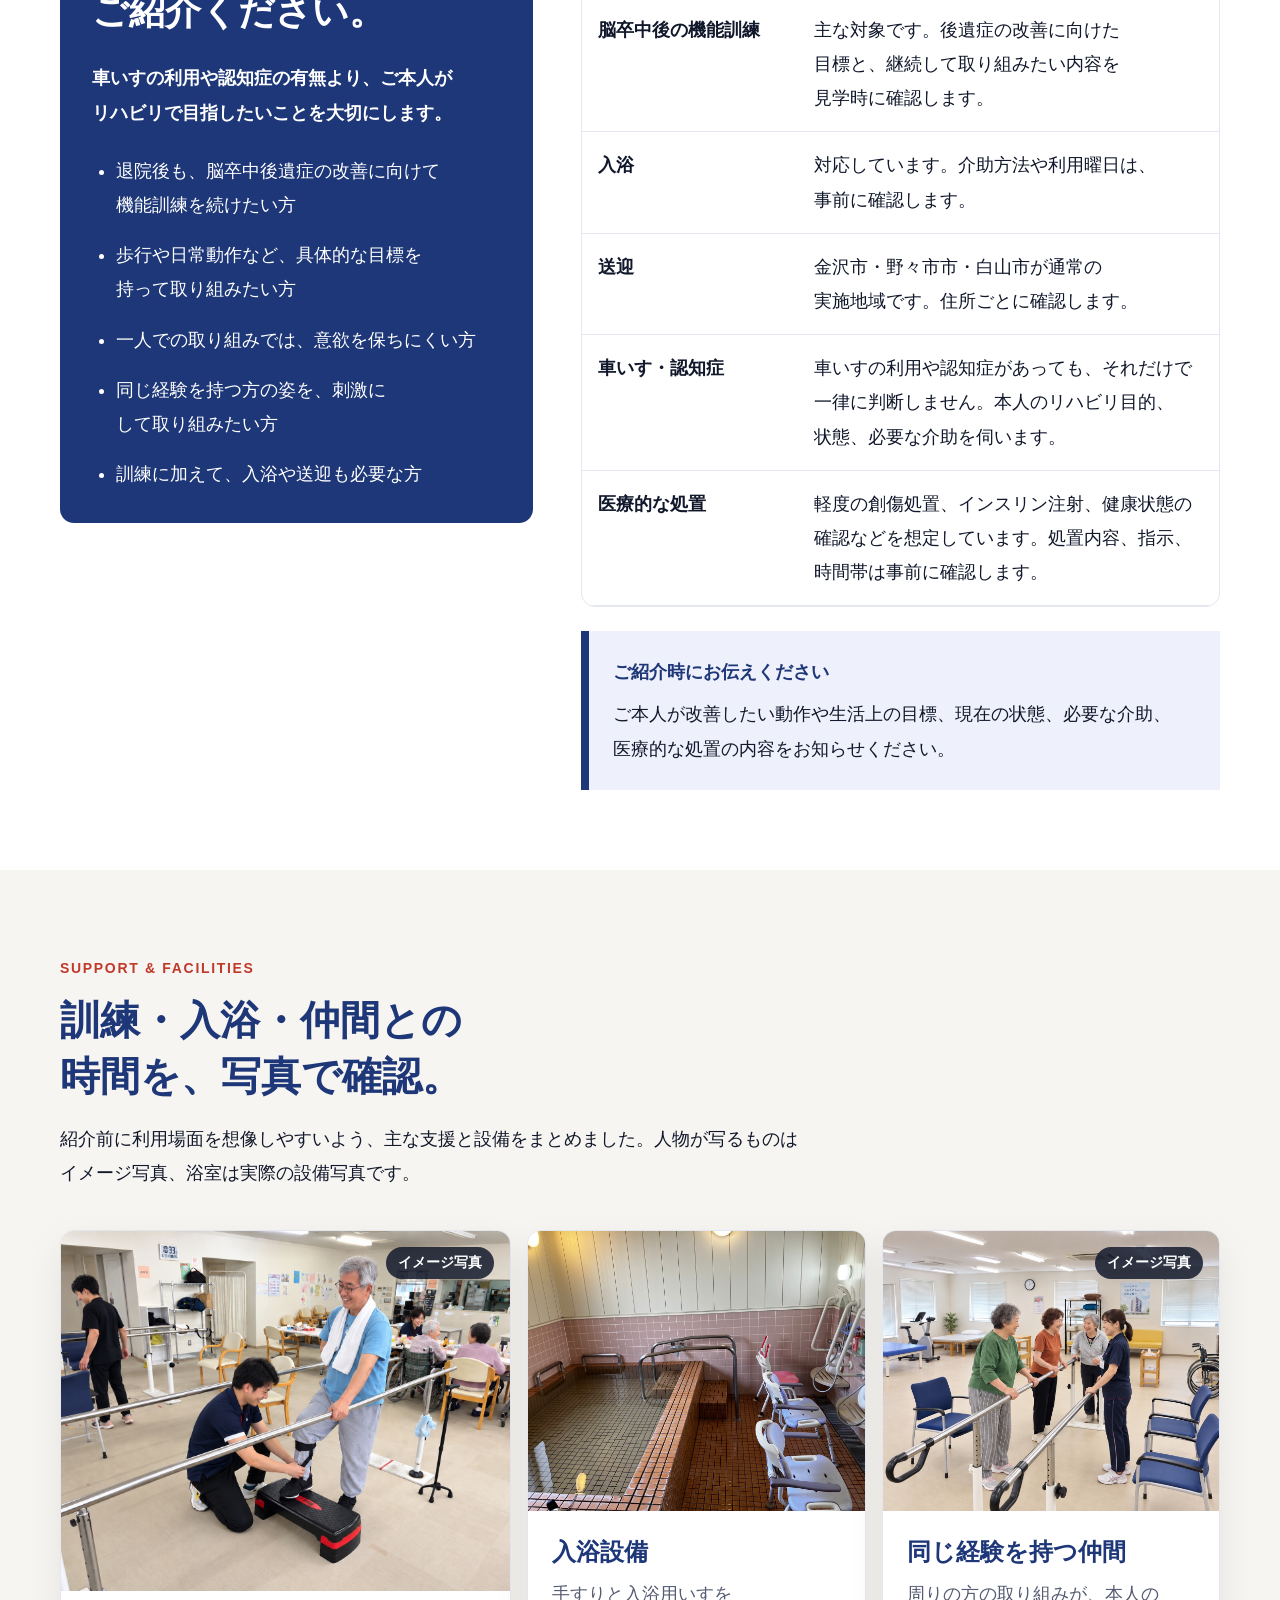
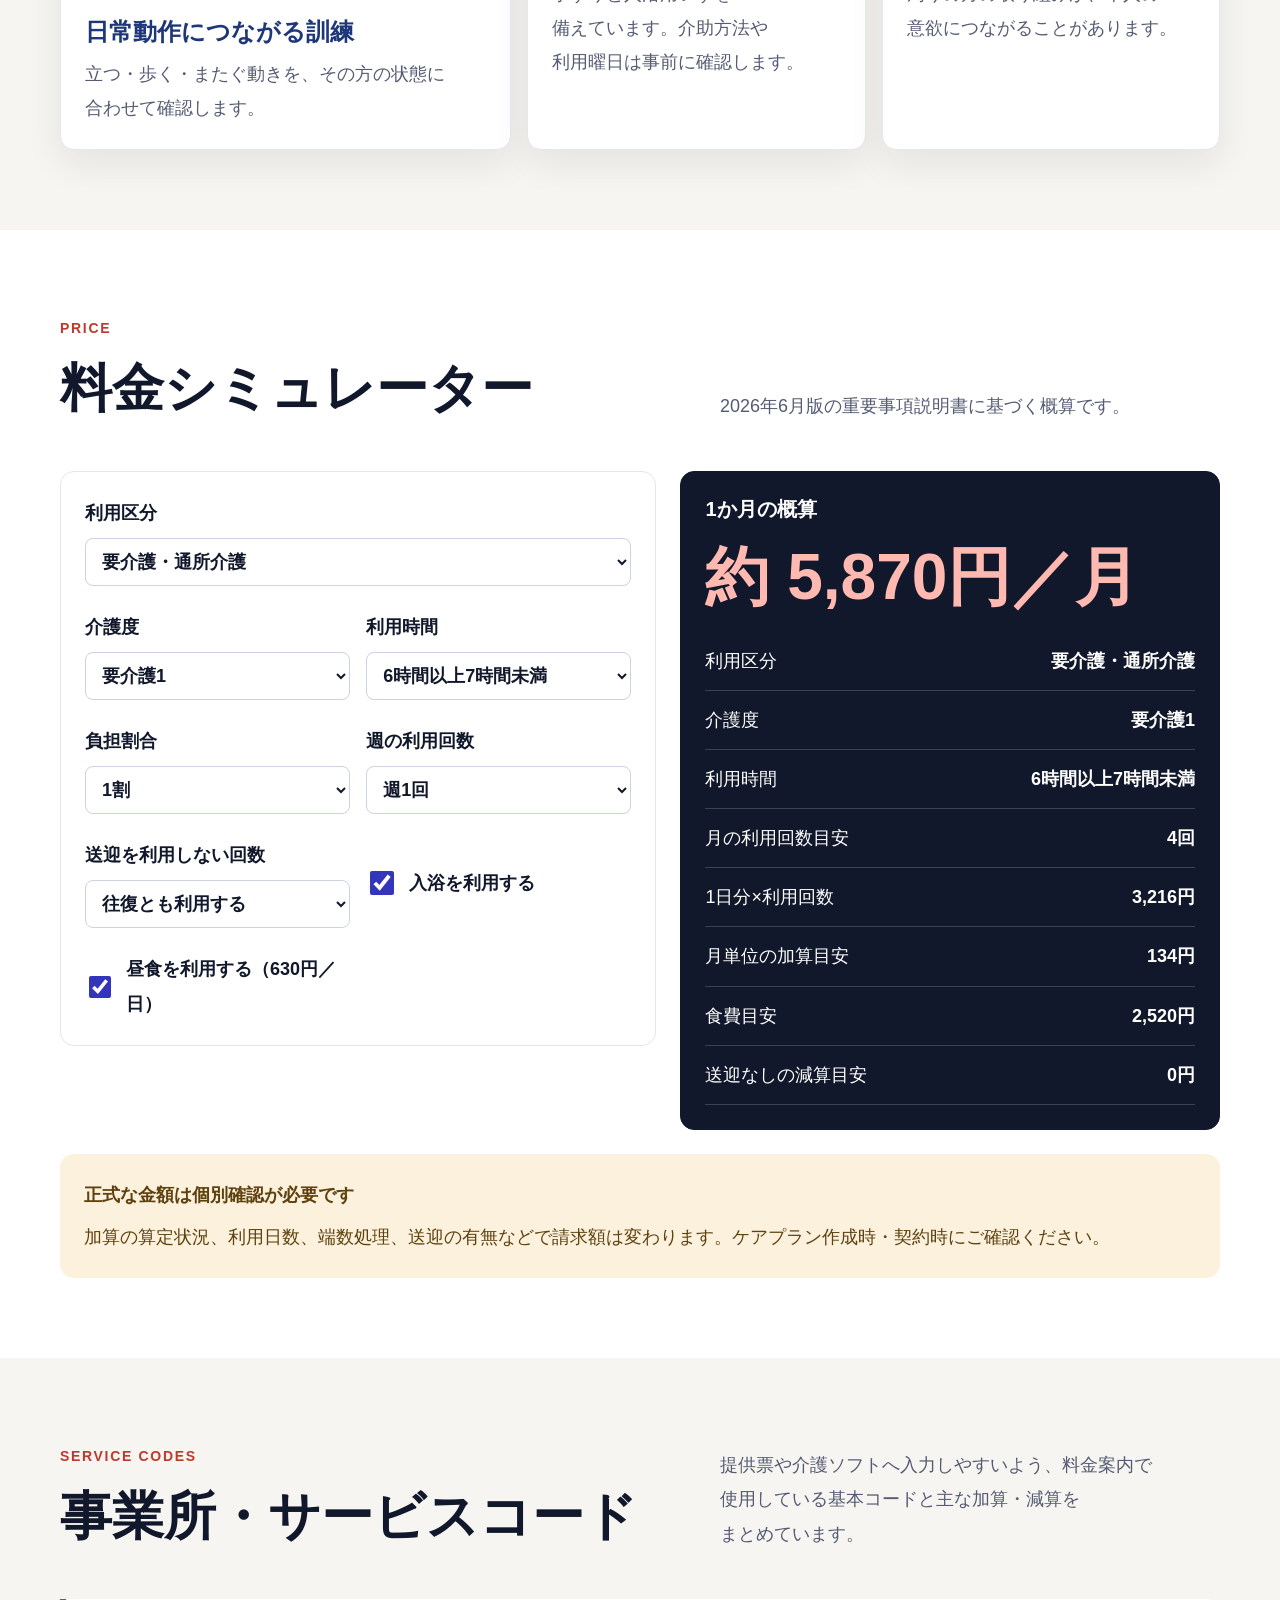
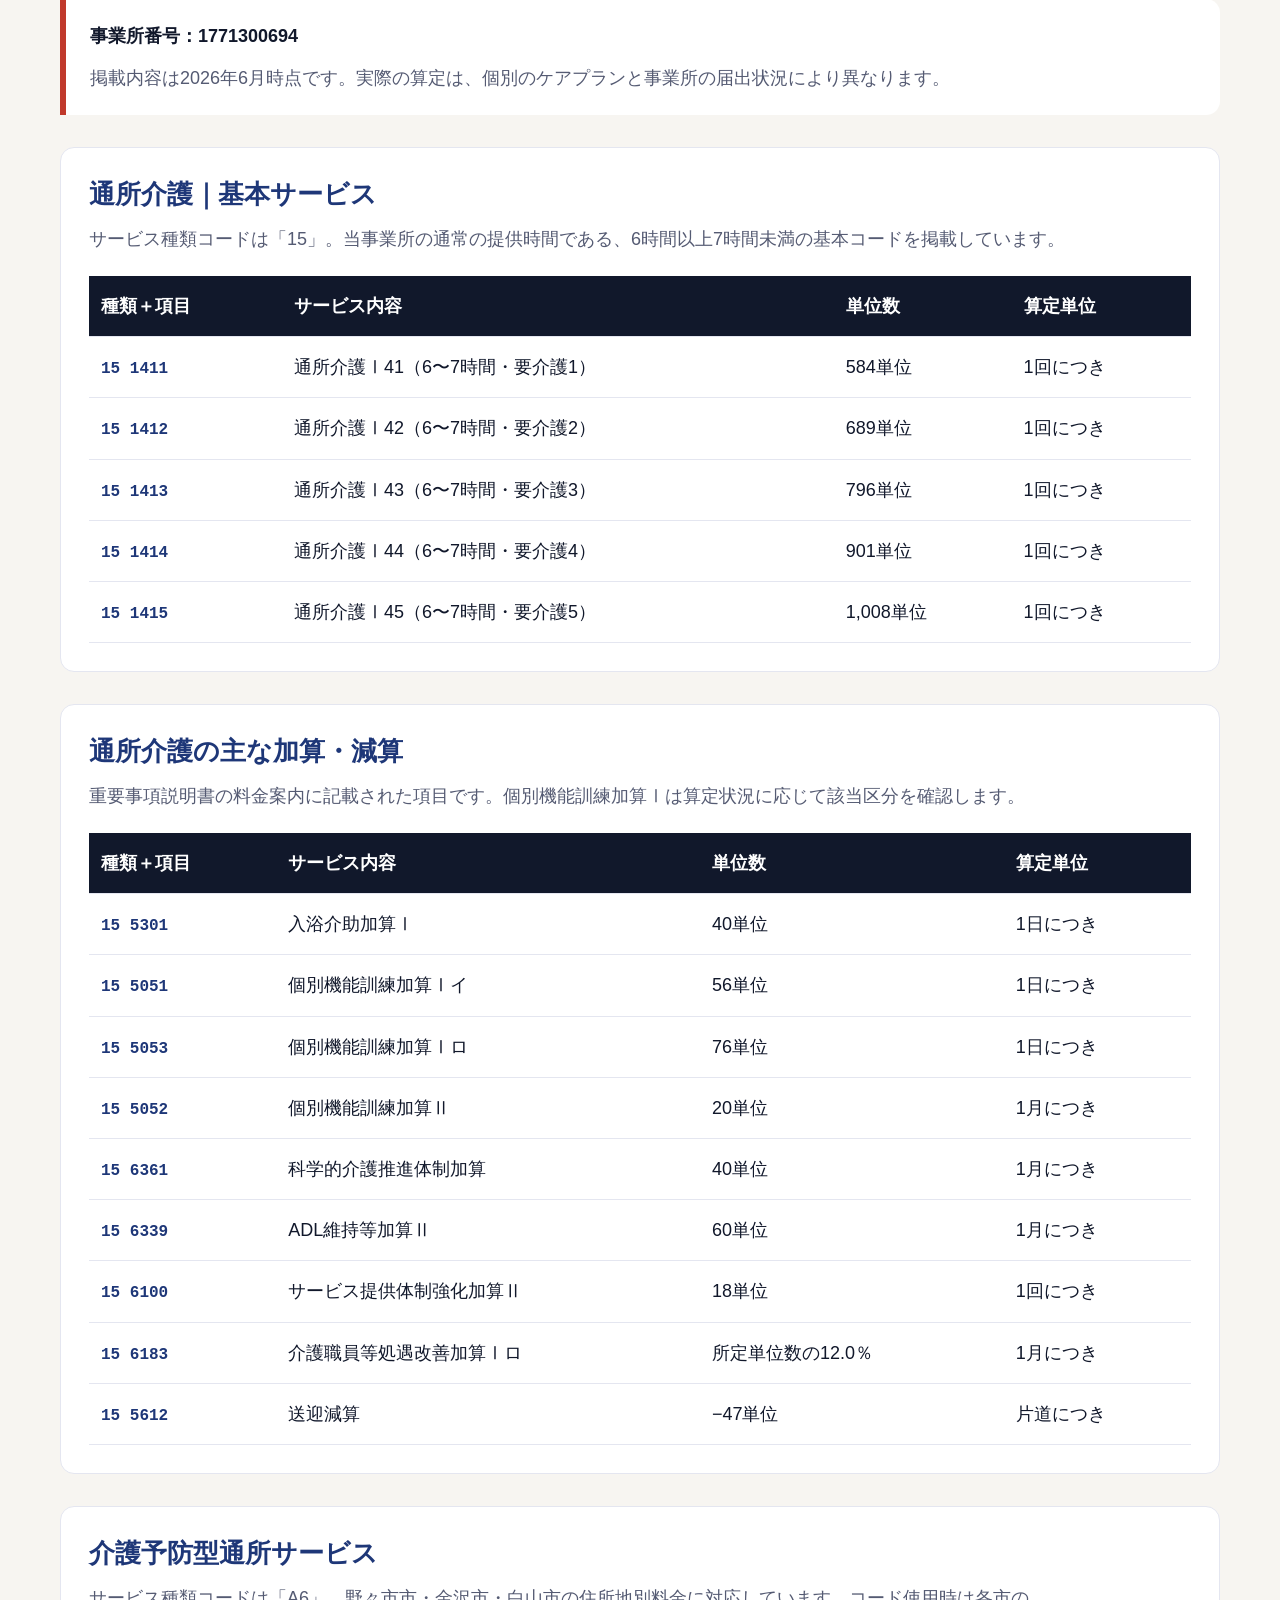
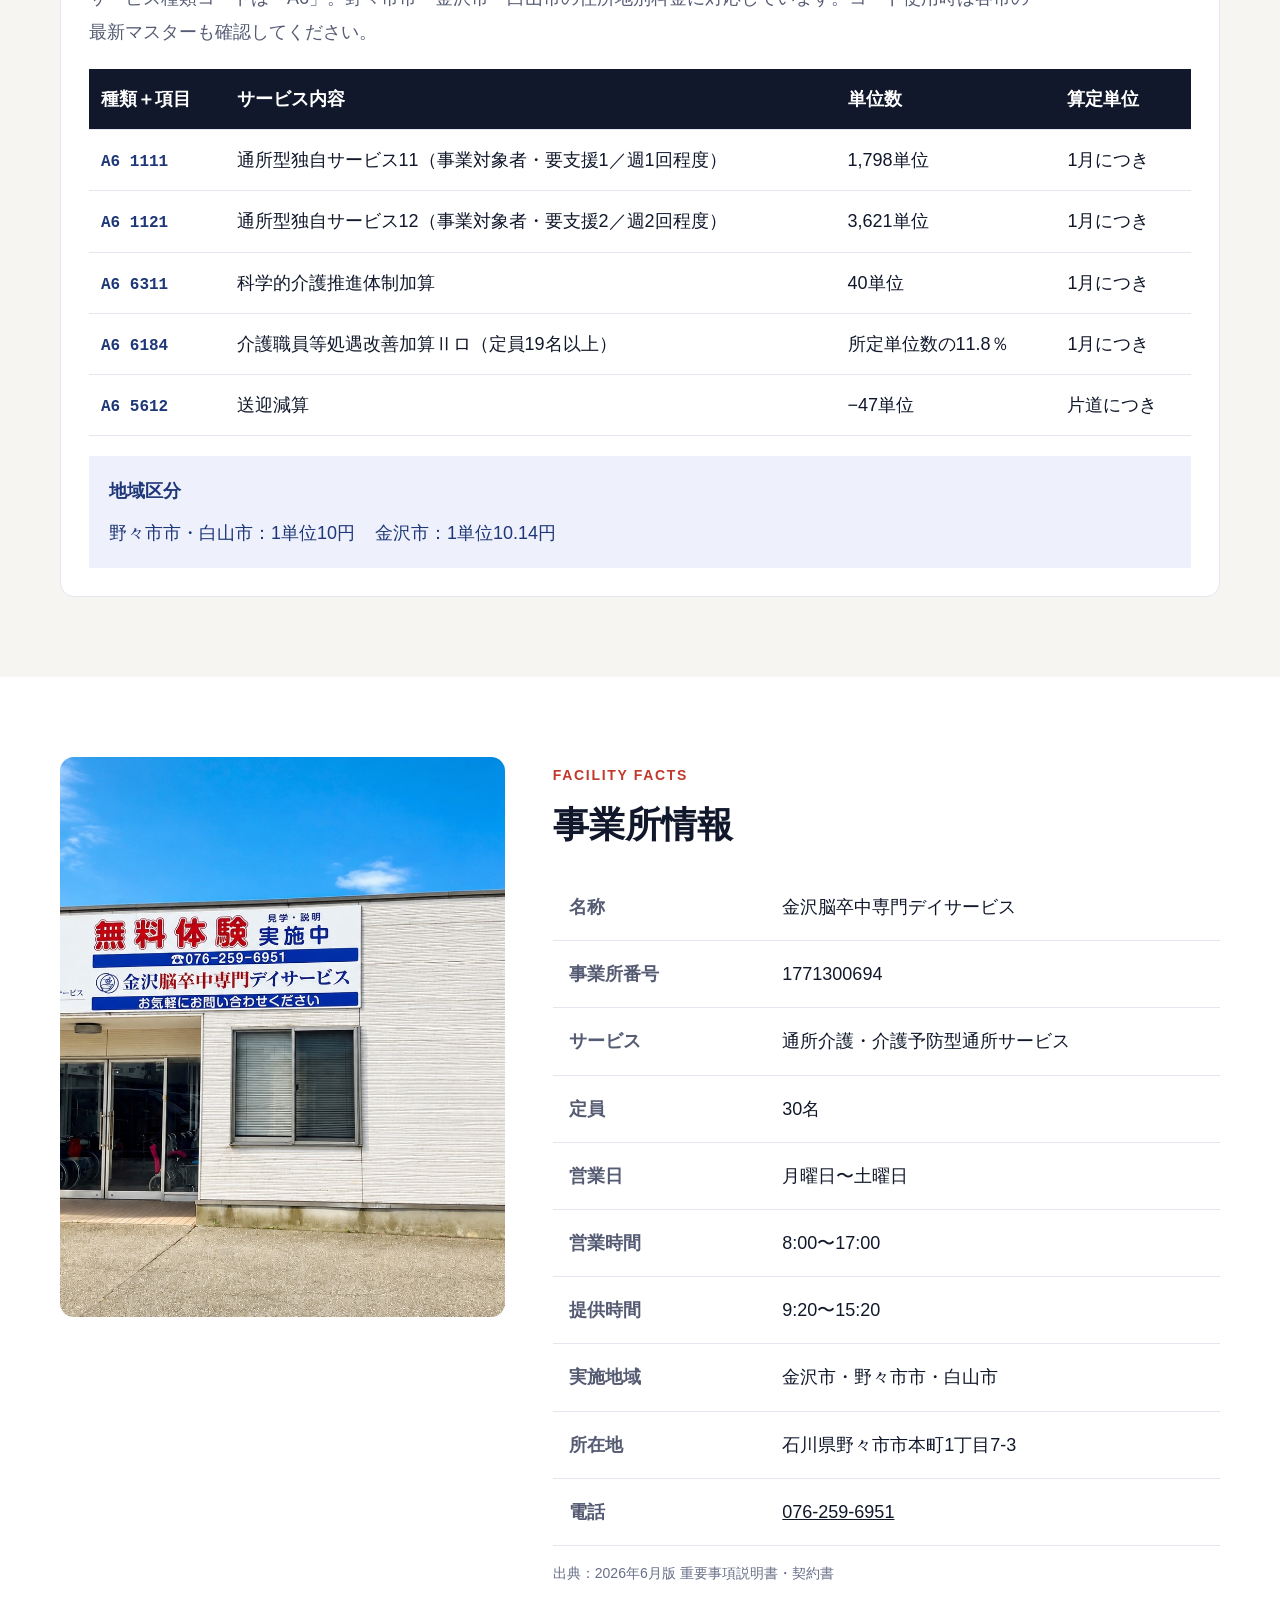
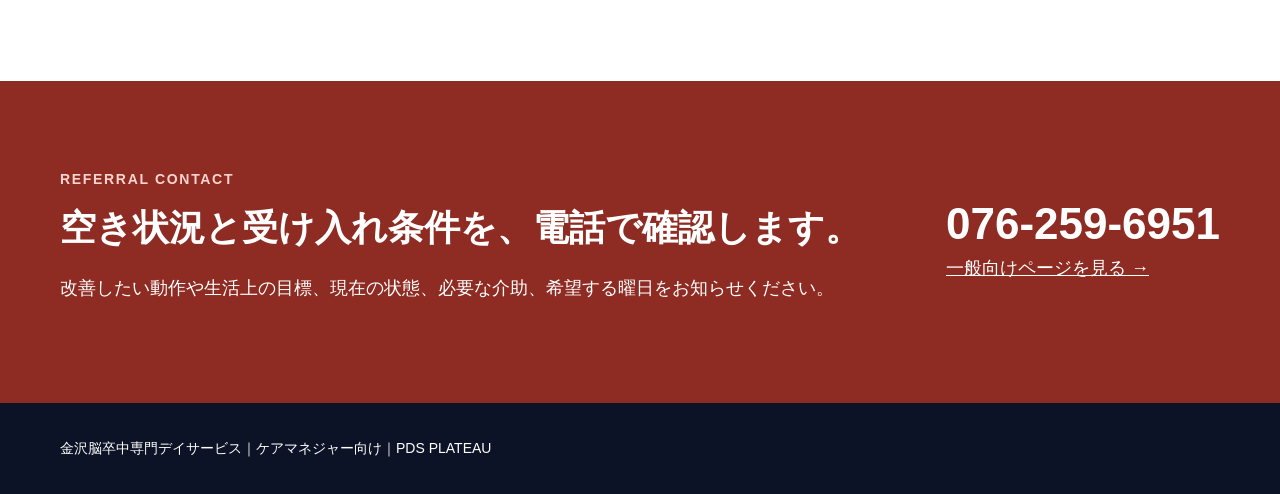
==== commit fc82f7b4: "[Pro] update: 金沢脳卒中LPを正式公開へ切替 管理者確認が完了したため、確認表示と検索除外を外して会社HPから案内できる状態にする。  Co-Authored-By: OpenAI Co" ====
--- a/kanazawa-nosotchu-caremanager.html
+++ b/kanazawa-nosotchu-caremanager.html
@@ -3,14 +3,13 @@
 <head>
   <meta charset="utf-8">
   <meta name="viewport" content="width=device-width,initial-scale=1">
-  <meta name="robots" content="noindex,nofollow">
+  <meta name="robots" content="index,follow">
   <meta name="description" content="金沢脳卒中専門デイサービスのケアマネジャー向け情報。空き状況、紹介判断、料金、事業所情報を掲載しています。">
   <title>ケアマネジャー向け｜金沢脳卒中専門デイサービス</title>
   <link rel="stylesheet" href="assets/kanazawa-nosotchu.css">
 </head>
 <body>
   <a class="skip" href="#main">本文へ移動</a>
-  <div class="draft-banner">公開前の叩き台｜受け入れ条件は責任者確認前です</div>
   <nav class="site-nav" aria-label="ページ内メニュー"><div class="inner nav-row"><a class="brand" href="#top"><span class="brand-mark"><img src="assets/pds-logo.jpg" alt="PDSプラトー"></span><span><small>CARE MANAGER GUIDE</small>金沢脳卒中専門デイサービス</span></a><div class="nav-links"><a href="#availability">空き状況</a><a href="#referral">紹介判断</a><a href="#price">料金</a><a href="#service-codes">サービスコード</a><a href="kanazawa-nosotchu.html">一般向け</a><a class="nav-cta" href="tel:0762596951">電話で確認</a></div></div></nav>
 
   <main id="main">
@@ -50,7 +49,7 @@
     <section><div class="inner facts-grid"><div class="facts-photo"><img src="assets/kanazawa-nosotchu/exterior.jpg" alt="金沢脳卒中専門デイサービスの外観"></div><div><span class="eyebrow">FACILITY FACTS</span><h2 style="font:900 36px/1.4 var(--pds-font-ui);margin:8px 0 24px">事業所情報</h2><table class="fact-table"><tbody><tr><th>名称</th><td>金沢脳卒中専門デイサービス</td></tr><tr><th>事業所番号</th><td>1771300694</td></tr><tr><th>サービス</th><td>通所介護・介護予防型通所サービス</td></tr><tr><th>定員</th><td>30名</td></tr><tr><th>営業日</th><td>月曜日〜土曜日</td></tr><tr><th>営業時間</th><td>8:00〜17:00</td></tr><tr><th>提供時間</th><td>9:20〜15:20</td></tr><tr><th>実施地域</th><td>金沢市・野々市市・白山市</td></tr><tr><th>所在地</th><td>石川県野々市市本町1丁目7-3</td></tr><tr><th>電話</th><td><a href="tel:0762596951">076-259-6951</a></td></tr></tbody></table><p class="source-note">出典：2026年6月版 重要事項説明書・契約書</p></div></div></section>
     <section class="contact-band"><div class="inner contact-row"><div><span class="eyebrow">REFERRAL CONTACT</span><h2>空き状況と受け入れ条件を、電話で確認します。</h2><p>改善したい動作や生活上の目標、現在の状態、必要な介助、希望する曜日をお知らせください。</p></div><div><a class="phone" href="tel:0762596951">076-259-6951</a><br><a href="kanazawa-nosotchu.html">一般向けページを見る →</a></div></div></section>
   </main>
-  <footer><div class="inner">金沢脳卒中専門デイサービス｜ケアマネジャー向け公開前叩き台</div></footer>
+  <footer><div class="inner">金沢脳卒中専門デイサービス｜ケアマネジャー向け｜PDS PLATEAU</div></footer>
   <script src="assets/facility-tools.js"></script><script src="assets/kanazawa-nosotchu-config.js"></script><script>PDSFacilityTools.init(PDSKanazawaNosotchuConfig);</script>
 </body>
 </html>
